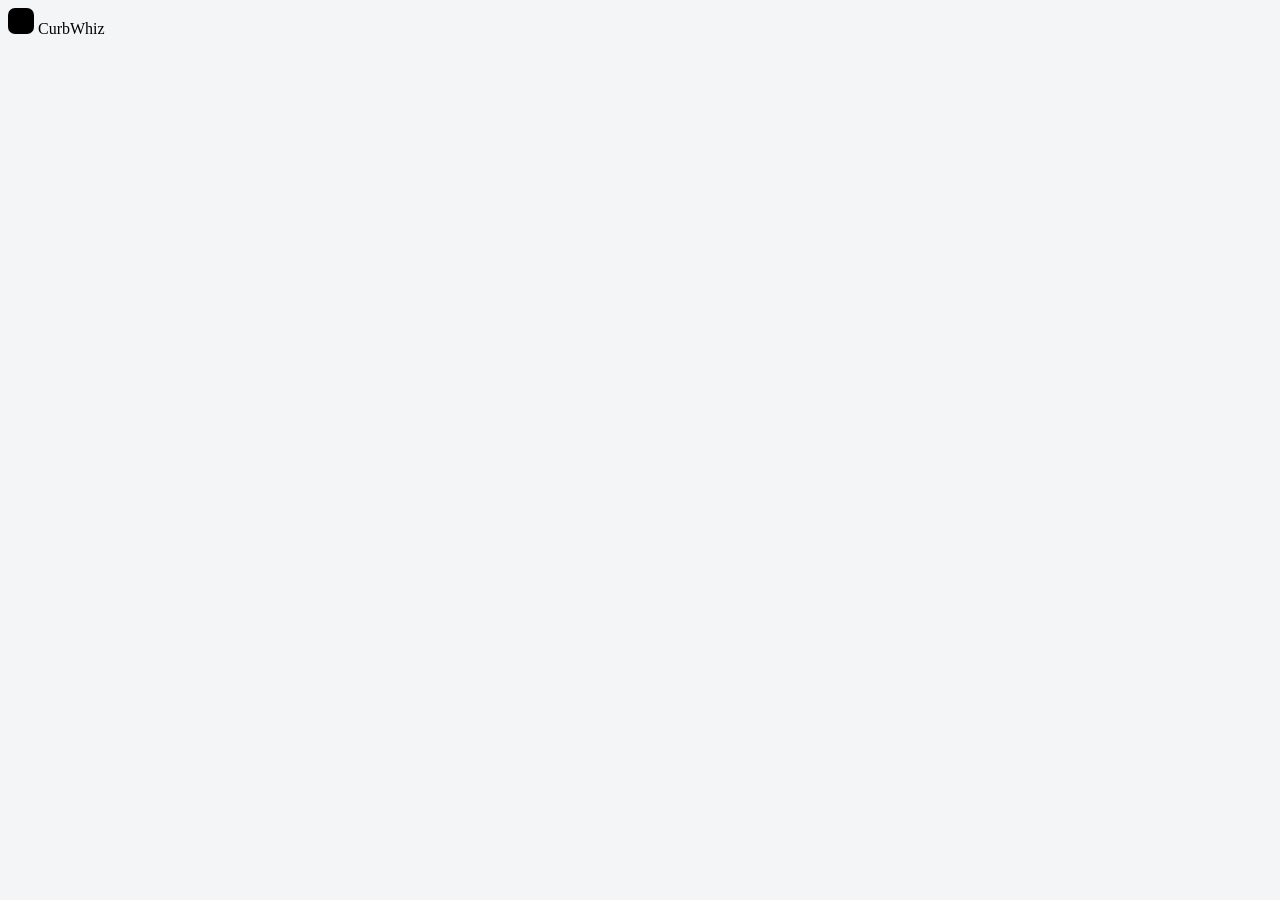
==== index.html @ 71aeb30a "Deploy 36b0de4-dirty" ====
<!doctype html>
<html lang="en">
  <head>
    <meta charset="UTF-8" />
    <meta http-equiv="Content-Security-Policy" content="default-src 'self'; script-src 'self' 'sha256-kk06TYIBTNhWki2IjV5YZO31HpYNnUn8NC1IGqOJ+f0='; style-src 'self' 'unsafe-inline'; img-src 'self' data: blob:; font-src 'self' data:; connect-src 'self' https://vpic.nhtsa.dot.gov https://api.nhtsa.gov https://www.fueleconomy.gov; frame-src 'self' blob:; worker-src 'self'; manifest-src 'self'; object-src 'none'; base-uri 'self'; form-action 'none'" />
    <meta name="robots" content="noindex, nofollow" />
    <meta name="referrer" content="no-referrer" />
    <meta name="viewport" content="width=device-width, initial-scale=1.0, viewport-fit=cover" />
    <meta name="color-scheme" content="light dark" />
    <meta name="theme-color" content="#f4f5f7" media="(prefers-color-scheme: light)" />
    <meta name="theme-color" content="#05070a" media="(prefers-color-scheme: dark)" />
    <meta
      name="description"
      content="Check the deal before you buy — wherever you found the car. Deterministic deal math, evidence tracking, and shareable reports. Saved on this device."
    />
    <link
      rel="icon"
      type="image/svg+xml"
      href="data:image/svg+xml,%3Csvg%20xmlns='http://www.w3.org/2000/svg'%20viewBox='0%200%2032%2032'%3E%3Crect%20width='32'%20height='32'%20rx='8'%20fill='%230D0E10'/%3E%3Cpath%20d='M8%2023.08A9.23%209.23%200%201%201%2024%2023.08'%20fill='none'%20stroke='%23F1EFEA'%20stroke-opacity='.45'%20stroke-width='2'%20stroke-linecap='round'/%3E%3Cpath%20d='M8%2023.08A9.23%209.23%200%200%201%2021.93%2011.39'%20fill='none'%20stroke='%235CE1F2'%20stroke-width='2.4'%20stroke-linecap='round'/%3E%3Cpath%20d='M16%2018.46L20.43%2013.18'%20stroke='%23F1EFEA'%20stroke-width='2.4'%20stroke-linecap='round'/%3E%3Ccircle%20cx='16'%20cy='18.46'%20r='2.1'%20fill='%23F1EFEA'/%3E%3C/svg%3E"
    />
    <link rel="icon" type="image/png" sizes="32x32" href="/curbwhiz-web/icons/favicon-32.png" />
    <link rel="apple-touch-icon" sizes="180x180" href="/curbwhiz-web/icons/apple-touch-icon.png" />
    <link rel="manifest" href="/curbwhiz-web/manifest.webmanifest" />
    <meta name="application-name" content="CurbWhiz" />
    <meta name="apple-mobile-web-app-title" content="CurbWhiz" />
    <title>CurbWhiz — Check the deal before you buy</title>
    <script>
      // Apply the stored theme before first paint (no flash). Mirrors src/ui/app/theme.ts.
      (function () {
        try {
          var t = localStorage.getItem('dealpilot:theme');
          // Mirrors DEFAULT_THEME in src/ui/app/theme.ts: the iOS app opens dark until a choice is stored.
          var cap = window.Capacitor;
          if (t !== 'light' && t !== 'dark' && t !== 'system' && cap && typeof cap.isNativePlatform === 'function' && cap.isNativePlatform()) t = 'dark';
          if (t === 'light' || t === 'dark') document.documentElement.setAttribute('data-theme', t);
        } catch (e) {}
        // The stylesheet uses cascade layers (2022+ browsers). Where they are missing it
        // would be ignored, so say so instead of showing an unstyled app.
        if (!('CSSLayerBlockRule' in window)) {
          document.documentElement.setAttribute('data-legacy-browser', '');
          document.addEventListener('DOMContentLoaded', function () {
            var note = document.getElementById('legacy-browser');
            if (note) note.hidden = false;
          });
        }
      })();
    </script>
    <style>
      /* Pre-CSS paint: avoid a white flash in dark mode before the stylesheet loads.
         The lowest cascade layer (src/ui/styles/cssLayers.ts), so the real stylesheet always wins. */
      @layer prepaint {
        html {
          background: #f4f5f7;
          color-scheme: light;
        }
        @media (prefers-color-scheme: dark) {
          html:not([data-theme='light']) {
            background: #05070a;
            color-scheme: dark;
          }
        }
        html[data-theme='dark'] {
          background: #05070a;
          color-scheme: dark;
        }
      }
      /* Outside the layers on purpose: browsers without cascade layers still read it. */
      html[data-legacy-browser] #root {
        display: none;
      }
    </style>
    <script type="module" crossorigin src="/curbwhiz-web/assets/index-CuJTZzEQ.js"></script>
    <link rel="modulepreload" crossorigin href="/curbwhiz-web/assets/react-Coahmxxj.js">
    <link rel="modulepreload" crossorigin href="/curbwhiz-web/assets/zod-CoM9arUc.js">
    <link rel="modulepreload" crossorigin href="/curbwhiz-web/assets/decimal-CaUHonIL.js">
    <link rel="modulepreload" crossorigin href="/curbwhiz-web/assets/records-ucxO56sY.js">
    <link rel="stylesheet" crossorigin href="/curbwhiz-web/assets/index-DnRngrBh.css">
      <meta property="og:type" content="website" />
    <meta property="og:site_name" content="CurbWhiz" />
    <meta property="og:title" content="CurbWhiz — Check the deal before you buy" />
    <meta property="og:description" content="Work out the all-in cost and the most you can pay for a used car, with every assumption shown. Free prototype · saved on your device · no account." />
    <meta property="og:url" content="https://universalai123.github.io/curbwhiz-web/" />
    <meta property="og:image" content="https://universalai123.github.io/curbwhiz-web/og-image.png" />
    <meta property="og:image:type" content="image/png" />
    <meta property="og:image:width" content="1200" />
    <meta property="og:image:height" content="630" />
    <meta property="og:image:alt" content="CurbWhiz gauge mark with the promise “Check the deal before you buy” and the three rules it counts by." />
    <meta name="twitter:card" content="summary_large_image" />
    <meta name="twitter:image:alt" content="CurbWhiz gauge mark with the promise “Check the deal before you buy” and the three rules it counts by." />
  </head>
  <body>
    <noscript>CurbWhiz needs JavaScript to run. Your deals are saved in this browser only.</noscript>
    <p id="legacy-browser" hidden>
      CurbWhiz needs a newer browser: Safari 15.4, Chrome 99, Firefox 97 or later. Your deals stay saved in this browser; update it and open CurbWhiz again.
    </p>
    <div id="root">
      <!-- Boot shell (DP-55): the app header's gauge face and wordmark, painted from
           HTML + the stylesheet while the JavaScript downloads. React replaces it on
           its first render with the real header, whose needle and arc then draw in.
           Kept in step with AppShell/LogoMark by src/ui/styles/bootShell.test.ts. -->
      <div class="shell" aria-hidden="true">
        <header class="shell-header">
          <div class="shell-header__inner">
            <span class="brand">
              <svg xmlns="http://www.w3.org/2000/svg" viewBox="0 0 26 26" width="26" height="26" class="logo-mark" focusable="false">
                <rect x="0" y="0" width="26" height="26" rx="7" class="logo-mark__tile" />
                <path d="M7.14 20.65A8.29 8.29 0 1 1 18.86 20.65" class="logo-mark__scale" />
                <circle cx="13" cy="14.79" r="2.2" class="logo-mark__hub" />
              </svg>
              <span class="brand__name">CurbWhiz</span>
            </span>
          </div>
        </header>
      </div>
    </div>
  </body>
</html>
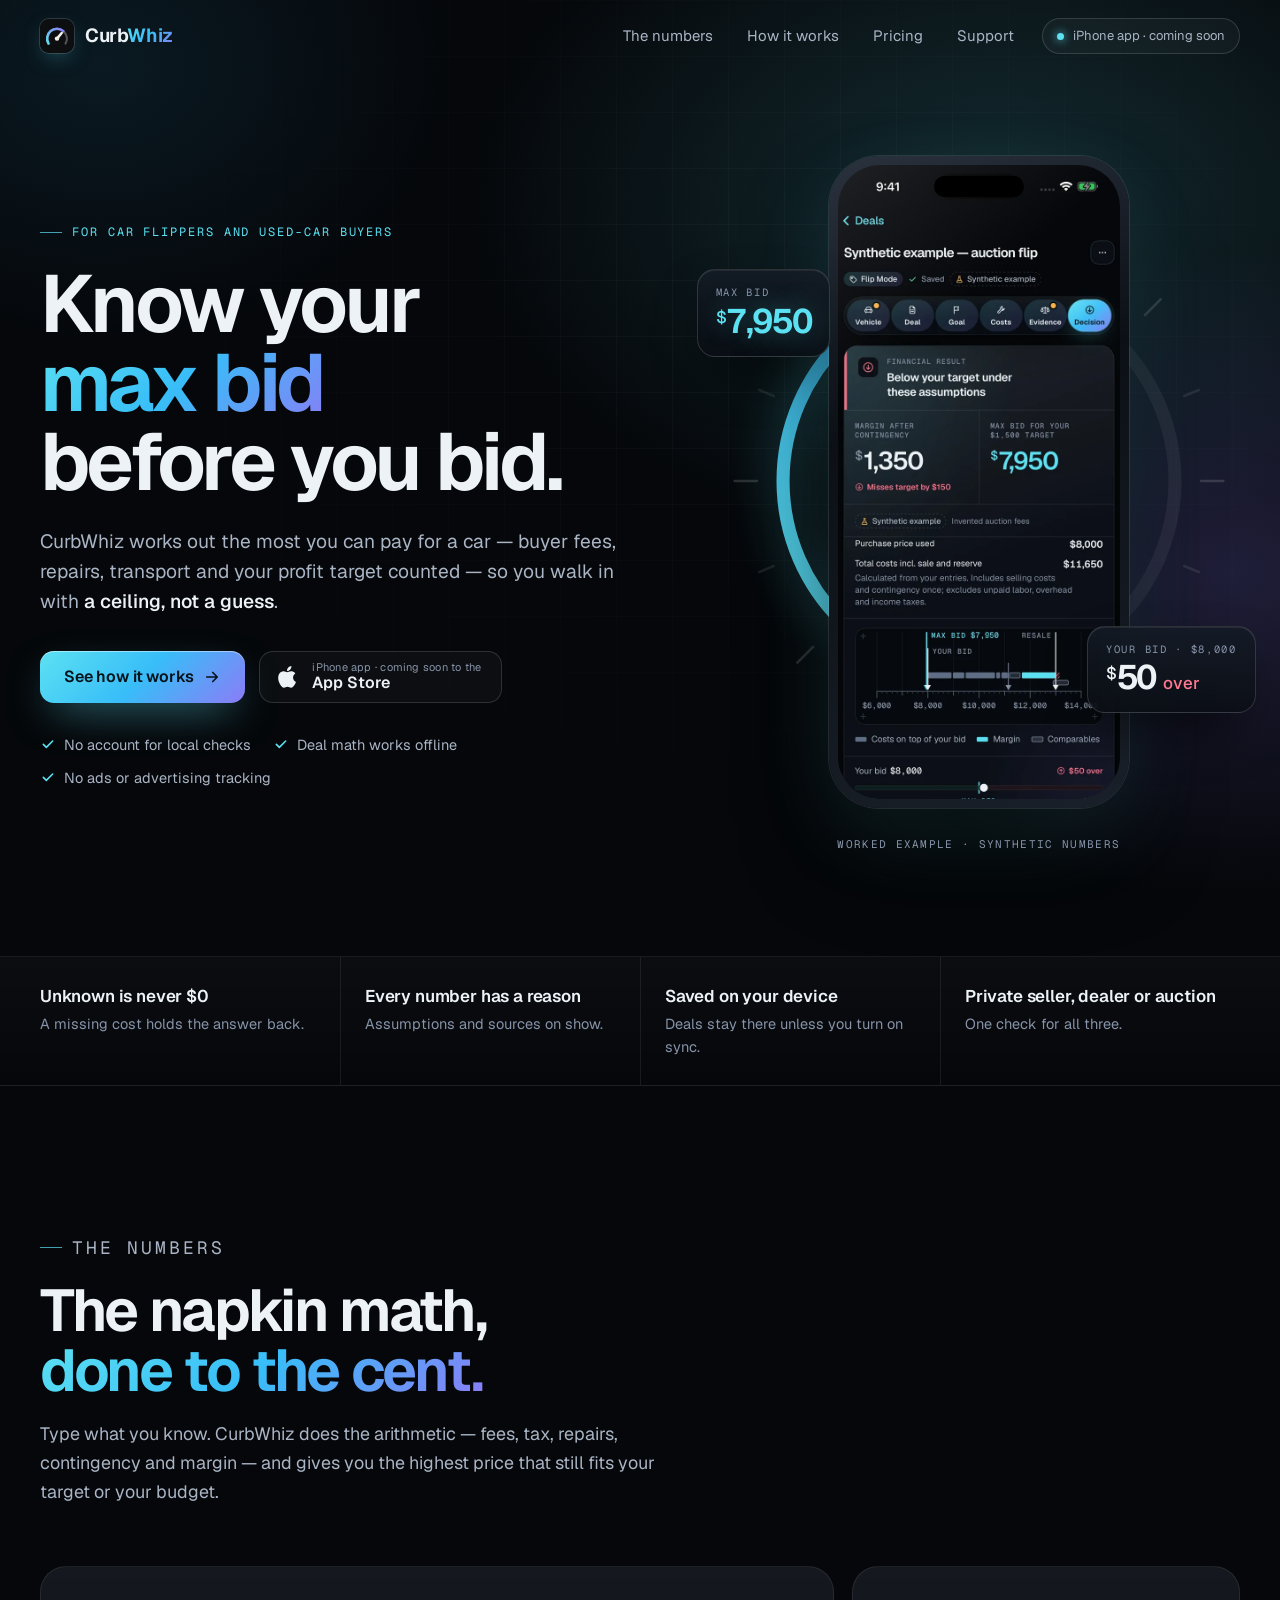
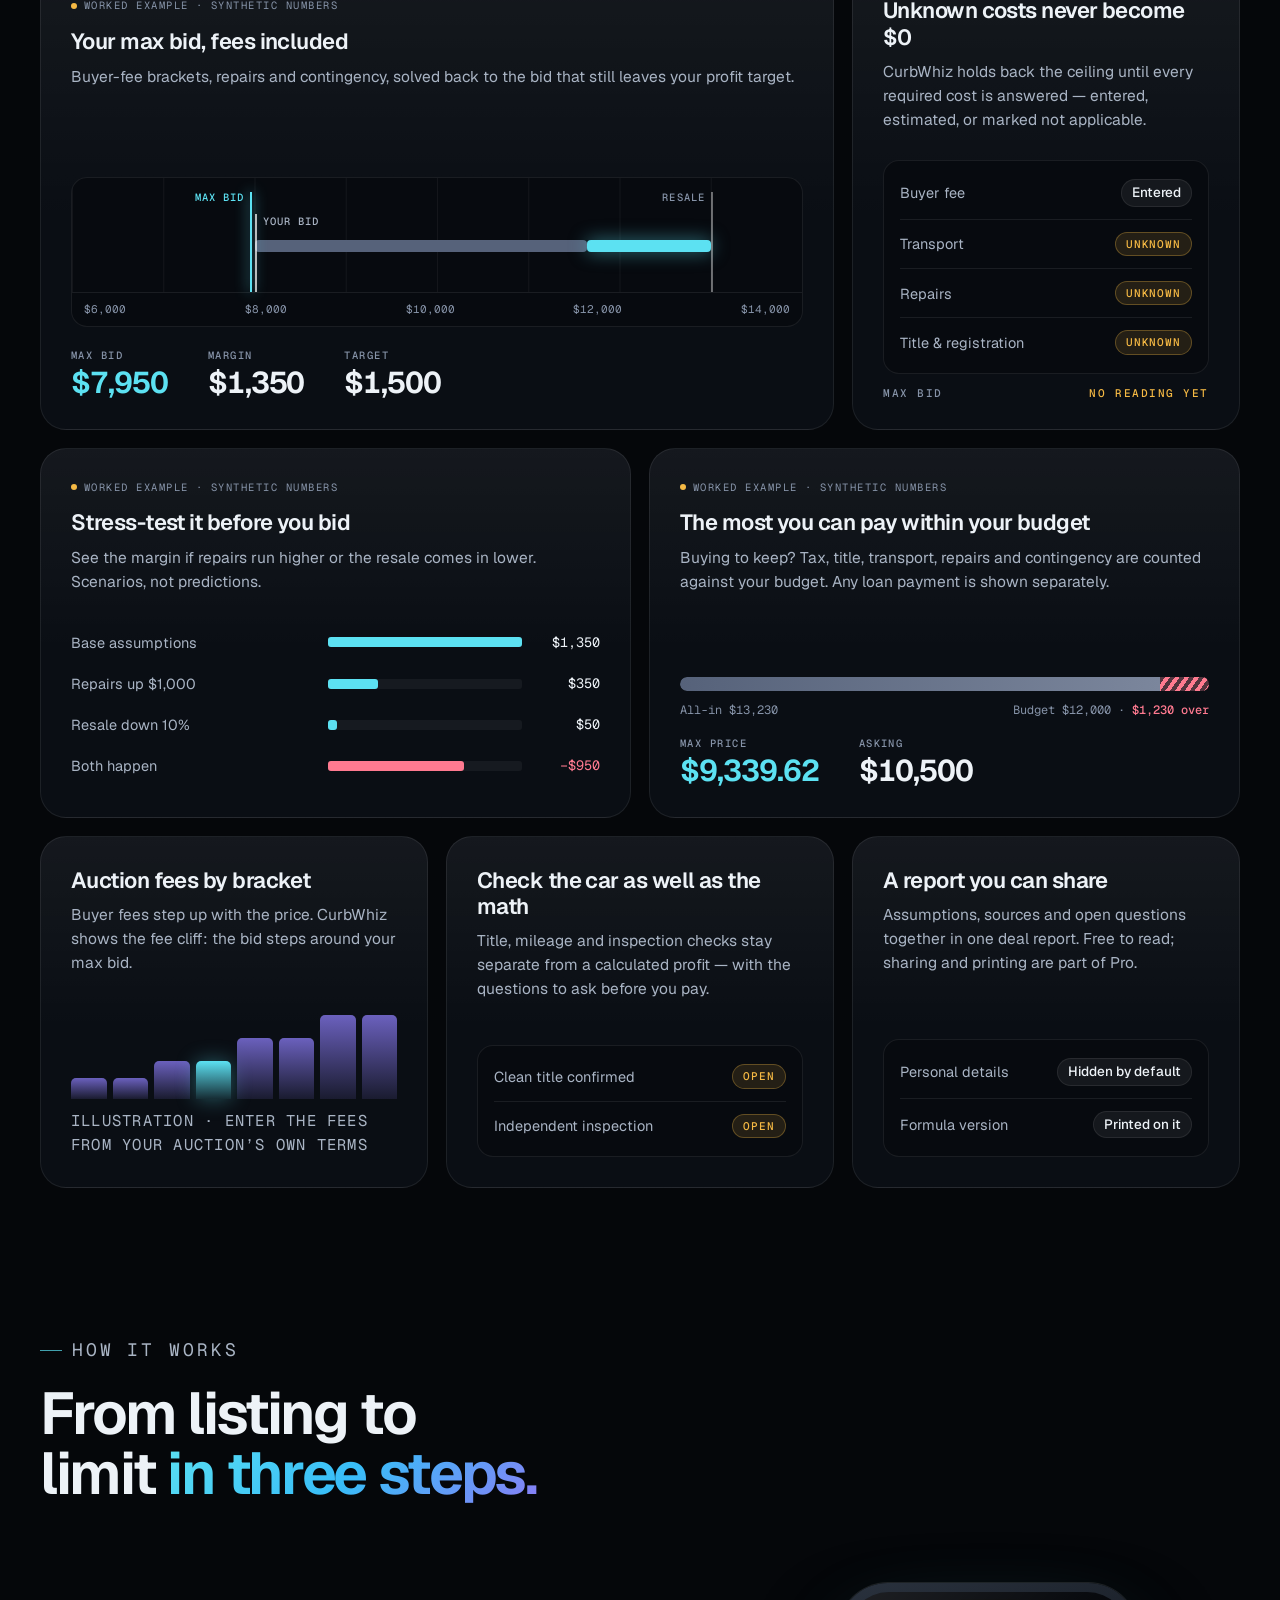
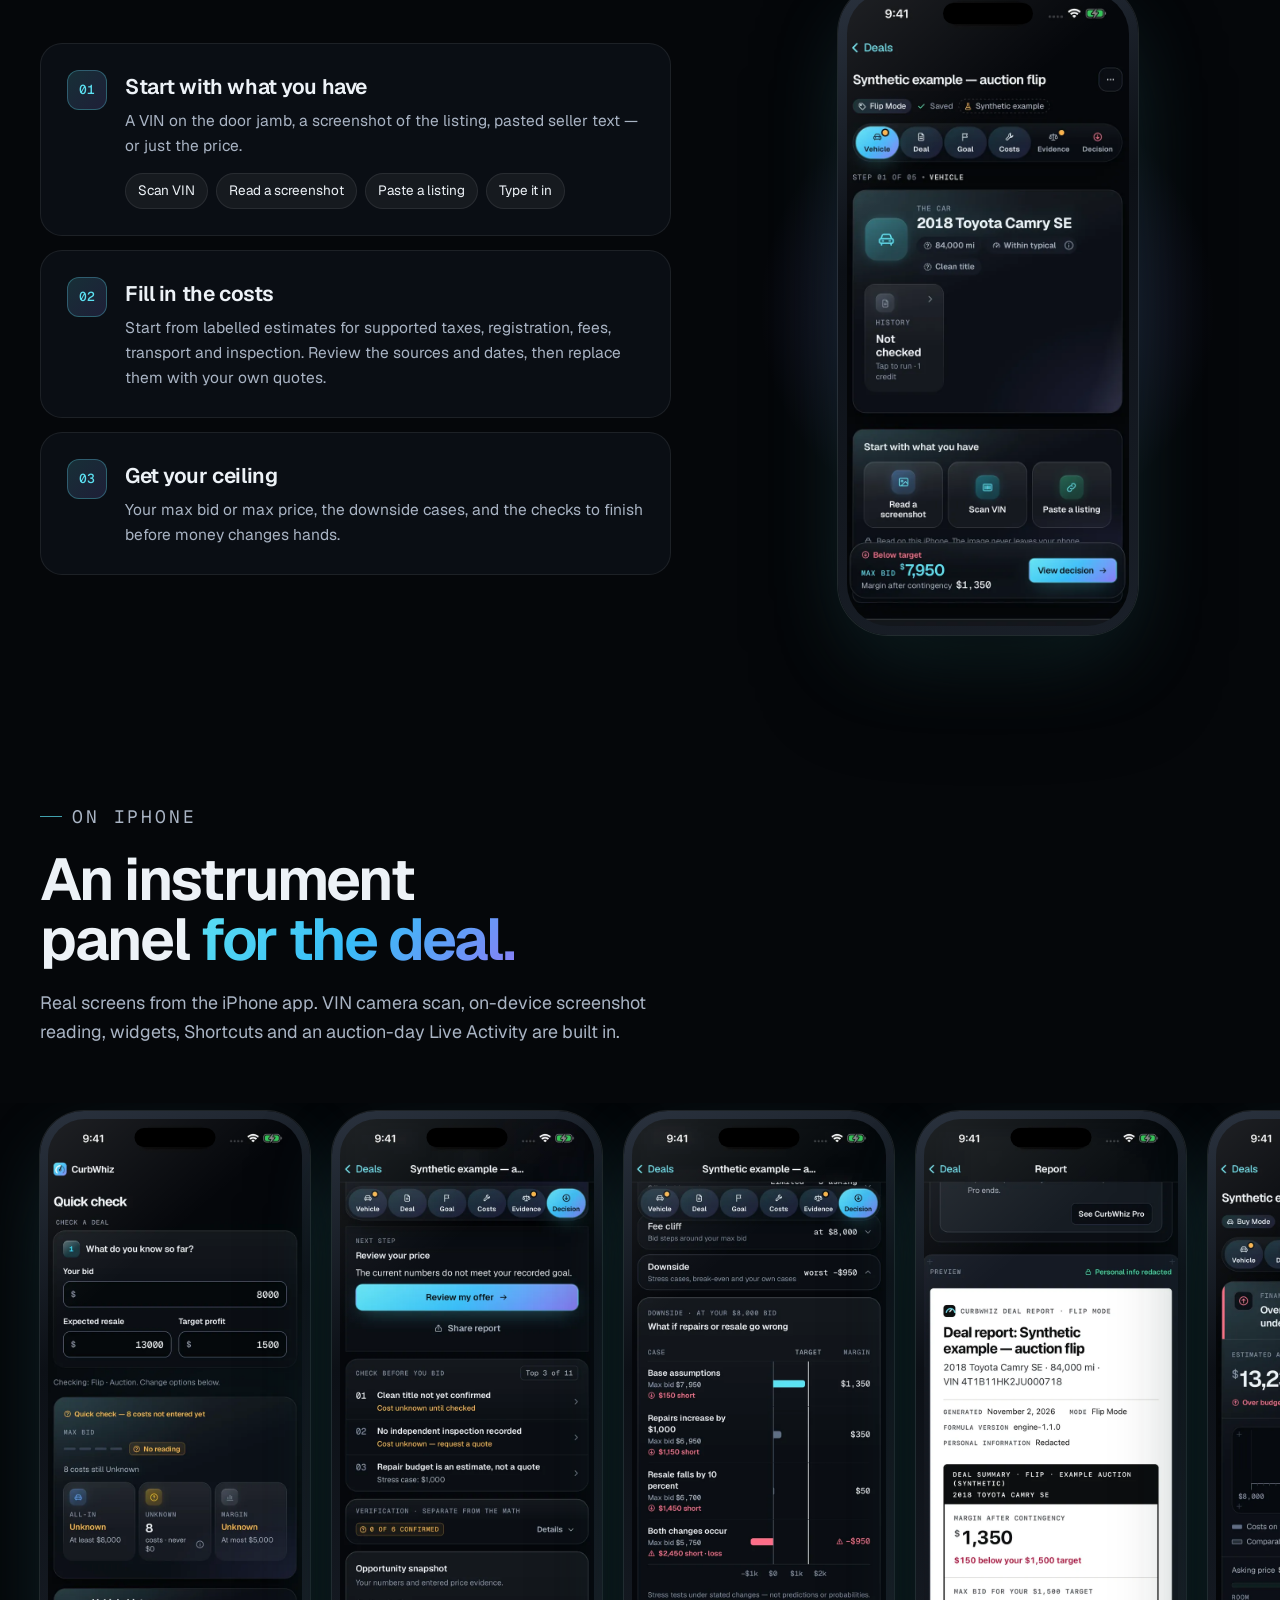
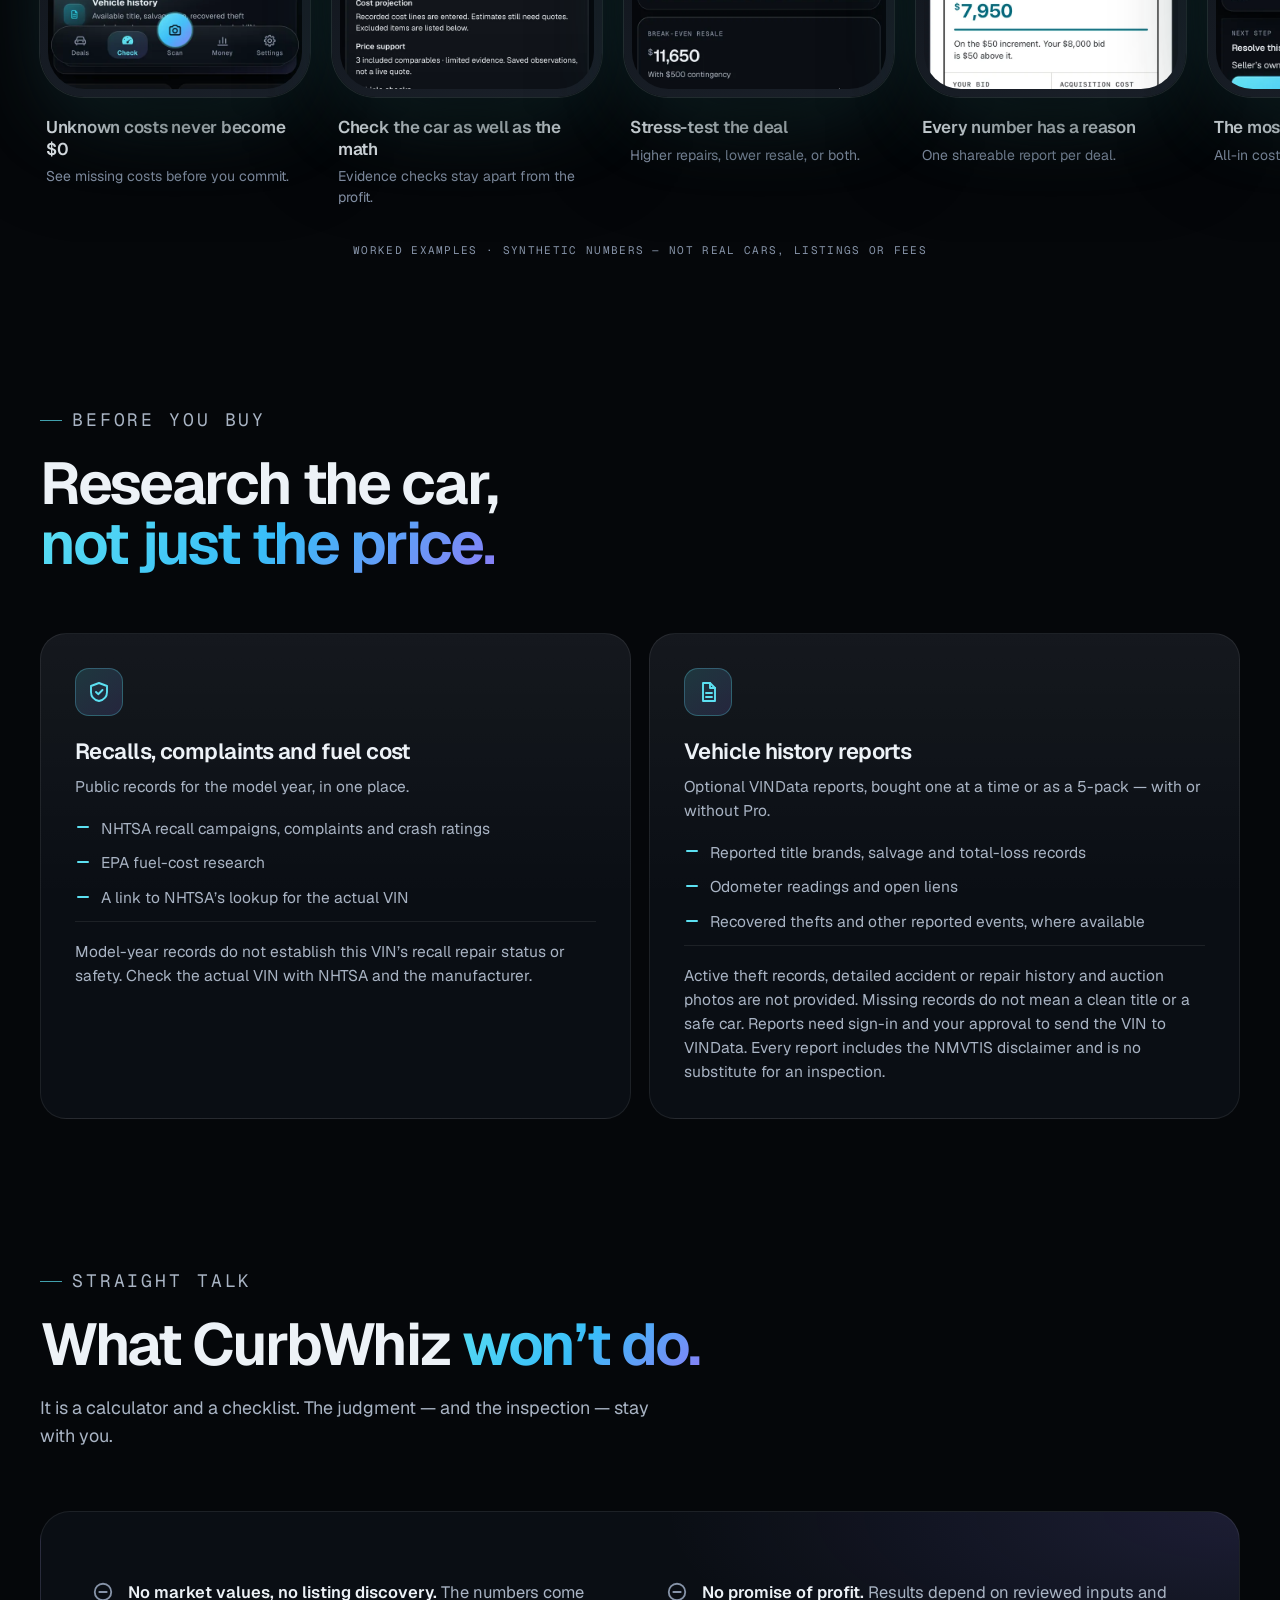
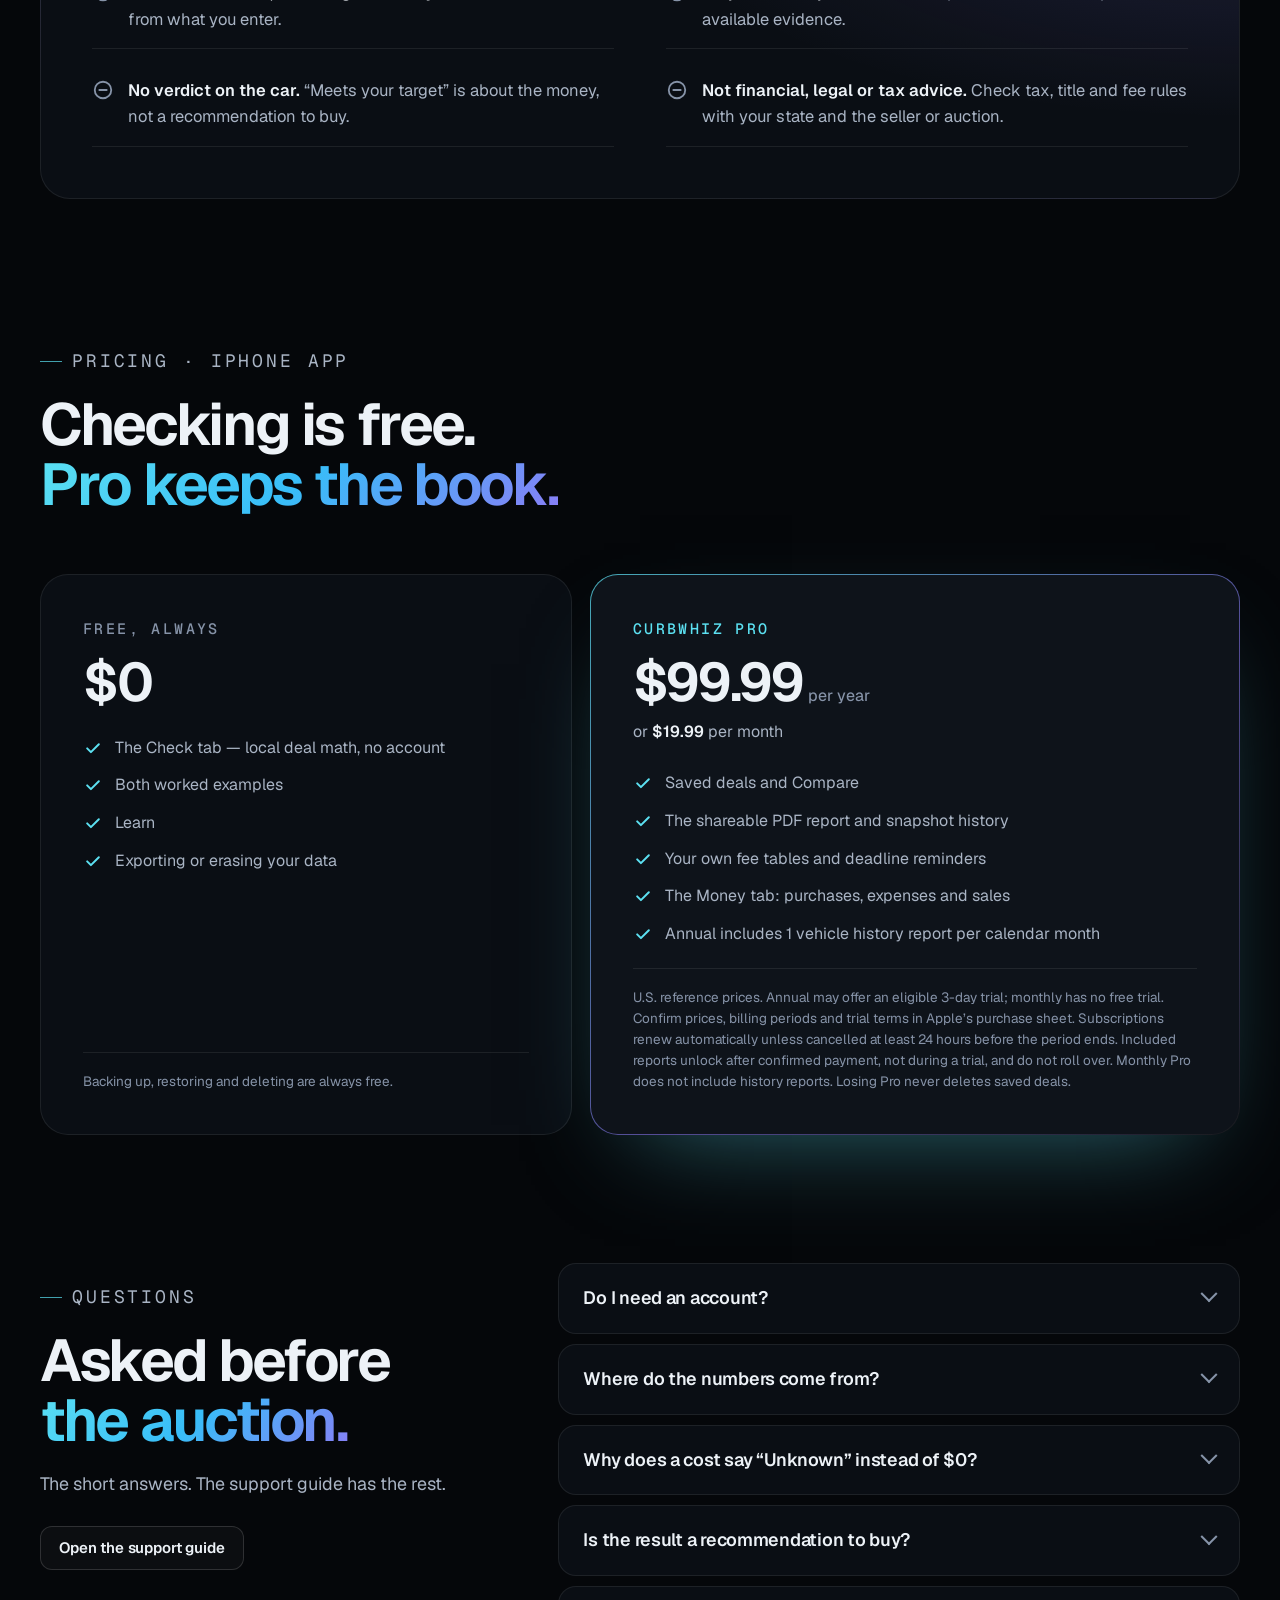
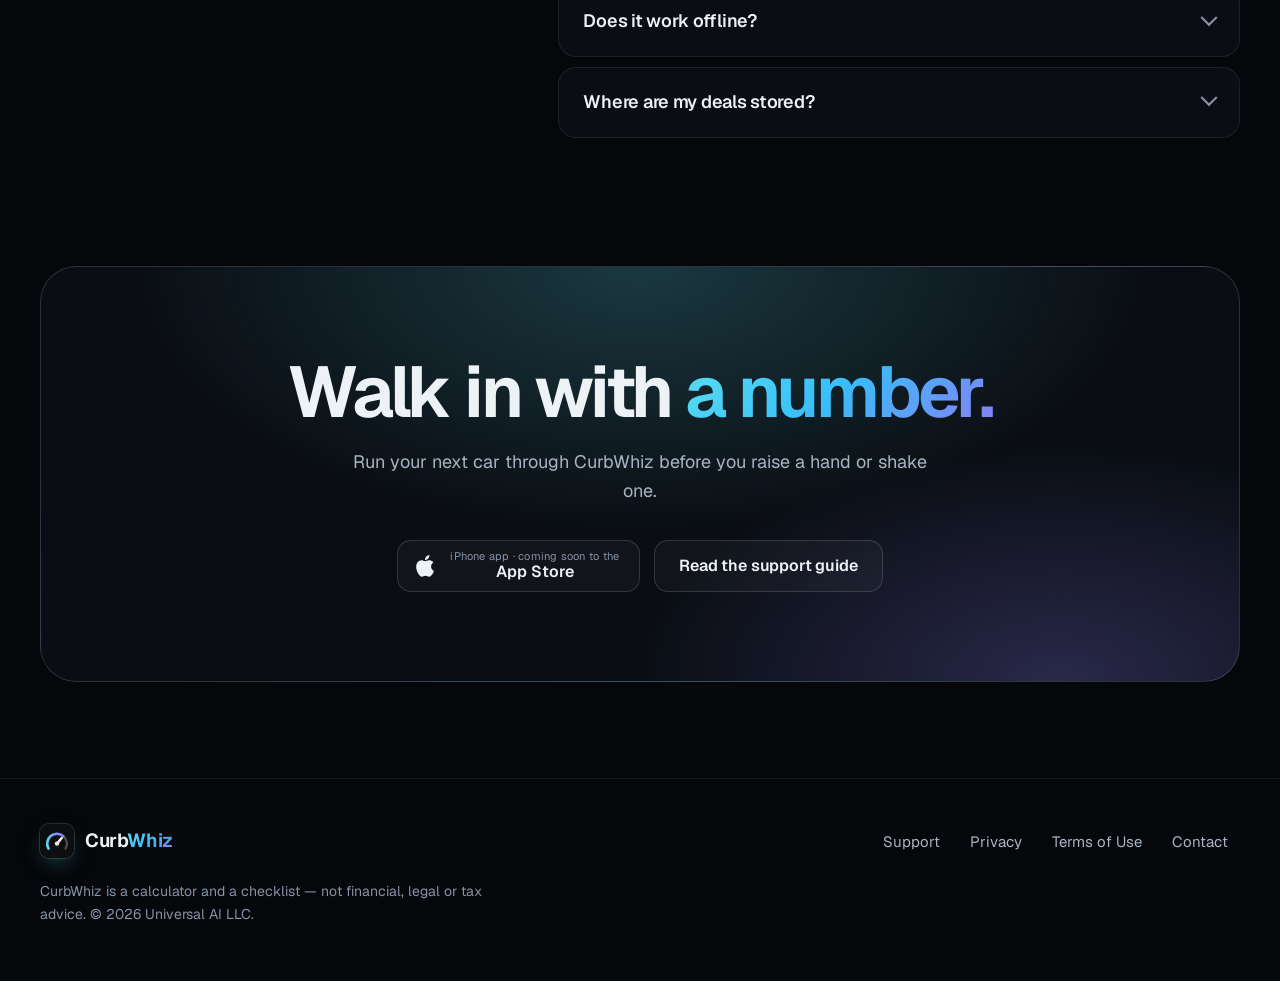
==== commit c1eed5d7: "Retire the web app: CurbWhiz is an iPhone app only The site root is now the home page (moved from we" ====
--- a/index.html
+++ b/index.html
@@ -2,116 +2,815 @@
 <html lang="en">
   <head>
     <meta charset="UTF-8" />
-    <meta http-equiv="Content-Security-Policy" content="default-src 'self'; script-src 'self' 'sha256-kk06TYIBTNhWki2IjV5YZO31HpYNnUn8NC1IGqOJ+f0='; style-src 'self' 'unsafe-inline'; img-src 'self' data: blob:; font-src 'self' data:; connect-src 'self' https://vpic.nhtsa.dot.gov https://api.nhtsa.gov https://www.fueleconomy.gov; frame-src 'self' blob:; worker-src 'self'; manifest-src 'self'; object-src 'none'; base-uri 'self'; form-action 'none'" />
+    <!--
+      CurbWhiz home page (the site root). CurbWhiz is an iPhone app; the web app that used to be
+      served here was retired on November 11, 2026. Self-contained: its own <style>, one small inline
+      script (hash-pinned in the policy below), fonts and images from this folder. No third-party requests.
+      Every figure on this page comes from the app's two worked examples (synthetic numbers) and is
+      labelled as such. Prices and free-tier wording mirror support.html and the App Store listing:
+      edit them together.
+    -->
+    <meta http-equiv="Content-Security-Policy" content="default-src 'none'; style-src 'unsafe-inline'; script-src 'sha256-GGlhl+CBUuMHrTE2oq5E/I7PR1daJO44IWOu/AMe91k='; img-src 'self' data:; font-src 'self'; base-uri 'none'; form-action 'none'" />
+    <meta name="viewport" content="width=device-width, initial-scale=1.0, viewport-fit=cover" />
+    <meta name="color-scheme" content="dark" />
+    <meta name="theme-color" content="#05070a" />
+    <meta name="referrer" content="no-referrer" />
     <meta name="robots" content="noindex, nofollow" />
-    <meta name="referrer" content="no-referrer" />
-    <meta name="viewport" content="width=device-width, initial-scale=1.0, viewport-fit=cover" />
-    <meta name="color-scheme" content="light dark" />
-    <meta name="theme-color" content="#f4f5f7" media="(prefers-color-scheme: light)" />
-    <meta name="theme-color" content="#05070a" media="(prefers-color-scheme: dark)" />
-    <meta
-      name="description"
-      content="Check the deal before you buy — wherever you found the car. Deterministic deal math, evidence tracking, and shareable reports. Saved on this device."
-    />
-    <link
-      rel="icon"
-      type="image/svg+xml"
-      href="data:image/svg+xml,%3Csvg%20xmlns='http://www.w3.org/2000/svg'%20viewBox='0%200%2032%2032'%3E%3Crect%20width='32'%20height='32'%20rx='8'%20fill='%230D0E10'/%3E%3Cpath%20d='M8%2023.08A9.23%209.23%200%201%201%2024%2023.08'%20fill='none'%20stroke='%23F1EFEA'%20stroke-opacity='.45'%20stroke-width='2'%20stroke-linecap='round'/%3E%3Cpath%20d='M8%2023.08A9.23%209.23%200%200%201%2021.93%2011.39'%20fill='none'%20stroke='%235CE1F2'%20stroke-width='2.4'%20stroke-linecap='round'/%3E%3Cpath%20d='M16%2018.46L20.43%2013.18'%20stroke='%23F1EFEA'%20stroke-width='2.4'%20stroke-linecap='round'/%3E%3Ccircle%20cx='16'%20cy='18.46'%20r='2.1'%20fill='%23F1EFEA'/%3E%3C/svg%3E"
-    />
-    <link rel="icon" type="image/png" sizes="32x32" href="/curbwhiz-web/icons/favicon-32.png" />
-    <link rel="apple-touch-icon" sizes="180x180" href="/curbwhiz-web/icons/apple-touch-icon.png" />
-    <link rel="manifest" href="/curbwhiz-web/manifest.webmanifest" />
-    <meta name="application-name" content="CurbWhiz" />
-    <meta name="apple-mobile-web-app-title" content="CurbWhiz" />
-    <title>CurbWhiz — Check the deal before you buy</title>
-    <script>
-      // Apply the stored theme before first paint (no flash). Mirrors src/ui/app/theme.ts.
-      (function () {
-        try {
-          var t = localStorage.getItem('dealpilot:theme');
-          // Mirrors DEFAULT_THEME in src/ui/app/theme.ts: the iOS app opens dark until a choice is stored.
-          var cap = window.Capacitor;
-          if (t !== 'light' && t !== 'dark' && t !== 'system' && cap && typeof cap.isNativePlatform === 'function' && cap.isNativePlatform()) t = 'dark';
-          if (t === 'light' || t === 'dark') document.documentElement.setAttribute('data-theme', t);
-        } catch (e) {}
-        // The stylesheet uses cascade layers (2022+ browsers). Where they are missing it
-        // would be ignored, so say so instead of showing an unstyled app.
-        if (!('CSSLayerBlockRule' in window)) {
-          document.documentElement.setAttribute('data-legacy-browser', '');
-          document.addEventListener('DOMContentLoaded', function () {
-            var note = document.getElementById('legacy-browser');
-            if (note) note.hidden = false;
-          });
-        }
-      })();
-    </script>
+    <title>CurbWhiz — Know your max bid before you bid</title>
+    <meta name="description" content="CurbWhiz works out the most you can pay for a used car — buyer fees, repairs, transport and your profit target counted — and never treats a missing cost as $0. For car flippers and used-car buyers." />
+    <link rel="canonical" href="https://universalai123.github.io/curbwhiz-web/" />
+    <meta property="og:type" content="website" />
+    <meta property="og:site_name" content="CurbWhiz" />
+    <meta property="og:title" content="CurbWhiz — Know your max bid before you bid" />
+    <meta property="og:description" content="The most you can pay for a used car, with fees, repairs and your profit target counted. Unknown costs never become $0." />
+    <meta property="og:url" content="https://universalai123.github.io/curbwhiz-web/" />
+    <meta property="og:image" content="https://universalai123.github.io/curbwhiz-web/og-image.png" />
+    <meta property="og:image:width" content="1200" />
+    <meta property="og:image:height" content="630" />
+    <meta name="twitter:card" content="summary_large_image" />
+    <link rel="icon" type="image/svg+xml" href="data:image/svg+xml,%3Csvg%20xmlns='http://www.w3.org/2000/svg'%20viewBox='0%200%2032%2032'%3E%3Crect%20width='32'%20height='32'%20rx='8'%20fill='%230D0E10'/%3E%3Cpath%20d='M8%2023.08A9.23%209.23%200%201%201%2024%2023.08'%20fill='none'%20stroke='%23F1EFEA'%20stroke-opacity='.45'%20stroke-width='2'%20stroke-linecap='round'/%3E%3Cpath%20d='M8%2023.08A9.23%209.23%200%200%201%2021.93%2011.39'%20fill='none'%20stroke='%235CE1F2'%20stroke-width='2.4'%20stroke-linecap='round'/%3E%3Cpath%20d='M16%2018.46L20.43%2013.18'%20stroke='%23F1EFEA'%20stroke-width='2.4'%20stroke-linecap='round'/%3E%3Ccircle%20cx='16'%20cy='18.46'%20r='2.1'%20fill='%23F1EFEA'/%3E%3C/svg%3E" />
+    <link rel="icon" type="image/png" sizes="32x32" href="icons/favicon-32.png" />
+    <link rel="apple-touch-icon" sizes="180x180" href="icons/apple-touch-icon.png" />
+    <link rel="preload" href="fonts/geist-latin.woff2" as="font" type="font/woff2" crossorigin />
     <style>
-      /* Pre-CSS paint: avoid a white flash in dark mode before the stylesheet loads.
-         The lowest cascade layer (src/ui/styles/cssLayers.ts), so the real stylesheet always wins. */
-      @layer prepaint {
-        html {
-          background: #f4f5f7;
-          color-scheme: light;
-        }
-        @media (prefers-color-scheme: dark) {
-          html:not([data-theme='light']) {
-            background: #05070a;
-            color-scheme: dark;
-          }
-        }
-        html[data-theme='dark'] {
-          background: #05070a;
-          color-scheme: dark;
-        }
+      @font-face { font-family: 'Geist'; font-style: normal; font-weight: 100 900; font-display: swap; src: url(fonts/geist-latin.woff2) format('woff2'); }
+      @font-face { font-family: 'Geist Mono'; font-style: normal; font-weight: 100 900; font-display: swap; src: url(fonts/geist-mono-latin.woff2) format('woff2'); }
+
+      /* "Aurora" night tokens, copied from the app (src/ui/styles/tokens.css, dark block). */
+      :root {
+        color-scheme: dark;
+        --bg: #05070a;
+        --surface: #0a0e14;
+        --surface-2: #0e131a;
+        --line: rgba(255, 255, 255, 0.08);
+        --line-strong: rgba(255, 255, 255, 0.14);
+        --text: #edf2f7;
+        --muted: #a9b4c4;
+        --subtle: #8693a8;
+        --ice: #5ce1f2;
+        --sky: #38bdf8;
+        --violet: #8b7cf6;
+        --grad: linear-gradient(135deg, #5ce1f2 0%, #38bdf8 50%, #8b7cf6 100%);
+        --grad-soft: linear-gradient(135deg, rgba(92, 225, 242, 0.16), rgba(139, 124, 246, 0.16));
+        --amber: #f5b944;
+        --rose: #ff7a90;
+        --green: #5fe3a1;
+        --sans: 'Geist', ui-sans-serif, system-ui, -apple-system, 'Segoe UI', Roboto, 'Helvetica Neue', Arial, sans-serif;
+        --mono: 'Geist Mono', ui-monospace, 'SF Mono', SFMono-Regular, Menlo, Consolas, monospace;
+        --wrap: 1200px;
+        --pad: clamp(20px, 4vw, 40px);
+        --ease: cubic-bezier(0.22, 1, 0.36, 1);
       }
-      /* Outside the layers on purpose: browsers without cascade layers still read it. */
-      html[data-legacy-browser] #root {
-        display: none;
+
+      *, *::before, *::after { box-sizing: border-box; }
+      html { background: var(--bg); scroll-behavior: smooth; -webkit-text-size-adjust: 100%; scroll-padding-top: 88px; }
+      body { margin: 0; font-family: var(--sans); font-size: 17px; line-height: 1.6; color: var(--text); background: var(--bg); -webkit-font-smoothing: antialiased; text-rendering: optimizeLegibility; overflow-x: hidden; }
+      img, svg { display: block; max-width: 100%; }
+      a { color: inherit; text-decoration: none; }
+      h1, h2, h3, p, ul, ol, figure { margin: 0; }
+      ul, ol { padding: 0; list-style: none; }
+      :focus-visible { outline: 2px solid var(--ice); outline-offset: 3px; border-radius: 6px; }
+      ::selection { background: rgba(92, 225, 242, 0.3); }
+
+      .wrap { width: 100%; max-width: calc(var(--wrap) + 2 * var(--pad)); margin: 0 auto; padding: 0 var(--pad); }
+      .skip { position: absolute; left: 16px; top: -60px; z-index: 100; background: var(--text); color: var(--bg); padding: 10px 16px; border-radius: 10px; font-weight: 600; }
+      .skip:focus { top: 12px; }
+      .grad-text { background: var(--grad); -webkit-background-clip: text; background-clip: text; color: transparent; }
+      .mono { font-family: var(--mono); }
+      .eyebrow { display: inline-flex; align-items: center; gap: 10px; font-family: var(--mono); font-size: 12px; letter-spacing: 0.16em; text-transform: uppercase; color: var(--ice); }
+      .eyebrow::before { content: ''; width: 22px; height: 1px; background: var(--ice); opacity: 0.7; }
+
+      /* ---------- ground ---------- */
+      .ground { position: absolute; inset: 0 0 auto 0; height: 1100px; pointer-events: none; z-index: 0; overflow: hidden; }
+      .ground::before { content: ''; position: absolute; inset: 0; background:
+          radial-gradient(60% 46% at 78% 18%, rgba(92, 225, 242, 0.17), transparent 70%),
+          radial-gradient(48% 42% at 96% 52%, rgba(139, 124, 246, 0.2), transparent 70%),
+          radial-gradient(40% 36% at 8% 6%, rgba(56, 189, 248, 0.1), transparent 70%); }
+      .ground::after { content: ''; position: absolute; inset: 0; background-image: linear-gradient(rgba(255, 255, 255, 0.035) 1px, transparent 1px), linear-gradient(90deg, rgba(255, 255, 255, 0.035) 1px, transparent 1px); background-size: 56px 56px; -webkit-mask-image: radial-gradient(70% 60% at 60% 30%, #000 0%, transparent 78%); mask-image: radial-gradient(70% 60% at 60% 30%, #000 0%, transparent 78%); }
+
+      /* ---------- nav ---------- */
+      .nav { position: sticky; top: 0; z-index: 50; transition: background 0.3s, border-color 0.3s, backdrop-filter 0.3s; border-bottom: 1px solid transparent; }
+      .nav.is-stuck { background: rgba(5, 7, 10, 0.72); -webkit-backdrop-filter: saturate(160%) blur(18px); backdrop-filter: saturate(160%) blur(18px); border-bottom-color: var(--line); }
+      .nav .wrap { display: flex; align-items: center; justify-content: space-between; height: 72px; gap: 20px; }
+      .brand { display: inline-flex; align-items: center; gap: 11px; font-weight: 650; font-size: 19px; letter-spacing: -0.02em; min-height: 44px; }
+      .brand svg { width: 34px; height: 34px; border-radius: 9px; box-shadow: 0 0 0 1px var(--line-strong), 0 8px 22px -8px rgba(92, 225, 242, 0.5); }
+      .brand b { font-weight: 650; }
+      .nav-links { display: flex; align-items: center; gap: 6px; }
+      .nav-links a { padding: 10px 14px; border-radius: 10px; font-size: 15px; color: var(--muted); transition: color 0.2s, background 0.2s; }
+      .nav-links a:hover { color: var(--text); background: rgba(255, 255, 255, 0.05); }
+
+      /* ---------- buttons ---------- */
+      .btn { display: inline-flex; align-items: center; justify-content: center; gap: 10px; min-height: 52px; padding: 0 24px; border-radius: 14px; font-weight: 600; font-size: 16px; letter-spacing: -0.01em; transition: transform 0.25s var(--ease), box-shadow 0.25s, background 0.25s, border-color 0.25s; white-space: nowrap; }
+      .btn svg { width: 18px; height: 18px; transition: transform 0.25s var(--ease); }
+      .btn:hover svg.arrow { transform: translateX(3px); }
+      .btn-primary { background: var(--grad); color: #04121a; box-shadow: 0 16px 44px -14px rgba(92, 225, 242, 0.6), inset 0 1px 0 rgba(255, 255, 255, 0.45); }
+      .btn-primary:hover { transform: translateY(-2px); box-shadow: 0 22px 56px -14px rgba(92, 225, 242, 0.75), inset 0 1px 0 rgba(255, 255, 255, 0.45); }
+      .btn-ghost { border: 1px solid var(--line-strong); background: rgba(255, 255, 255, 0.03); color: var(--text); }
+      .btn-ghost:hover { background: rgba(255, 255, 255, 0.07); border-color: rgba(255, 255, 255, 0.24); transform: translateY(-2px); }
+      .nav-chip { display: inline-flex; align-items: center; gap: 9px; min-height: 36px; margin-left: 8px; padding: 0 14px; border-radius: 999px; border: 1px solid var(--line-strong); background: rgba(255, 255, 255, 0.03); font-size: 13px; color: var(--muted); white-space: nowrap; }
+      .nav-chip i { width: 7px; height: 7px; border-radius: 50%; background: var(--ice); box-shadow: 0 0 10px var(--ice); }
+      .btn-sm { min-height: 44px; padding: 0 18px; font-size: 15px; border-radius: 12px; }
+      .store { display: inline-flex; align-items: center; gap: 12px; min-height: 52px; padding: 0 20px 0 16px; border-radius: 14px; border: 1px solid var(--line-strong); background: rgba(255, 255, 255, 0.03); }
+      .store svg { width: 24px; height: 24px; }
+      .store span { display: block; line-height: 1.15; }
+      .store small { display: block; font-size: 11px; color: var(--subtle); letter-spacing: 0.02em; }
+      .store b { font-weight: 600; font-size: 16px; }
+
+      /* ---------- hero ---------- */
+      .hero { position: relative; z-index: 1; padding: clamp(36px, 6vw, 84px) 0 clamp(56px, 8vw, 110px); }
+      .hero .wrap { display: grid; grid-template-columns: minmax(0, 1.08fr) minmax(0, 0.92fr); gap: clamp(24px, 5vw, 72px); align-items: center; }
+      .hero h1 { margin-top: 22px; font-size: clamp(44px, 6.3vw, 86px); line-height: 0.98; letter-spacing: -0.045em; font-weight: 650; text-wrap: balance; }
+      .hero .lede { margin-top: 26px; max-width: 34em; font-size: clamp(17px, 1.5vw, 20px); line-height: 1.55; color: var(--muted); }
+      .hero .lede strong { color: var(--text); font-weight: 550; }
+      .cta-row { margin-top: 34px; display: flex; flex-wrap: wrap; gap: 14px; align-items: center; }
+      .ticks { margin-top: 30px; display: flex; flex-wrap: wrap; gap: 10px 22px; font-size: 14.5px; color: var(--muted); }
+      .ticks li { display: inline-flex; align-items: center; gap: 8px; }
+      .ticks svg { width: 16px; height: 16px; color: var(--ice); flex: none; }
+
+      .stage { position: relative; display: grid; place-items: center; padding: 6px 0 46px; }
+      .dial { position: absolute; width: min(600px, 118%); aspect-ratio: 1; left: 50%; top: 47%; transform: translate(-50%, -50%); opacity: 0.9; }
+      .dial .track { stroke: rgba(255, 255, 255, 0.07); }
+      .dial .sweep { stroke-dasharray: 707; stroke-dashoffset: 707; animation: sweep 1.8s var(--ease) 0.25s forwards; filter: drop-shadow(0 0 18px rgba(92, 225, 242, 0.45)); }
+      .dial .tick { stroke: rgba(255, 255, 255, 0.16); }
+      @keyframes sweep { to { stroke-dashoffset: 262; } }
+
+      .phone { position: relative; width: min(300px, 74vw); aspect-ratio: 1320 / 2868; padding: 9px; border-radius: 50px; background: linear-gradient(160deg, #2a323e, #0c1016 38%, #1a2029); box-shadow: 0 0 0 1px rgba(255, 255, 255, 0.1), 0 50px 110px -30px rgba(0, 0, 0, 0.9), 0 30px 90px -30px rgba(92, 225, 242, 0.35); }
+      .phone img { width: 100%; height: 100%; object-fit: cover; border-radius: 42px; background: #05070a; }
+      .phone::before { content: ''; position: absolute; top: 20px; left: 50%; width: 30%; height: 3.3%; transform: translateX(-50%); background: #000; border-radius: 99px; z-index: 2; }
+      .phone::after { content: ''; position: absolute; inset: 9px; border-radius: 42px; background: linear-gradient(140deg, rgba(255, 255, 255, 0.1), transparent 28%); pointer-events: none; }
+      .stage .phone { animation: float 7s ease-in-out infinite; }
+      @keyframes float { 0%, 100% { transform: translateY(0) rotate(-1.2deg); } 50% { transform: translateY(-12px) rotate(-0.4deg); } }
+
+      .readout { position: absolute; z-index: 3; padding: 14px 18px 15px; border-radius: 18px; background: linear-gradient(180deg, rgba(20, 27, 37, 0.86), rgba(10, 14, 20, 0.86)); -webkit-backdrop-filter: blur(16px); backdrop-filter: blur(16px); border: 1px solid var(--line-strong); box-shadow: 0 24px 60px -22px rgba(0, 0, 0, 0.9), inset 0 1px 0 rgba(255, 255, 255, 0.07); }
+      .readout .k { font-family: var(--mono); font-size: 10.5px; letter-spacing: 0.16em; text-transform: uppercase; color: var(--subtle); }
+      .readout .v { margin-top: 2px; font-size: 34px; font-weight: 650; letter-spacing: -0.04em; line-height: 1.1; font-variant-numeric: tabular-nums; }
+      .readout .v sup { font-size: 0.5em; vertical-align: 0.62em; margin-right: 1px; font-weight: 500; }
+      .readout .n { margin-top: 3px; font-size: 12.5px; color: var(--rose); display: flex; align-items: center; gap: 6px; }
+      .readout.r1 { left: -4%; top: 17%; animation: bob 6s ease-in-out 0.4s infinite; }
+      .readout.r1 .v { color: var(--ice); text-shadow: 0 0 28px rgba(92, 225, 242, 0.35); }
+      .readout.r2 { right: -3%; bottom: 20%; animation: bob 6.5s ease-in-out 1.2s infinite; }
+      @keyframes bob { 0%, 100% { transform: translateY(0); } 50% { transform: translateY(-9px); } }
+      .stage-note { position: absolute; bottom: 0; left: 0; right: 0; text-align: center; font-family: var(--mono); font-size: 11px; letter-spacing: 0.12em; text-transform: uppercase; color: var(--subtle); }
+
+      /* ---------- principle strip ---------- */
+      .strip { position: relative; z-index: 1; border-top: 1px solid var(--line); border-bottom: 1px solid var(--line); background: linear-gradient(180deg, rgba(255, 255, 255, 0.025), rgba(255, 255, 255, 0)); }
+      .strip ul { display: grid; grid-template-columns: repeat(4, 1fr); }
+      .strip li { padding: 26px 24px; border-left: 1px solid var(--line); }
+      .strip li:first-child { border-left: 0; padding-left: 0; }
+      .strip b { display: block; font-size: 17px; font-weight: 600; letter-spacing: -0.01em; }
+      .strip span { display: block; margin-top: 2px; font-size: 14.5px; color: var(--subtle); }
+
+      /* ---------- sections ---------- */
+      section { position: relative; z-index: 1; }
+      .sec { padding: clamp(72px, 10vw, 136px) 0 0; }
+      .sec-head { max-width: 780px; }
+      .sec-head h2 { margin-top: 18px; font-size: clamp(34px, 4.6vw, 60px); line-height: 1.02; letter-spacing: -0.04em; font-weight: 650; text-wrap: balance; }
+      .sec-head p { margin-top: 20px; font-size: clamp(17px, 1.4vw, 19px); color: var(--muted); max-width: 36em; }
+
+      .card { position: relative; border-radius: 26px; border: 1px solid var(--line); background: linear-gradient(180deg, rgba(255, 255, 255, 0.045), rgba(255, 255, 255, 0) 55%), var(--surface); overflow: hidden; transition: transform 0.4s var(--ease), border-color 0.3s, box-shadow 0.4s; }
+      .card:hover { transform: translateY(-4px); border-color: rgba(92, 225, 242, 0.28); box-shadow: 0 30px 70px -34px rgba(92, 225, 242, 0.35); }
+      .card h3 { font-size: 22px; line-height: 1.2; letter-spacing: -0.025em; font-weight: 620; }
+      .card p { margin-top: 10px; font-size: 15.5px; line-height: 1.55; color: var(--muted); }
+      .tag { display: inline-flex; align-items: center; gap: 7px; font-family: var(--mono); font-size: 10.5px; letter-spacing: 0.14em; text-transform: uppercase; color: var(--subtle); }
+      .tag::before { content: ''; width: 6px; height: 6px; border-radius: 50%; background: var(--amber); }
+
+      /* bento */
+      .bento { margin-top: clamp(36px, 5vw, 60px); display: grid; grid-template-columns: repeat(6, minmax(0, 1fr)); gap: 18px; }
+      .bento .card { padding: 30px; display: flex; flex-direction: column; }
+      .b-wide { grid-column: span 4; }
+      .b-tall { grid-column: span 2; }
+      .b-half { grid-column: span 3; }
+      .b-third { grid-column: span 2; }
+      .viz { margin-top: auto; padding-top: 28px; }
+
+      /* ladder (max bid) */
+      .ladder { position: relative; height: 150px; border-radius: 16px; background: #070a0f; border: 1px solid var(--line); overflow: hidden; }
+      .ladder .grid { position: absolute; inset: 0 0 34px 0; background-image: linear-gradient(90deg, rgba(255, 255, 255, 0.05) 1px, transparent 1px); background-size: 12.5% 100%; }
+      .ladder .bar { position: absolute; top: 62px; height: 12px; border-radius: 4px; }
+      .ladder .costs { left: 25%; width: 45.6%; background: #56627a; }
+      .ladder .margin { left: 70.6%; width: 16.9%; background: var(--ice); box-shadow: 0 0 18px rgba(92, 225, 242, 0.5); }
+      .ladder .pin { position: absolute; top: 14px; bottom: 34px; width: 2px; }
+      .ladder .pin i { position: absolute; top: 0; left: 8px; font: 500 10.5px/1 var(--mono); letter-spacing: 0.1em; text-transform: uppercase; white-space: nowrap; font-style: normal; }
+      .ladder .p-max { left: 24.4%; background: var(--ice); box-shadow: 0 0 14px var(--ice); }
+      .ladder .p-max i { color: var(--ice); left: auto; right: 8px; }
+      .ladder .p-bid { left: 25%; top: 36px; background: rgba(255, 255, 255, 0.7); }
+      .ladder .p-bid i { color: var(--muted); top: 2px; }
+      .ladder .p-res { left: 87.5%; background: rgba(255, 255, 255, 0.4); }
+      .ladder .p-res i { color: var(--subtle); left: auto; right: 8px; }
+      .ladder .axis { position: absolute; left: 0; right: 0; bottom: 0; height: 34px; border-top: 1px solid var(--line); display: flex; justify-content: space-between; align-items: center; padding: 0 12px; font: 400 11px/1 var(--mono); color: var(--subtle); }
+      .figs { display: grid; grid-template-columns: repeat(3, auto); justify-content: start; gap: 8px 40px; margin-top: 22px; }
+      .fig .k { font: 500 10.5px/1.2 var(--mono); letter-spacing: 0.14em; text-transform: uppercase; color: var(--subtle); }
+      .fig .v { margin-top: 4px; font-size: 30px; font-weight: 650; letter-spacing: -0.035em; font-variant-numeric: tabular-nums; line-height: 1.1; }
+      .fig .v.ice { color: var(--ice); }
+
+      /* unknown rows */
+      .rows { border-radius: 16px; background: #070a0f; border: 1px solid var(--line); padding: 6px 16px; }
+      .rows li { display: flex; align-items: center; justify-content: space-between; gap: 12px; padding: 12px 0; border-bottom: 1px solid var(--line); font-size: 14.5px; color: var(--muted); }
+      .rows li:last-child { border-bottom: 0; }
+      .pill { display: inline-flex; align-items: center; gap: 6px; padding: 4px 10px; border-radius: 99px; font: 500 11px/1.3 var(--mono); letter-spacing: 0.08em; text-transform: uppercase; }
+      .pill.unk { color: var(--amber); background: rgba(245, 185, 68, 0.12); border: 1px solid rgba(245, 185, 68, 0.3); }
+      .pill.ok { color: var(--text); background: rgba(255, 255, 255, 0.06); border: 1px solid var(--line); text-transform: none; letter-spacing: 0; font-family: var(--sans); font-size: 13.5px; font-variant-numeric: tabular-nums; }
+      .noread { margin-top: 14px; display: flex; align-items: center; justify-content: space-between; font: 500 11px/1 var(--mono); letter-spacing: 0.14em; text-transform: uppercase; color: var(--subtle); }
+      .noread b { color: var(--amber); font-weight: 500; }
+
+      /* downside */
+      .cases li { display: grid; grid-template-columns: minmax(0, 1.25fr) minmax(0, 1fr) 64px; align-items: center; gap: 14px; padding: 9px 0; font-size: 14.5px; color: var(--muted); }
+      .cases .track { height: 10px; border-radius: 3px; background: rgba(255, 255, 255, 0.05); position: relative; }
+      .cases .track i { position: absolute; left: 0; top: 0; bottom: 0; border-radius: 3px; background: var(--ice); transform-origin: left; }
+      .cases .loss .track i { background: var(--rose); }
+      .cases .amt { text-align: right; font-family: var(--mono); font-size: 13.5px; color: var(--text); font-variant-numeric: tabular-nums; }
+      .cases .loss .amt { color: var(--rose); }
+
+      /* steps (fee brackets) */
+      .steps-viz { display: flex; align-items: flex-end; gap: 6px; height: 96px; }
+      .steps-viz i { flex: 1; border-radius: 5px 5px 0 0; background: linear-gradient(180deg, rgba(139, 124, 246, 0.75), rgba(139, 124, 246, 0.12)); }
+      .steps-viz i.on { background: linear-gradient(180deg, var(--ice), rgba(92, 225, 242, 0.14)); box-shadow: 0 0 20px rgba(92, 225, 242, 0.35); }
+      .cap { margin-top: 12px; font: 400 11px/1.4 var(--mono); letter-spacing: 0.08em; text-transform: uppercase; color: var(--subtle); }
+
+      /* budget meter */
+      .meter { height: 14px; border-radius: 99px; background: rgba(255, 255, 255, 0.06); position: relative; overflow: hidden; }
+      .meter i { position: absolute; inset: 0 auto 0 0; width: 90.7%; background: linear-gradient(90deg, #56627a, #7b869c); border-radius: 99px 0 0 99px; }
+      .meter em { position: absolute; inset: 0 0 0 90.7%; background: repeating-linear-gradient(-55deg, var(--rose) 0 4px, rgba(255, 122, 144, 0.25) 4px 8px); }
+      .meter-legend { margin-top: 12px; display: flex; justify-content: space-between; font: 400 12px/1.3 var(--mono); color: var(--subtle); }
+      .meter-legend b { color: var(--rose); font-weight: 500; }
+
+      /* ---------- how ---------- */
+      .how { margin-top: clamp(36px, 5vw, 60px); display: grid; grid-template-columns: minmax(0, 1fr) minmax(0, 0.8fr); gap: clamp(28px, 5vw, 80px); align-items: center; }
+      .how ol { counter-reset: s; display: grid; gap: 14px; }
+      .how li { counter-increment: s; position: relative; padding: 26px 26px 26px 84px; border-radius: 22px; border: 1px solid var(--line); background: var(--surface); transition: border-color 0.3s, background 0.3s; }
+      .how li:hover { border-color: rgba(92, 225, 242, 0.28); background: var(--surface-2); }
+      .how li::before { content: '0' counter(s); position: absolute; left: 26px; top: 26px; width: 40px; height: 40px; display: grid; place-items: center; border-radius: 12px; background: var(--grad-soft); border: 1px solid rgba(92, 225, 242, 0.3); font: 500 13px/1 var(--mono); color: var(--ice); }
+      .how h3 { font-size: 21px; letter-spacing: -0.02em; font-weight: 620; }
+      .how li p { margin-top: 6px; font-size: 15.5px; color: var(--muted); }
+      .chips { margin-top: 14px; display: flex; flex-wrap: wrap; gap: 8px; }
+      .chips span { padding: 6px 12px; border-radius: 99px; font-size: 13.5px; color: var(--text); background: rgba(255, 255, 255, 0.05); border: 1px solid var(--line); }
+      .how-stage { position: relative; display: grid; place-items: center; padding: 20px 0; }
+      .how-stage::before { content: ''; position: absolute; width: 90%; aspect-ratio: 1; border-radius: 50%; background: radial-gradient(closest-side, rgba(139, 124, 246, 0.3), transparent); }
+      .how-stage .phone { width: min(300px, 70vw); }
+
+      /* ---------- gallery ---------- */
+      .gallery { margin-top: clamp(36px, 5vw, 56px); display: flex; gap: 22px; overflow-x: auto; scroll-snap-type: x mandatory; padding: 8px var(--pad) 34px; scrollbar-width: thin; scrollbar-color: rgba(255, 255, 255, 0.18) transparent; -webkit-overflow-scrolling: touch; }
+      .gallery::-webkit-scrollbar { height: 6px; }
+      .gallery::-webkit-scrollbar-thumb { background: rgba(255, 255, 255, 0.16); border-radius: 99px; }
+      .shot { flex: none; width: 270px; scroll-snap-align: center; }
+      .shot .phone { width: 100%; border-radius: 44px; padding: 8px; transition: transform 0.45s var(--ease); }
+      .shot .phone img { border-radius: 37px; }
+      .shot .phone::after { inset: 8px; border-radius: 37px; }
+      .shot .phone::before { top: 17px; }
+      .shot:hover .phone { transform: translateY(-8px); }
+      .shot figcaption { margin-top: 20px; padding: 0 6px; }
+      .shot figcaption b { display: block; font-size: 17px; line-height: 1.25; letter-spacing: -0.015em; font-weight: 600; }
+      .shot figcaption span { display: block; margin-top: 6px; font-size: 14px; line-height: 1.5; color: var(--subtle); }
+      .gallery-note { text-align: center; font: 400 11px/1.5 var(--mono); letter-spacing: 0.12em; text-transform: uppercase; color: var(--subtle); padding: 0 var(--pad); }
+
+      /* ---------- research ---------- */
+      .duo { margin-top: clamp(36px, 5vw, 60px); display: grid; grid-template-columns: repeat(2, minmax(0, 1fr)); gap: 18px; }
+      .duo .card { padding: 34px; }
+      .duo .ico { width: 48px; height: 48px; border-radius: 14px; display: grid; place-items: center; background: var(--grad-soft); border: 1px solid rgba(92, 225, 242, 0.28); color: var(--ice); margin-bottom: 22px; }
+      .duo .ico svg { width: 24px; height: 24px; }
+      .duo ul { margin-top: 18px; display: grid; gap: 10px; }
+      .duo li { position: relative; padding-left: 26px; font-size: 15.5px; color: var(--muted); }
+      .duo li::before { content: ''; position: absolute; left: 2px; top: 0.62em; width: 12px; height: 2px; border-radius: 2px; background: var(--ice); }
+      .fine { margin-top: 20px; padding-top: 18px; border-top: 1px solid var(--line); font-size: 13.5px; line-height: 1.55; color: var(--subtle); }
+
+      /* ---------- limits ---------- */
+      .limits { margin-top: clamp(36px, 5vw, 60px); border-radius: 30px; border: 1px solid var(--line); background: radial-gradient(80% 120% at 100% 0%, rgba(139, 124, 246, 0.14), transparent 60%), var(--surface); padding: clamp(28px, 4vw, 52px); display: grid; grid-template-columns: repeat(2, minmax(0, 1fr)); gap: 12px clamp(24px, 4vw, 56px); }
+      .limits li { display: flex; gap: 14px; padding: 16px 0; border-bottom: 1px solid var(--line); font-size: 16.5px; color: var(--muted); }
+      .limits li b { color: var(--text); font-weight: 600; }
+      .limits svg { flex: none; width: 22px; height: 22px; margin-top: 2px; color: var(--subtle); }
+
+      /* ---------- pricing ---------- */
+      .plans { margin-top: clamp(36px, 5vw, 60px); display: grid; grid-template-columns: minmax(0, 0.9fr) minmax(0, 1.1fr); gap: 18px; align-items: stretch; }
+      .plan { padding: clamp(28px, 3.4vw, 42px); border-radius: 28px; border: 1px solid var(--line); background: var(--surface); display: flex; flex-direction: column; }
+      .plan.pro { position: relative; border: 1px solid transparent; background: linear-gradient(var(--surface-2), var(--surface-2)) padding-box, linear-gradient(140deg, rgba(92, 225, 242, 0.75), rgba(139, 124, 246, 0.6) 55%, rgba(255, 255, 255, 0.08)) border-box; box-shadow: 0 40px 100px -50px rgba(92, 225, 242, 0.5); }
+      .plan h3 { font-size: 15px; font-family: var(--mono); font-weight: 500; letter-spacing: 0.16em; text-transform: uppercase; color: var(--subtle); }
+      .plan.pro h3 { color: var(--ice); }
+      .plan .big { margin-top: 14px; font-size: clamp(38px, 4.4vw, 54px); font-weight: 650; letter-spacing: -0.045em; line-height: 1; }
+      .plan .big small { font-size: 16px; font-weight: 450; letter-spacing: 0; color: var(--subtle); margin-left: 6px; }
+      .plan .or { margin-top: 10px; font-size: 16px; color: var(--muted); }
+      .plan .or b { color: var(--text); font-weight: 600; }
+      .plan ul { margin-top: 26px; display: grid; gap: 12px; }
+      .plan li { display: flex; gap: 12px; font-size: 16px; color: var(--muted); }
+      .plan li svg { flex: none; width: 20px; height: 20px; margin-top: 3px; color: var(--ice); }
+      .plan .fine { margin-top: auto; padding-top: 22px; border-top: 0; }
+      .plan .fine::before { content: ''; display: block; height: 1px; background: var(--line); margin-bottom: 18px; }
+
+      /* ---------- faq ---------- */
+      .faq-grid { display: grid; grid-template-columns: minmax(0, 0.8fr) minmax(0, 1.2fr); gap: clamp(28px, 5vw, 80px); align-items: start; }
+      .faq-grid .sec-head { position: sticky; top: 110px; }
+      .faq-grid .sec-head .btn { margin-top: 28px; }
+      .faq { display: grid; gap: 10px; }
+      .faq details { border-radius: 18px; border: 1px solid var(--line); background: var(--surface); transition: border-color 0.3s, background 0.3s; }
+      .faq details[open] { border-color: rgba(92, 225, 242, 0.28); background: var(--surface-2); }
+      .faq summary { cursor: pointer; list-style: none; display: flex; align-items: center; justify-content: space-between; gap: 18px; padding: 20px 24px; font-size: 18px; font-weight: 580; letter-spacing: -0.015em; min-height: 44px; }
+      .faq summary::-webkit-details-marker { display: none; }
+      .faq summary::after { content: ''; flex: none; width: 12px; height: 12px; border-right: 2px solid var(--subtle); border-bottom: 2px solid var(--subtle); transform: rotate(45deg) translate(-3px, -3px); transition: transform 0.3s var(--ease); }
+      .faq details[open] summary::after { transform: rotate(225deg) translate(-3px, -3px); border-color: var(--ice); }
+      .faq p { padding: 0 24px 22px; font-size: 16px; color: var(--muted); max-width: 46em; }
+
+      /* ---------- closing ---------- */
+      .closing { margin: clamp(72px, 10vw, 136px) 0 0; }
+      .closing .box { position: relative; overflow: hidden; border-radius: 36px; border: 1px solid var(--line-strong); padding: clamp(44px, 7vw, 96px) clamp(24px, 5vw, 72px); text-align: center; background: radial-gradient(60% 90% at 50% 0%, rgba(92, 225, 242, 0.2), transparent 70%), radial-gradient(50% 80% at 85% 100%, rgba(139, 124, 246, 0.24), transparent 70%), var(--surface); }
+      .closing h2 { font-size: clamp(38px, 5.6vw, 76px); line-height: 1; letter-spacing: -0.045em; font-weight: 650; text-wrap: balance; }
+      .closing p { margin: 20px auto 0; max-width: 32em; font-size: 18px; color: var(--muted); }
+      .closing .cta-row { justify-content: center; }
+
+      footer { position: relative; z-index: 1; margin-top: clamp(56px, 8vw, 96px); border-top: 1px solid var(--line); padding: 40px 0 56px; }
+      .foot { display: flex; flex-wrap: wrap; align-items: flex-start; justify-content: space-between; gap: 28px; }
+      .foot p { margin-top: 14px; max-width: 34em; font-size: 14px; color: var(--subtle); }
+      .foot nav { display: flex; flex-wrap: wrap; gap: 4px 6px; }
+      .foot nav a { padding: 11px 12px; border-radius: 10px; font-size: 15px; color: var(--muted); min-height: 44px; display: inline-flex; align-items: center; }
+      .foot nav a:hover { color: var(--text); background: rgba(255, 255, 255, 0.05); }
+
+      /* ---------- reveal ---------- */
+      .js .reveal { opacity: 0; transform: translateY(26px); transition: opacity 0.8s var(--ease), transform 0.8s var(--ease); transition-delay: var(--d, 0s); }
+      .js .reveal.in { opacity: 1; transform: none; }
+      .js .cases .track i { transform: scaleX(0); transition: transform 1s var(--ease) 0.25s; }
+      .js .in .cases .track i, .js .cases.in .track i { transform: scaleX(1); }
+
+      /* ---------- responsive ---------- */
+      @media (max-width: 1020px) {
+        .hero .wrap { grid-template-columns: 1fr; }
+        .hero { padding-bottom: 40px; }
+        .stage { margin-top: 24px; }
+        .readout.r1 { left: 0; }
+        .readout.r2 { right: 0; }
+        .b-wide, .b-tall, .b-half, .b-third { grid-column: span 6; }
+        .how { grid-template-columns: 1fr; }
+        .how-stage { order: -1; }
+        .plans, .duo, .faq-grid { grid-template-columns: 1fr; }
+        .faq-grid .sec-head { position: static; }
+        .strip ul { grid-template-columns: repeat(2, 1fr); }
+        .strip li { padding: 20px 18px; }
+        .strip li:nth-child(odd) { border-left: 0; padding-left: 0; }
+        .strip li:nth-child(n + 3) { border-top: 1px solid var(--line); }
+      }
+      @media (max-width: 760px) {
+        body { font-size: 16.5px; }
+        .nav-links a:not(.btn) { display: none; }
+        .nav .wrap { height: 64px; }
+        .limits { grid-template-columns: 1fr; }
+        .cta-row .btn, .cta-row .store { flex: 1 1 100%; }
+        .stage { min-height: 0; padding: 64px 0 44px; }
+        .dial { width: 128%; }
+        .readout { padding: 11px 14px 12px; border-radius: 15px; }
+        .readout .v { font-size: 26px; }
+        .readout.r1 { left: 0; top: 0; }
+        .readout.r2 { right: -6px; bottom: 18%; }
+        .bento .card, .duo .card { padding: 24px; }
+        .figs { gap: 8px 26px; }
+        .fig .v { font-size: 25px; }
+        .how li { padding: 22px 20px 22px 72px; }
+        .how li::before { left: 18px; top: 22px; }
+        .shot { width: 236px; }
+        .faq summary { font-size: 16.5px; padding: 18px 20px; }
+        .faq p { padding: 0 20px 20px; }
+        .cases li { grid-template-columns: minmax(0, 1.3fr) minmax(0, 0.8fr) 58px; gap: 10px; font-size: 13.5px; }
+      }
+      @media (prefers-reduced-motion: reduce) {
+        html { scroll-behavior: auto; }
+        *, *::before, *::after { animation: none !important; transition: none !important; }
+        .dial .sweep { stroke-dashoffset: 262; }
+        .js .reveal { opacity: 1; transform: none; }
+        .js .cases .track i { transform: none; }
       }
     </style>
-    <script type="module" crossorigin src="/curbwhiz-web/assets/index-CuJTZzEQ.js"></script>
-    <link rel="modulepreload" crossorigin href="/curbwhiz-web/assets/react-Coahmxxj.js">
-    <link rel="modulepreload" crossorigin href="/curbwhiz-web/assets/zod-CoM9arUc.js">
-    <link rel="modulepreload" crossorigin href="/curbwhiz-web/assets/decimal-CaUHonIL.js">
-    <link rel="modulepreload" crossorigin href="/curbwhiz-web/assets/records-ucxO56sY.js">
-    <link rel="stylesheet" crossorigin href="/curbwhiz-web/assets/index-DnRngrBh.css">
-      <meta property="og:type" content="website" />
-    <meta property="og:site_name" content="CurbWhiz" />
-    <meta property="og:title" content="CurbWhiz — Check the deal before you buy" />
-    <meta property="og:description" content="Work out the all-in cost and the most you can pay for a used car, with every assumption shown. Free prototype · saved on your device · no account." />
-    <meta property="og:url" content="https://universalai123.github.io/curbwhiz-web/" />
-    <meta property="og:image" content="https://universalai123.github.io/curbwhiz-web/og-image.png" />
-    <meta property="og:image:type" content="image/png" />
-    <meta property="og:image:width" content="1200" />
-    <meta property="og:image:height" content="630" />
-    <meta property="og:image:alt" content="CurbWhiz gauge mark with the promise “Check the deal before you buy” and the three rules it counts by." />
-    <meta name="twitter:card" content="summary_large_image" />
-    <meta name="twitter:image:alt" content="CurbWhiz gauge mark with the promise “Check the deal before you buy” and the three rules it counts by." />
   </head>
   <body>
-    <noscript>CurbWhiz needs JavaScript to run. Your deals are saved in this browser only.</noscript>
-    <p id="legacy-browser" hidden>
-      CurbWhiz needs a newer browser: Safari 15.4, Chrome 99, Firefox 97 or later. Your deals stay saved in this browser; update it and open CurbWhiz again.
-    </p>
-    <div id="root">
-      <!-- Boot shell (DP-55): the app header's gauge face and wordmark, painted from
-           HTML + the stylesheet while the JavaScript downloads. React replaces it on
-           its first render with the real header, whose needle and arc then draw in.
-           Kept in step with AppShell/LogoMark by src/ui/styles/bootShell.test.ts. -->
-      <div class="shell" aria-hidden="true">
-        <header class="shell-header">
-          <div class="shell-header__inner">
-            <span class="brand">
-              <svg xmlns="http://www.w3.org/2000/svg" viewBox="0 0 26 26" width="26" height="26" class="logo-mark" focusable="false">
-                <rect x="0" y="0" width="26" height="26" rx="7" class="logo-mark__tile" />
-                <path d="M7.14 20.65A8.29 8.29 0 1 1 18.86 20.65" class="logo-mark__scale" />
-                <circle cx="13" cy="14.79" r="2.2" class="logo-mark__hub" />
-              </svg>
-              <span class="brand__name">CurbWhiz</span>
-            </span>
-          </div>
-        </header>
+    <a class="skip" href="#main">Skip to content</a>
+    <div class="ground" aria-hidden="true"></div>
+
+    <header class="nav" id="nav">
+      <div class="wrap">
+        <a class="brand" href="./" aria-label="CurbWhiz home">
+          <svg viewBox="0 0 32 32" aria-hidden="true">
+            <defs><linearGradient id="lg" x1="0" y1="1" x2="1" y2="0"><stop offset="0" stop-color="#5ce1f2" /><stop offset="1" stop-color="#8b7cf6" /></linearGradient></defs>
+            <rect width="32" height="32" rx="8" fill="#0d0e10" />
+            <path d="M8 23.08A9.23 9.23 0 1 1 24 23.08" fill="none" stroke="#f1efea" stroke-opacity=".3" stroke-width="2" stroke-linecap="round" />
+            <path d="M8 23.08A9.23 9.23 0 0 1 21.93 11.39" fill="none" stroke="url(#lg)" stroke-width="2.4" stroke-linecap="round" />
+            <path d="M16 18.46L20.43 13.18" stroke="#f1efea" stroke-width="2.4" stroke-linecap="round" />
+            <circle cx="16" cy="18.46" r="2.1" fill="#f1efea" />
+          </svg>
+          <span>Curb<b class="grad-text">Whiz</b></span>
+        </a>
+        <nav class="nav-links" aria-label="Sections">
+          <a href="#numbers">The numbers</a>
+          <a href="#how">How it works</a>
+          <a href="#pricing">Pricing</a>
+          <a href="support.html">Support</a>
+          <span class="nav-chip"><i aria-hidden="true"></i>iPhone app · coming soon</span>
+        </nav>
       </div>
-    </div>
+    </header>
+
+    <main id="main">
+      <!-- ============ HERO ============ -->
+      <section class="hero">
+        <div class="wrap">
+          <div>
+            <p class="eyebrow reveal">For car flippers and used-car buyers</p>
+            <h1 class="reveal" style="--d: 0.06s">Know your <span class="grad-text">max bid</span> before you bid.</h1>
+            <p class="lede reveal" style="--d: 0.12s">
+              CurbWhiz works out the most you can pay for a car — buyer fees, repairs, transport and your profit target counted — so you walk in with <strong>a ceiling, not a guess</strong>.
+            </p>
+            <div class="cta-row reveal" style="--d: 0.18s">
+              <a class="btn btn-primary" href="#how">
+                See how it works
+                <svg class="arrow" viewBox="0 0 24 24" fill="none" stroke="currentColor" stroke-width="2.2" stroke-linecap="round" stroke-linejoin="round" aria-hidden="true"><path d="M5 12h14M13 6l6 6-6 6" /></svg>
+              </a>
+              <span class="store" role="img" aria-label="iPhone app coming soon to the App Store">
+                <svg viewBox="0 0 24 24" fill="currentColor" aria-hidden="true"><path d="M17.05 12.54c-.03-2.76 2.25-4.09 2.36-4.15-1.29-1.88-3.29-2.14-4-2.17-1.7-.17-3.32 1-4.18 1-.86 0-2.19-.98-3.6-.95-1.85.03-3.56 1.08-4.51 2.73-1.92 3.33-.49 8.26 1.38 10.97.92 1.32 2.01 2.81 3.44 2.76 1.38-.06 1.9-.89 3.57-.89 1.67 0 2.14.89 3.6.86 1.49-.03 2.43-1.35 3.34-2.68 1.05-1.54 1.48-3.03 1.51-3.11-.03-.01-2.89-1.11-2.91-4.37zM14.3 4.43c.76-.92 1.27-2.2 1.13-3.47-1.09.04-2.42.73-3.2 1.65-.7.81-1.32 2.11-1.15 3.36 1.22.09 2.46-.62 3.22-1.54z" /></svg>
+                <span><small>iPhone app · coming soon to the</small><b>App Store</b></span>
+              </span>
+            </div>
+            <ul class="ticks reveal" style="--d: 0.24s">
+              <li><svg viewBox="0 0 24 24" fill="none" stroke="currentColor" stroke-width="2.4" stroke-linecap="round" stroke-linejoin="round" aria-hidden="true"><path d="M5 12.5l4.5 4.5L19 7.5" /></svg>No account for local checks</li>
+              <li><svg viewBox="0 0 24 24" fill="none" stroke="currentColor" stroke-width="2.4" stroke-linecap="round" stroke-linejoin="round" aria-hidden="true"><path d="M5 12.5l4.5 4.5L19 7.5" /></svg>Deal math works offline</li>
+              <li><svg viewBox="0 0 24 24" fill="none" stroke="currentColor" stroke-width="2.4" stroke-linecap="round" stroke-linejoin="round" aria-hidden="true"><path d="M5 12.5l4.5 4.5L19 7.5" /></svg>No ads or advertising tracking</li>
+            </ul>
+          </div>
+
+          <div class="stage reveal" style="--d: 0.15s">
+            <svg class="dial" viewBox="0 0 400 400" fill="none" aria-hidden="true">
+              <defs><linearGradient id="dg" x1="0" y1="1" x2="1" y2="0"><stop offset="0" stop-color="#5ce1f2" /><stop offset="0.55" stop-color="#38bdf8" /><stop offset="1" stop-color="#8b7cf6" /></linearGradient></defs>
+              <g class="tick" stroke-width="2" stroke-linecap="round">
+                <path d="M73 327l-12 12M30 200H13M73 73L61 61M200 30V13M327 73l12-12M370 200h17M327 327l12 12" />
+                <path d="M42.900 265.070l-11.090 4.590M42.900 134.930l-11.090-4.590M134.930 42.900l-4.590-11.090M265.070 42.900l4.590-11.090M357.100 134.930l11.090-4.590M357.100 265.070l11.090 4.590" stroke-opacity=".6" />
+              </g>
+              <path class="track" d="M93.93 306.07A150 150 0 1 1 306.07 306.07" stroke-width="10" stroke-linecap="round" />
+              <path class="sweep" d="M93.93 306.07A150 150 0 1 1 306.07 306.07" stroke="url(#dg)" stroke-width="10" stroke-linecap="round" />
+            </svg>
+
+            <div class="phone">
+              <img src="img/max-bid.webp" width="660" height="1434" alt="CurbWhiz on iPhone: the auction-flip worked example showing margin after contingency $1,350 and max bid $7,950, with the note “Below your target under these assumptions”." fetchpriority="high" />
+            </div>
+
+            <div class="readout r1">
+              <div class="k">Max bid</div>
+              <div class="v"><sup>$</sup><span data-count="7950">7,950</span></div>
+            </div>
+            <div class="readout r2">
+              <div class="k">Your bid · $8,000</div>
+              <div class="v"><sup>$</sup>50 <span style="font-size: 0.5em; font-weight: 500; letter-spacing: 0; color: var(--rose)">over</span></div>
+            </div>
+            <p class="stage-note">Worked example · synthetic numbers</p>
+          </div>
+        </div>
+      </section>
+
+      <!-- ============ PRINCIPLES ============ -->
+      <section class="strip" aria-label="What to expect">
+        <div class="wrap">
+          <ul>
+            <li class="reveal"><b>Unknown is never $0</b><span>A missing cost holds the answer back.</span></li>
+            <li class="reveal" style="--d: 0.06s"><b>Every number has a reason</b><span>Assumptions and sources on show.</span></li>
+            <li class="reveal" style="--d: 0.12s"><b>Saved on your device</b><span>Deals stay there unless you turn on sync.</span></li>
+            <li class="reveal" style="--d: 0.18s"><b>Private seller, dealer or auction</b><span>One check for all three.</span></li>
+          </ul>
+        </div>
+      </section>
+
+      <!-- ============ NUMBERS / BENTO ============ -->
+      <section class="sec" id="numbers">
+        <div class="wrap">
+          <div class="sec-head">
+            <p class="eyebrow reveal">The numbers</p>
+            <h2 class="reveal" style="--d: 0.06s">The napkin math, <span class="grad-text">done to the cent.</span></h2>
+            <p class="reveal" style="--d: 0.12s">Type what you know. CurbWhiz does the arithmetic — fees, tax, repairs, contingency and margin — and gives you the highest price that still fits your target or your budget.</p>
+          </div>
+
+          <div class="bento">
+            <article class="card b-wide reveal">
+              <span class="tag">Worked example · synthetic numbers</span>
+              <h3 style="margin-top: 14px">Your max bid, fees included</h3>
+              <p>Buyer-fee brackets, repairs and contingency, solved back to the bid that still leaves your profit target.</p>
+              <div class="viz">
+                <div class="ladder" role="img" aria-label="Price ladder for the worked example: max bid $7,950, your bid $8,000, costs on top of the bid up to $11,650, and margin up to the $13,000 resale.">
+                  <div class="grid"></div>
+                  <div class="bar costs"></div>
+                  <div class="bar margin"></div>
+                  <div class="pin p-max"><i>Max bid</i></div>
+                  <div class="pin p-bid"><i>Your bid</i></div>
+                  <div class="pin p-res"><i>Resale</i></div>
+                  <div class="axis"><span>$6,000</span><span>$8,000</span><span>$10,000</span><span>$12,000</span><span>$14,000</span></div>
+                </div>
+                <div class="figs">
+                  <div class="fig"><div class="k">Max bid</div><div class="v ice">$7,950</div></div>
+                  <div class="fig"><div class="k">Margin</div><div class="v">$1,350</div></div>
+                  <div class="fig"><div class="k">Target</div><div class="v">$1,500</div></div>
+                </div>
+              </div>
+            </article>
+
+            <article class="card b-tall reveal" style="--d: 0.08s">
+              <h3>Unknown costs never become $0</h3>
+              <p>CurbWhiz holds back the ceiling until every required cost is answered — entered, estimated, or marked not applicable.</p>
+              <div class="viz">
+                <ul class="rows" aria-label="Example cost lines">
+                  <li>Buyer fee <span class="pill ok">Entered</span></li>
+                  <li>Transport <span class="pill unk">Unknown</span></li>
+                  <li>Repairs <span class="pill unk">Unknown</span></li>
+                  <li>Title &amp; registration <span class="pill unk">Unknown</span></li>
+                </ul>
+                <div class="noread"><span>Max bid</span><b>No reading yet</b></div>
+              </div>
+            </article>
+
+            <article class="card b-half reveal">
+              <span class="tag">Worked example · synthetic numbers</span>
+              <h3 style="margin-top: 14px">Stress-test it before you bid</h3>
+              <p>See the margin if repairs run higher or the resale comes in lower. Scenarios, not predictions.</p>
+              <div class="viz">
+                <ul class="cases reveal" aria-label="Downside cases from the worked example">
+                  <li>Base assumptions <span class="track"><i style="width: 100%"></i></span><span class="amt">$1,350</span></li>
+                  <li>Repairs up $1,000 <span class="track"><i style="width: 26%"></i></span><span class="amt">$350</span></li>
+                  <li>Resale down 10% <span class="track"><i style="width: 5%"></i></span><span class="amt">$50</span></li>
+                  <li class="loss">Both happen <span class="track"><i style="width: 70%"></i></span><span class="amt">−$950</span></li>
+                </ul>
+              </div>
+            </article>
+
+            <article class="card b-half reveal" style="--d: 0.08s">
+              <span class="tag">Worked example · synthetic numbers</span>
+              <h3 style="margin-top: 14px">The most you can pay within your budget</h3>
+              <p>Buying to keep? Tax, title, transport, repairs and contingency are counted against your budget. Any loan payment is shown separately.</p>
+              <div class="viz">
+                <div class="meter" role="img" aria-label="All-in cost $13,230 against a $12,000 budget: over by $1,230."><i></i><em></em></div>
+                <div class="meter-legend"><span>All-in $13,230</span><span>Budget $12,000 · <b>$1,230 over</b></span></div>
+                <div class="figs" style="margin-top: 18px">
+                  <div class="fig"><div class="k">Max price</div><div class="v ice">$9,339.62</div></div>
+                  <div class="fig"><div class="k">Asking</div><div class="v">$10,500</div></div>
+                </div>
+              </div>
+            </article>
+
+            <article class="card b-third reveal">
+              <h3>Auction fees by bracket</h3>
+              <p>Buyer fees step up with the price. CurbWhiz shows the fee cliff: the bid steps around your max bid.</p>
+              <div class="viz">
+                <div class="steps-viz" aria-hidden="true"><i style="height: 22%"></i><i style="height: 22%"></i><i style="height: 40%"></i><i class="on" style="height: 40%"></i><i style="height: 64%"></i><i style="height: 64%"></i><i style="height: 88%"></i><i style="height: 88%"></i></div>
+                <p class="cap">Illustration · enter the fees from your auction’s own terms</p>
+              </div>
+            </article>
+
+            <article class="card b-third reveal" style="--d: 0.08s">
+              <h3>Check the car as well as the math</h3>
+              <p>Title, mileage and inspection checks stay separate from a calculated profit — with the questions to ask before you pay.</p>
+              <div class="viz">
+                <ul class="rows" aria-label="Example checks">
+                  <li>Clean title confirmed <span class="pill unk">Open</span></li>
+                  <li>Independent inspection <span class="pill unk">Open</span></li>
+                </ul>
+              </div>
+            </article>
+
+            <article class="card b-third reveal" style="--d: 0.16s">
+              <h3>A report you can share</h3>
+              <p>Assumptions, sources and open questions together in one deal report. Free to read; sharing and printing are part of Pro.</p>
+              <div class="viz">
+                <ul class="rows" aria-label="Report contents">
+                  <li>Personal details <span class="pill ok">Hidden by default</span></li>
+                  <li>Formula version <span class="pill ok">Printed on it</span></li>
+                </ul>
+              </div>
+            </article>
+          </div>
+        </div>
+      </section>
+
+      <!-- ============ HOW ============ -->
+      <section class="sec" id="how">
+        <div class="wrap">
+          <div class="sec-head">
+            <p class="eyebrow reveal">How it works</p>
+            <h2 class="reveal" style="--d: 0.06s">From listing to limit <span class="grad-text">in three steps.</span></h2>
+          </div>
+          <div class="how">
+            <ol>
+              <li class="reveal">
+                <h3>Start with what you have</h3>
+                <p>A VIN on the door jamb, a screenshot of the listing, pasted seller text — or just the price.</p>
+                <div class="chips"><span>Scan VIN</span><span>Read a screenshot</span><span>Paste a listing</span><span>Type it in</span></div>
+              </li>
+              <li class="reveal" style="--d: 0.08s">
+                <h3>Fill in the costs</h3>
+                <p>Start from labelled estimates for supported taxes, registration, fees, transport and inspection. Review the sources and dates, then replace them with your own quotes.</p>
+              </li>
+              <li class="reveal" style="--d: 0.16s">
+                <h3>Get your ceiling</h3>
+                <p>Your max bid or max price, the downside cases, and the checks to finish before money changes hands.</p>
+              </li>
+            </ol>
+            <div class="how-stage reveal" style="--d: 0.1s">
+              <div class="phone">
+                <img src="img/listing.webp" width="660" height="1434" loading="lazy" alt="CurbWhiz on iPhone: a 2018 Toyota Camry SE worked example with the options Read a screenshot, Scan VIN and Paste a listing." />
+              </div>
+            </div>
+          </div>
+        </div>
+      </section>
+
+      <!-- ============ GALLERY ============ -->
+      <section class="sec" id="screens" aria-labelledby="screens-h">
+        <div class="wrap">
+          <div class="sec-head">
+            <p class="eyebrow reveal">On iPhone</p>
+            <h2 class="reveal" id="screens-h" style="--d: 0.06s">An instrument panel <span class="grad-text">for the deal.</span></h2>
+            <p class="reveal" style="--d: 0.12s">Real screens from the iPhone app. VIN camera scan, on-device screenshot reading, widgets, Shortcuts and an auction-day Live Activity are built in.</p>
+          </div>
+        </div>
+        <div class="gallery reveal" tabindex="0" role="region" aria-label="App screens, scroll sideways">
+          <figure class="shot">
+            <div class="phone"><img src="img/unknown.webp" width="660" height="1434" loading="lazy" alt="Quick check with a bid, expected resale and target profit typed in; 8 costs still Unknown and no reading shown." /></div>
+            <figcaption><b>Unknown costs never become $0</b><span>See missing costs before you commit.</span></figcaption>
+          </figure>
+          <figure class="shot">
+            <div class="phone"><img src="img/checks.webp" width="660" height="1434" loading="lazy" alt="Decision step listing checks before you bid: clean title not yet confirmed, no independent inspection recorded." /></div>
+            <figcaption><b>Check the car as well as the math</b><span>Evidence checks stay apart from the profit.</span></figcaption>
+          </figure>
+          <figure class="shot">
+            <div class="phone"><img src="img/downside.webp" width="660" height="1434" loading="lazy" alt="Downside section: margin under base assumptions, higher repairs, lower resale, and both together." /></div>
+            <figcaption><b>Stress-test the deal</b><span>Higher repairs, lower resale, or both.</span></figcaption>
+          </figure>
+          <figure class="shot">
+            <div class="phone"><img src="img/report.webp" width="660" height="1434" loading="lazy" alt="Deal report preview with personal info redacted, the margin after contingency and the max bid." /></div>
+            <figcaption><b>Every number has a reason</b><span>One shareable report per deal.</span></figcaption>
+          </figure>
+          <figure class="shot">
+            <div class="phone"><img src="img/budget.webp" width="660" height="1434" loading="lazy" alt="Private purchase worked example: estimated all-in cost $13,230 against a $12,000 budget, max price $9,339.62." /></div>
+            <figcaption><b>The most you can pay</b><span>All-in cost against your budget.</span></figcaption>
+          </figure>
+        </div>
+        <p class="gallery-note">Worked examples · synthetic numbers — not real cars, listings or fees</p>
+      </section>
+
+      <!-- ============ RESEARCH ============ -->
+      <section class="sec" id="research">
+        <div class="wrap">
+          <div class="sec-head">
+            <p class="eyebrow reveal">Before you buy</p>
+            <h2 class="reveal" style="--d: 0.06s">Research the car, <span class="grad-text">not just the price.</span></h2>
+          </div>
+          <div class="duo">
+            <article class="card reveal">
+              <div class="ico"><svg viewBox="0 0 24 24" fill="none" stroke="currentColor" stroke-width="1.9" stroke-linecap="round" stroke-linejoin="round" aria-hidden="true"><path d="M12 3l8 3v6c0 4.5-3.2 7.9-8 9-4.800-1.100-8-4.500-8-9V6l8-3z" /><path d="M9 12l2.200 2.200L15.500 10" /></svg></div>
+              <h3>Recalls, complaints and fuel cost</h3>
+              <p>Public records for the model year, in one place.</p>
+              <ul>
+                <li>NHTSA recall campaigns, complaints and crash ratings</li>
+                <li>EPA fuel-cost research</li>
+                <li>A link to NHTSA’s lookup for the actual VIN</li>
+              </ul>
+              <p class="fine">Model-year records do not establish this VIN’s recall repair status or safety. Check the actual VIN with NHTSA and the manufacturer.</p>
+            </article>
+            <article class="card reveal" style="--d: 0.08s">
+              <div class="ico"><svg viewBox="0 0 24 24" fill="none" stroke="currentColor" stroke-width="1.9" stroke-linecap="round" stroke-linejoin="round" aria-hidden="true"><path d="M7 3h7l5 5v13H7z" /><path d="M14 3v5h5M10 13h6M10 17h6" /></svg></div>
+              <h3>Vehicle history reports</h3>
+              <p>Optional VINData reports, bought one at a time or as a 5-pack — with or without Pro.</p>
+              <ul>
+                <li>Reported title brands, salvage and total-loss records</li>
+                <li>Odometer readings and open liens</li>
+                <li>Recovered thefts and other reported events, where available</li>
+              </ul>
+              <p class="fine">Active theft records, detailed accident or repair history and auction photos are not provided. Missing records do not mean a clean title or a safe car. Reports need sign-in and your approval to send the VIN to VINData. Every report includes the NMVTIS disclaimer and is no substitute for an inspection.</p>
+            </article>
+          </div>
+        </div>
+      </section>
+
+      <!-- ============ LIMITS ============ -->
+      <section class="sec" id="limits">
+        <div class="wrap">
+          <div class="sec-head">
+            <p class="eyebrow reveal">Straight talk</p>
+            <h2 class="reveal" style="--d: 0.06s">What CurbWhiz <span class="grad-text">won’t do.</span></h2>
+            <p class="reveal" style="--d: 0.12s">It is a calculator and a checklist. The judgment — and the inspection — stay with you.</p>
+          </div>
+          <ul class="limits reveal">
+            <li><svg viewBox="0 0 24 24" fill="none" stroke="currentColor" stroke-width="2" stroke-linecap="round" aria-hidden="true"><circle cx="12" cy="12" r="9" /><path d="M8 12h8" /></svg><span><b>No market values, no listing discovery.</b> The numbers come from what you enter.</span></li>
+            <li><svg viewBox="0 0 24 24" fill="none" stroke="currentColor" stroke-width="2" stroke-linecap="round" aria-hidden="true"><circle cx="12" cy="12" r="9" /><path d="M8 12h8" /></svg><span><b>No promise of profit.</b> Results depend on reviewed inputs and available evidence.</span></li>
+            <li><svg viewBox="0 0 24 24" fill="none" stroke="currentColor" stroke-width="2" stroke-linecap="round" aria-hidden="true"><circle cx="12" cy="12" r="9" /><path d="M8 12h8" /></svg><span><b>No verdict on the car.</b> “Meets your target” is about the money, not a recommendation to buy.</span></li>
+            <li><svg viewBox="0 0 24 24" fill="none" stroke="currentColor" stroke-width="2" stroke-linecap="round" aria-hidden="true"><circle cx="12" cy="12" r="9" /><path d="M8 12h8" /></svg><span><b>Not financial, legal or tax advice.</b> Check tax, title and fee rules with your state and the seller or auction.</span></li>
+          </ul>
+        </div>
+      </section>
+
+      <!-- ============ PRICING ============ -->
+      <section class="sec" id="pricing">
+        <div class="wrap">
+          <div class="sec-head">
+            <p class="eyebrow reveal">Pricing · iPhone app</p>
+            <h2 class="reveal" style="--d: 0.06s">Checking is free. <span class="grad-text">Pro keeps the book.</span></h2>
+          </div>
+          <div class="plans">
+            <article class="plan reveal">
+              <h3>Free, always</h3>
+              <div class="big">$0</div>
+              <ul>
+                <li><svg viewBox="0 0 24 24" fill="none" stroke="currentColor" stroke-width="2.4" stroke-linecap="round" stroke-linejoin="round" aria-hidden="true"><path d="M5 12.5l4.5 4.5L19 7.5" /></svg>The Check tab — local deal math, no account</li>
+                <li><svg viewBox="0 0 24 24" fill="none" stroke="currentColor" stroke-width="2.4" stroke-linecap="round" stroke-linejoin="round" aria-hidden="true"><path d="M5 12.5l4.5 4.5L19 7.5" /></svg>Both worked examples</li>
+                <li><svg viewBox="0 0 24 24" fill="none" stroke="currentColor" stroke-width="2.4" stroke-linecap="round" stroke-linejoin="round" aria-hidden="true"><path d="M5 12.5l4.5 4.5L19 7.5" /></svg>Learn</li>
+                <li><svg viewBox="0 0 24 24" fill="none" stroke="currentColor" stroke-width="2.4" stroke-linecap="round" stroke-linejoin="round" aria-hidden="true"><path d="M5 12.5l4.5 4.5L19 7.5" /></svg>Exporting or erasing your data</li>
+              </ul>
+              <p class="fine">Backing up, restoring and deleting are always free.</p>
+            </article>
+            <article class="plan pro reveal" style="--d: 0.08s">
+              <h3>CurbWhiz Pro</h3>
+              <div class="big">$99.99<small>per year</small></div>
+              <p class="or">or <b>$19.99</b> per month</p>
+              <ul>
+                <li><svg viewBox="0 0 24 24" fill="none" stroke="currentColor" stroke-width="2.4" stroke-linecap="round" stroke-linejoin="round" aria-hidden="true"><path d="M5 12.5l4.5 4.5L19 7.5" /></svg>Saved deals and Compare</li>
+                <li><svg viewBox="0 0 24 24" fill="none" stroke="currentColor" stroke-width="2.4" stroke-linecap="round" stroke-linejoin="round" aria-hidden="true"><path d="M5 12.5l4.5 4.5L19 7.5" /></svg>The shareable PDF report and snapshot history</li>
+                <li><svg viewBox="0 0 24 24" fill="none" stroke="currentColor" stroke-width="2.4" stroke-linecap="round" stroke-linejoin="round" aria-hidden="true"><path d="M5 12.5l4.5 4.5L19 7.5" /></svg>Your own fee tables and deadline reminders</li>
+                <li><svg viewBox="0 0 24 24" fill="none" stroke="currentColor" stroke-width="2.4" stroke-linecap="round" stroke-linejoin="round" aria-hidden="true"><path d="M5 12.5l4.5 4.5L19 7.5" /></svg>The Money tab: purchases, expenses and sales</li>
+                <li><svg viewBox="0 0 24 24" fill="none" stroke="currentColor" stroke-width="2.4" stroke-linecap="round" stroke-linejoin="round" aria-hidden="true"><path d="M5 12.5l4.5 4.5L19 7.5" /></svg>Annual includes 1 vehicle history report per calendar month</li>
+              </ul>
+              <p class="fine">U.S. reference prices. Annual may offer an eligible 3-day trial; monthly has no free trial. Confirm prices, billing periods and trial terms in Apple’s purchase sheet. Subscriptions renew automatically unless cancelled at least 24 hours before the period ends. Included reports unlock after confirmed payment, not during a trial, and do not roll over. Monthly Pro does not include history reports. Losing Pro never deletes saved deals.</p>
+            </article>
+          </div>
+        </div>
+      </section>
+
+      <!-- ============ FAQ ============ -->
+      <section class="sec" id="faq">
+        <div class="wrap faq-grid">
+          <div class="sec-head">
+            <p class="eyebrow reveal">Questions</p>
+            <h2 class="reveal" style="--d: 0.06s">Asked before <span class="grad-text">the auction.</span></h2>
+            <p class="reveal" style="--d: 0.12s">The short answers. The support guide has the rest.</p>
+            <a class="btn btn-ghost btn-sm reveal" style="--d: 0.16s" href="support.html">Open the support guide</a>
+          </div>
+          <div class="faq reveal">
+            <details>
+              <summary>Do I need an account?</summary>
+              <p>No account is needed for local checks or worked examples. Sign-in is needed for vehicle history reports and account features. Signing in alone does not upload or synchronize deals.</p>
+            </details>
+            <details>
+              <summary>Where do the numbers come from?</summary>
+              <p>From what you enter. CurbWhiz does the arithmetic: fees, tax, repairs, contingency, margin and the highest price that fits. It doesn’t look up market values or find listings. For a real auction, enter the buyer fees from its own terms.</p>
+            </details>
+            <details>
+              <summary>Why does a cost say “Unknown” instead of $0?</summary>
+              <p>Because you haven’t entered it yet, and CurbWhiz never treats a missing cost as free. Fill in the line it names, or mark it “Not applicable” if it really doesn’t apply.</p>
+            </details>
+            <details>
+              <summary>Is the result a recommendation to buy?</summary>
+              <p>No. “Meets your target under these assumptions” is about the money, given the numbers you entered. It isn’t a judgment about the car. The checks section lists what to confirm — title, VIN, inspection, mileage and prices — before you buy.</p>
+            </details>
+            <details>
+              <summary>Does it work offline?</summary>
+              <p>Local deal calculations and saved content on your device work offline. Sign-in, subscription changes, fresh VIN decoding, new history reports, cloud AI and device sync need a connection.</p>
+            </details>
+            <details>
+              <summary>Where are my deals stored?</summary>
+              <p>On your device. If you explicitly enable device sync, selected deals can also be stored in your private CurbWhiz account. Signing in alone does not upload them.</p>
+            </details>
+          </div>
+        </div>
+      </section>
+
+      <!-- ============ CLOSING ============ -->
+      <section class="closing">
+        <div class="wrap">
+          <div class="box reveal">
+            <h2>Walk in with <span class="grad-text">a number.</span></h2>
+            <p>Run your next car through CurbWhiz before you raise a hand or shake one.</p>
+            <div class="cta-row">
+              <span class="store" role="img" aria-label="iPhone app coming soon to the App Store">
+                <svg viewBox="0 0 24 24" fill="currentColor" aria-hidden="true"><path d="M17.05 12.54c-.03-2.76 2.25-4.09 2.36-4.15-1.29-1.88-3.29-2.14-4-2.17-1.7-.17-3.32 1-4.18 1-.86 0-2.19-.98-3.6-.95-1.85.03-3.56 1.08-4.51 2.73-1.92 3.33-.49 8.26 1.38 10.97.92 1.32 2.01 2.81 3.44 2.76 1.38-.06 1.9-.89 3.57-.89 1.67 0 2.14.89 3.6.86 1.49-.03 2.43-1.35 3.34-2.68 1.05-1.54 1.48-3.03 1.51-3.11-.03-.01-2.89-1.11-2.91-4.37zM14.3 4.43c.76-.92 1.27-2.2 1.13-3.47-1.09.04-2.42.73-3.2 1.65-.7.81-1.32 2.11-1.15 3.36 1.22.09 2.46-.62 3.22-1.54z" /></svg>
+                <span><small>iPhone app · coming soon to the</small><b>App Store</b></span>
+              </span>
+              <a class="btn btn-ghost" href="support.html">Read the support guide</a>
+            </div>
+          </div>
+        </div>
+      </section>
+    </main>
+
+    <footer>
+      <div class="wrap foot">
+        <div>
+          <a class="brand" href="./" aria-label="CurbWhiz home">
+            <svg viewBox="0 0 32 32" aria-hidden="true">
+              <rect width="32" height="32" rx="8" fill="#0d0e10" />
+              <path d="M8 23.08A9.23 9.23 0 1 1 24 23.08" fill="none" stroke="#f1efea" stroke-opacity=".3" stroke-width="2" stroke-linecap="round" />
+              <path d="M8 23.08A9.23 9.23 0 0 1 21.93 11.39" fill="none" stroke="url(#lg)" stroke-width="2.4" stroke-linecap="round" />
+              <path d="M16 18.46L20.43 13.18" stroke="#f1efea" stroke-width="2.4" stroke-linecap="round" />
+              <circle cx="16" cy="18.46" r="2.1" fill="#f1efea" />
+            </svg>
+            <span>Curb<b class="grad-text">Whiz</b></span>
+          </a>
+          <p>CurbWhiz is a calculator and a checklist — not financial, legal or tax advice. © 2026 Universal AI LLC.</p>
+        </div>
+        <nav aria-label="Footer">
+          <a href="support.html">Support</a>
+          <a href="privacy.html">Privacy</a>
+          <a href="https://www.apple.com/legal/internet-services/itunes/dev/stdeula/" rel="noopener">Terms of Use</a>
+          <a href="mailto:contact+support@universalaillc.com?subject=CurbWhiz%20support">Contact</a>
+        </nav>
+      </div>
+    </footer>
+
+    <script>(function(){var d=document,h=d.documentElement;h.classList.add('js');var n=d.getElementById('nav');function s(){n.classList.toggle('is-stuck',window.scrollY>12)}s();window.addEventListener('scroll',s,{passive:true});var r=d.querySelectorAll('.reveal');if(!('IntersectionObserver'in window)){r.forEach(function(e){e.classList.add('in')});return}var io=new IntersectionObserver(function(es){es.forEach(function(e){if(e.isIntersecting){e.target.classList.add('in');io.unobserve(e.target)}})},{rootMargin:'0px 0px -8% 0px',threshold:0.08});r.forEach(function(e){io.observe(e)});var c=d.querySelector('[data-count]');if(c&&!window.matchMedia('(prefers-reduced-motion: reduce)').matches){var t=+c.getAttribute('data-count'),t0=null;c.textContent='0';requestAnimationFrame(function f(ts){if(!t0)t0=ts+350;var p=Math.min(1,Math.max(0,(ts-t0)/1300));p=1-Math.pow(1-p,4);c.textContent=Math.round(t*p).toLocaleString('en-US');if(p<1)requestAnimationFrame(f)})}})();</script>
   </body>
 </html>
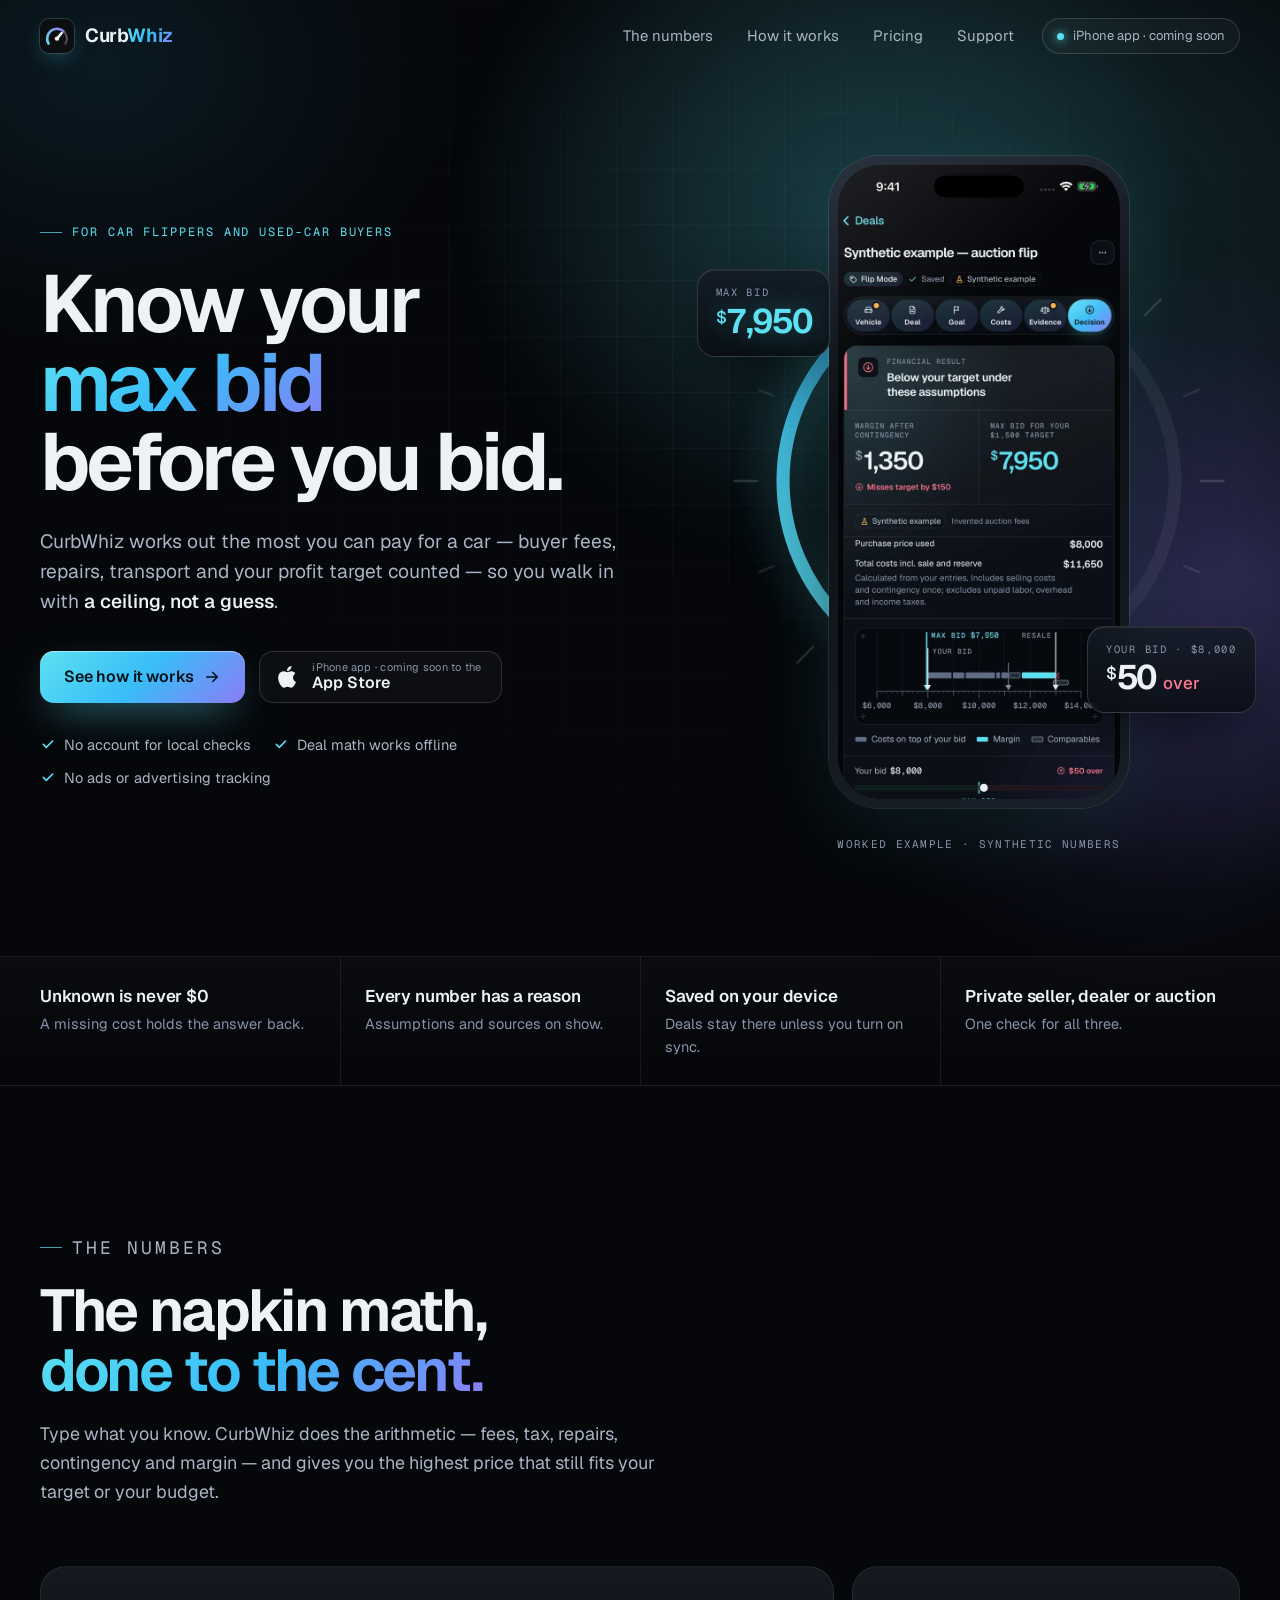
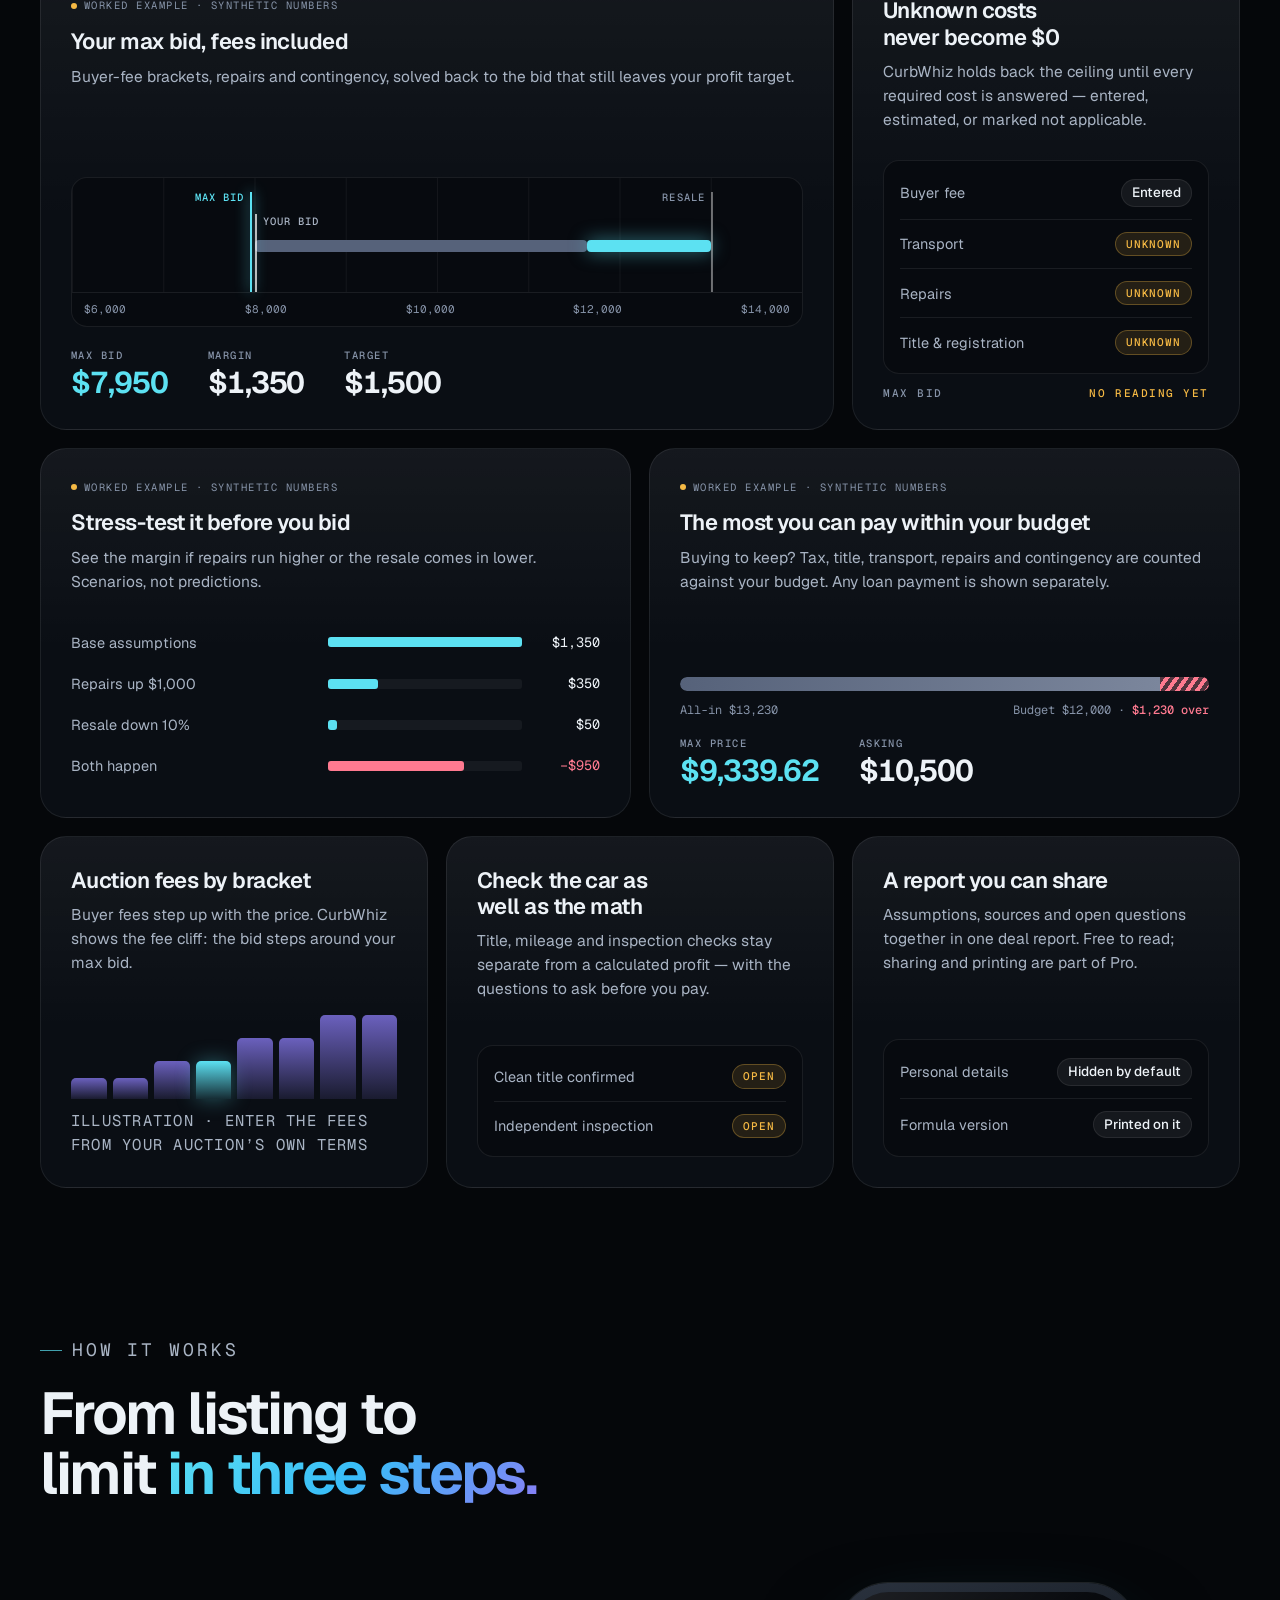
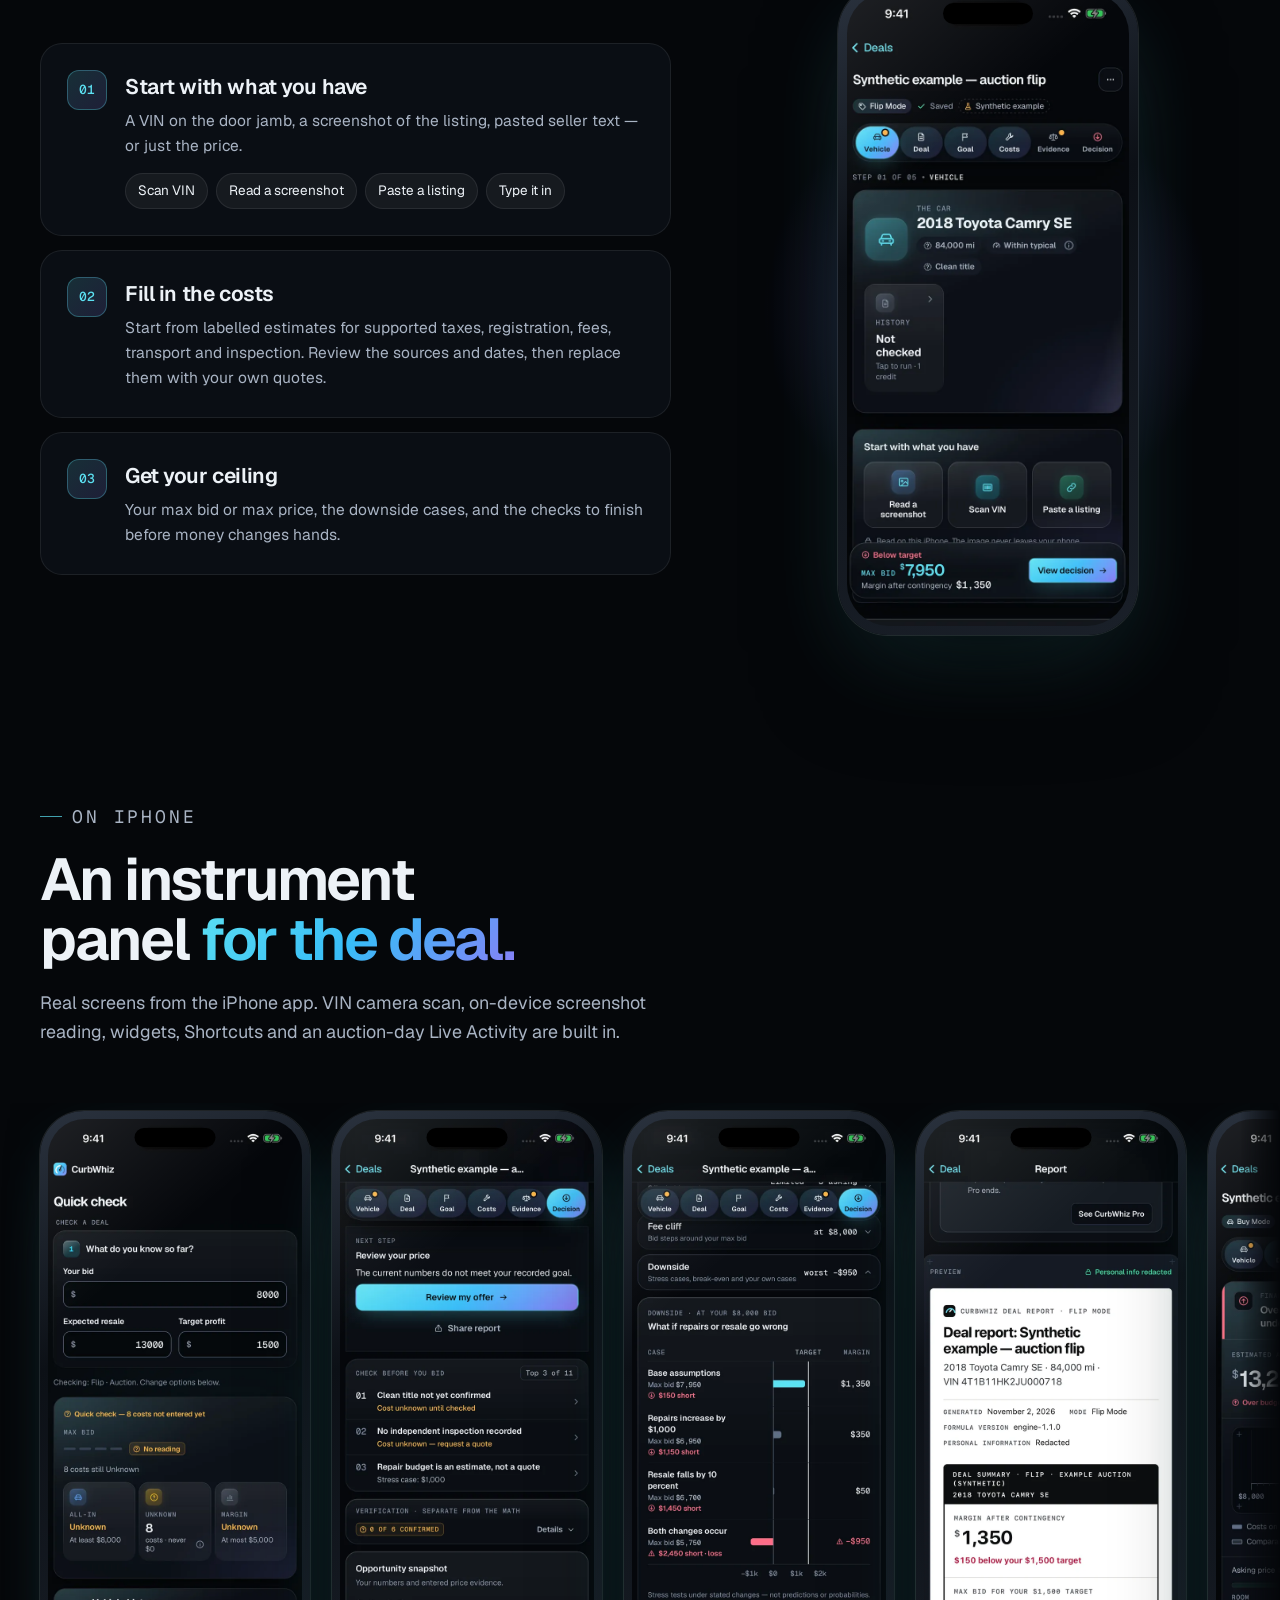
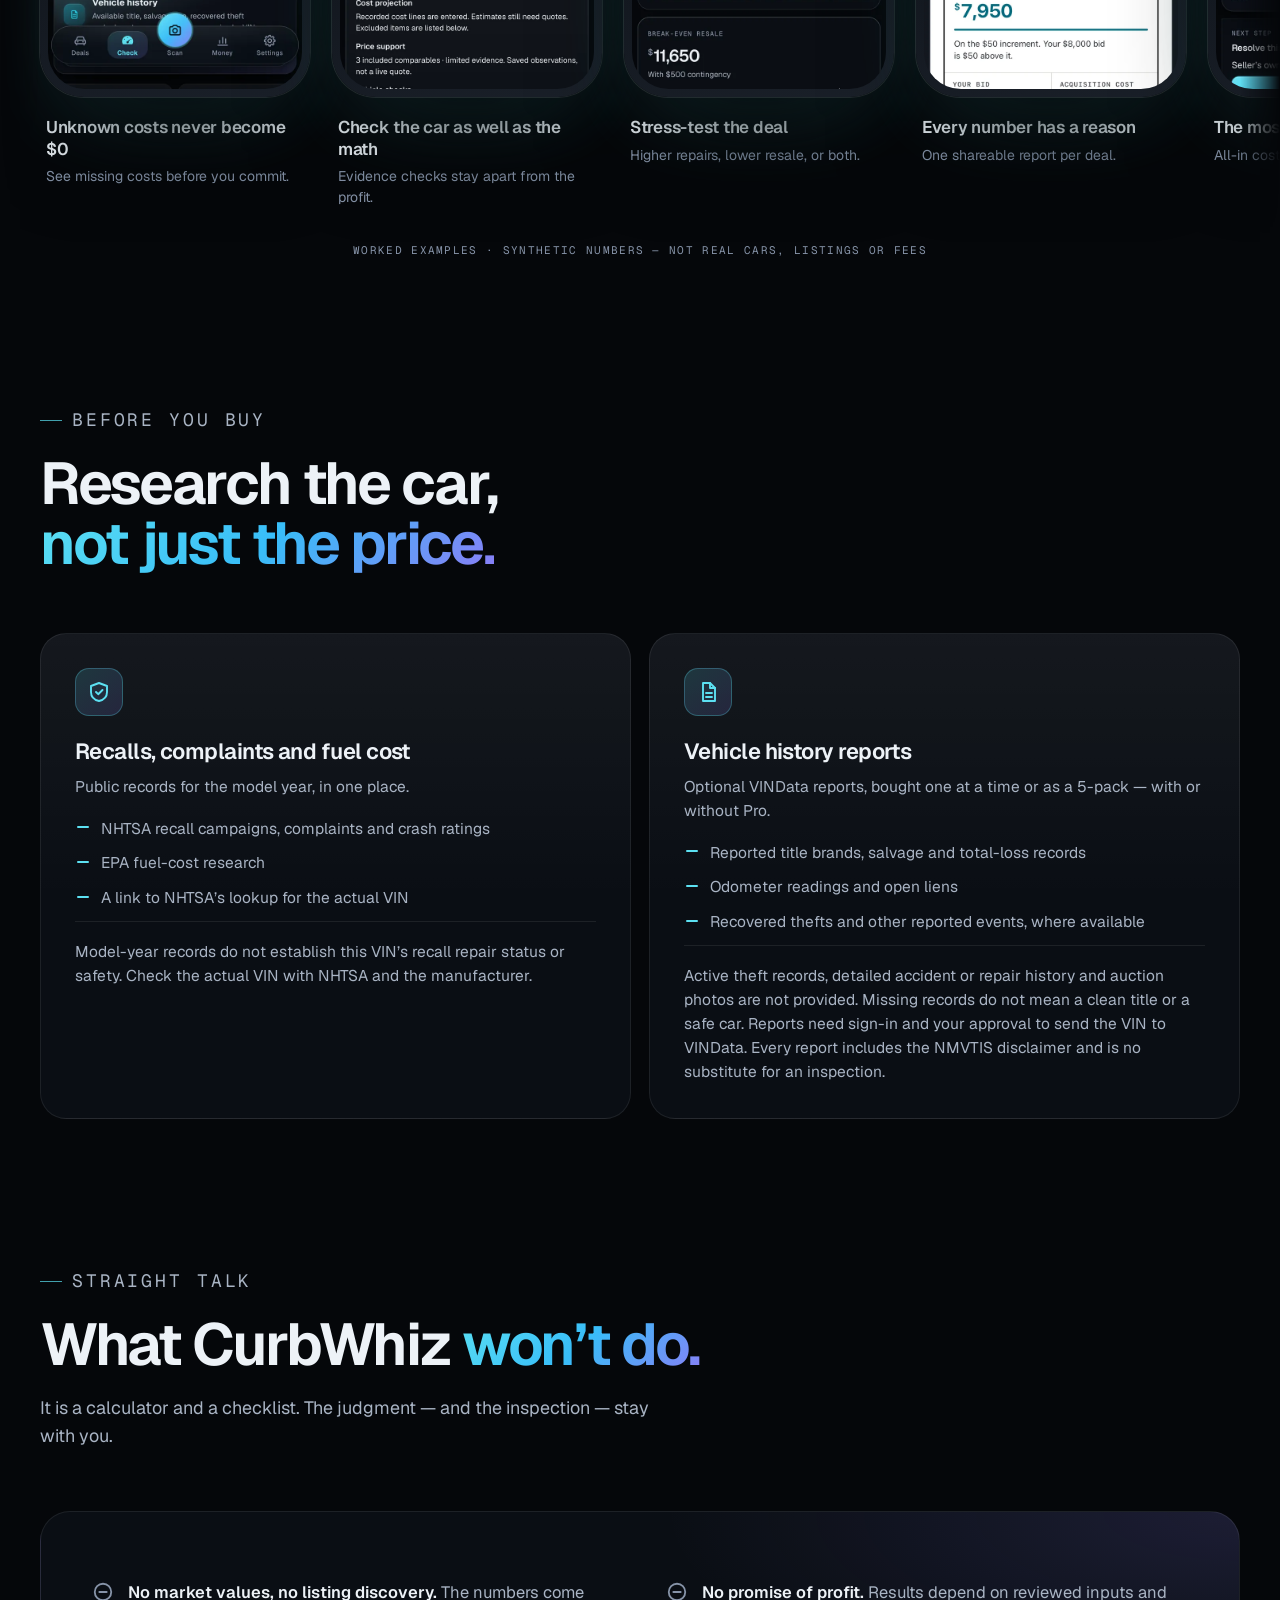
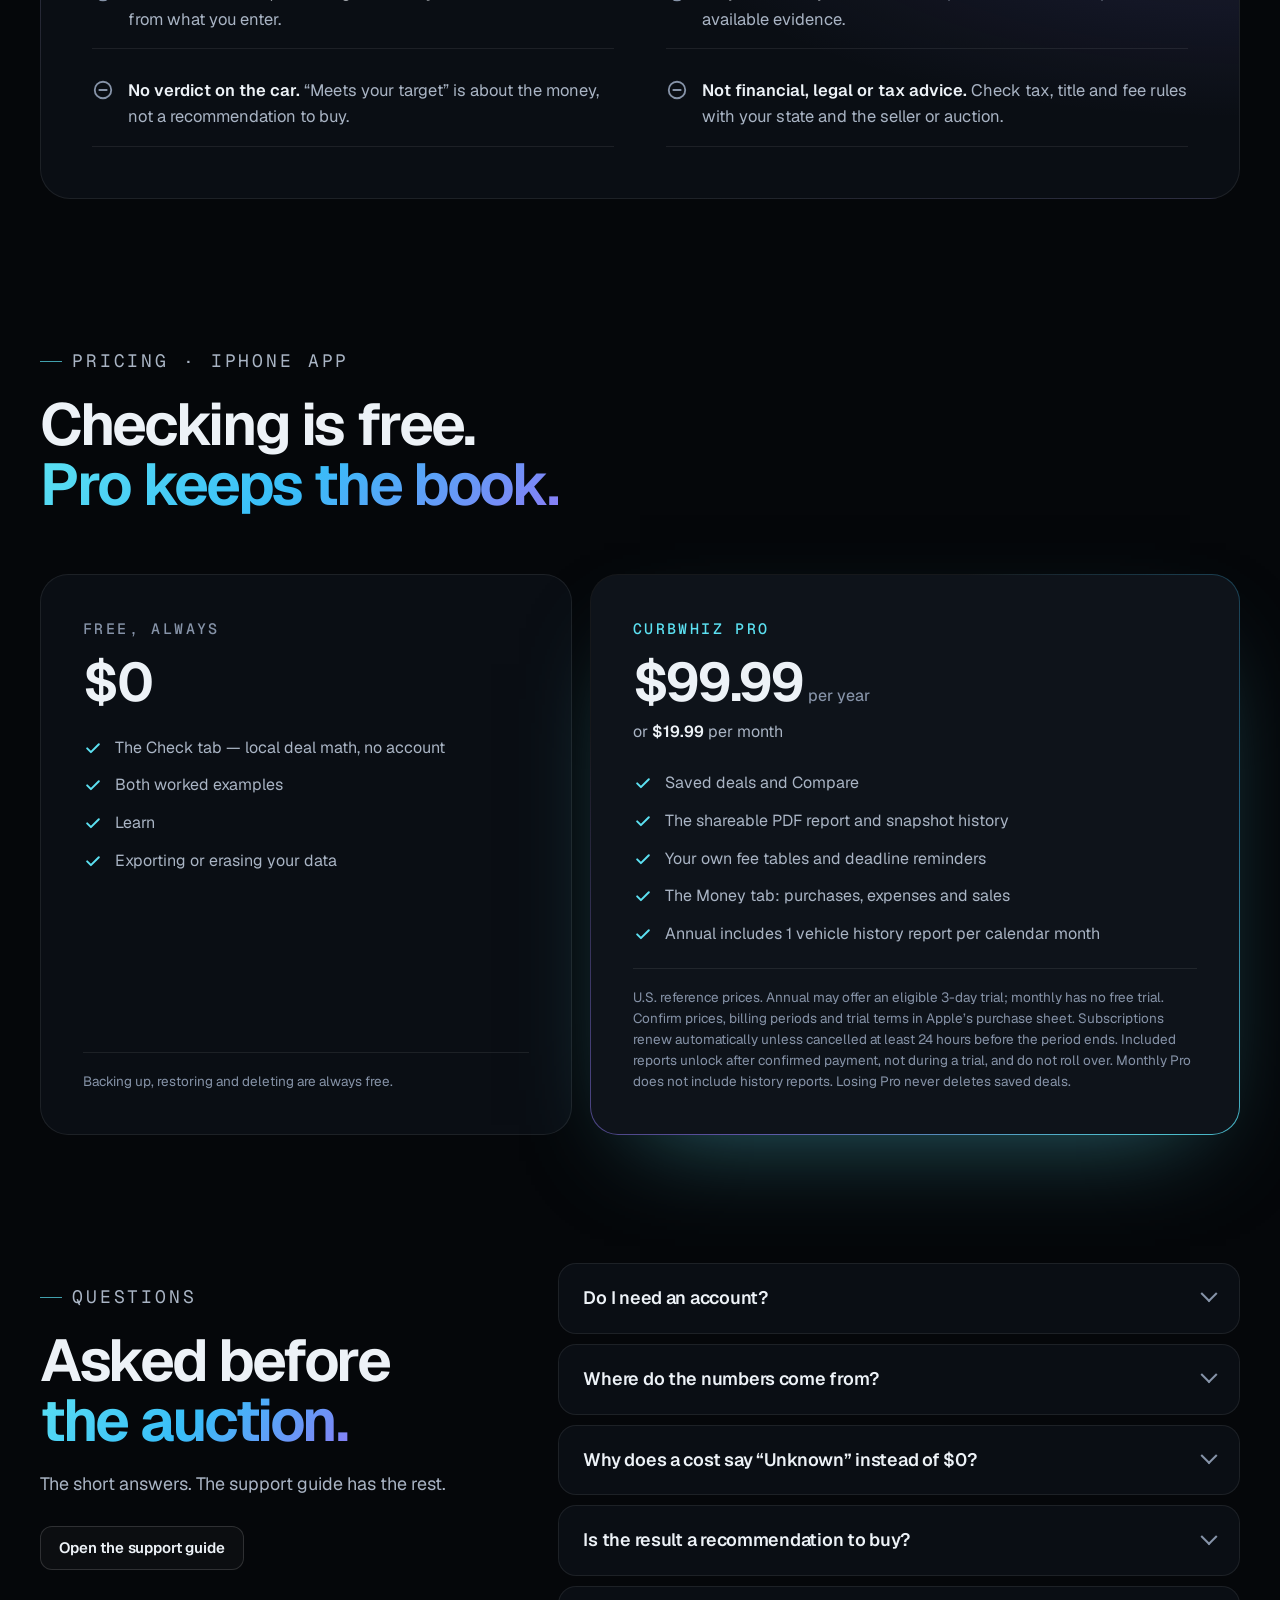
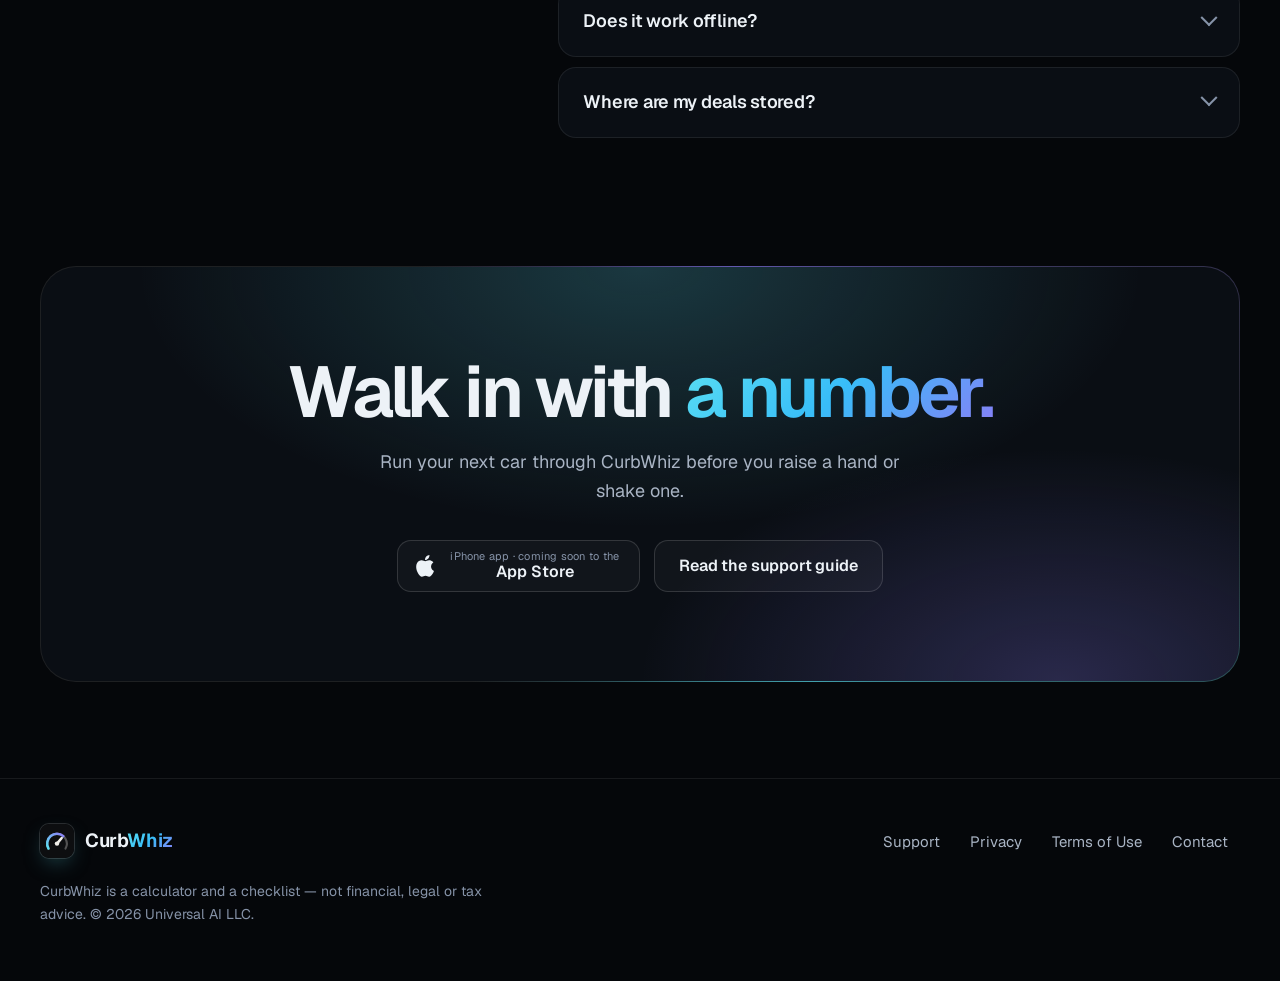
==== commit cf61e8b4: "Motion and finish pass on the home page and 404 Staggered load, drifting aurora, travelling border l" ====
--- a/index.html
+++ b/index.html
@@ -10,7 +10,7 @@
       labelled as such. Prices and free-tier wording mirror support.html and the App Store listing:
       edit them together.
     -->
-    <meta http-equiv="Content-Security-Policy" content="default-src 'none'; style-src 'unsafe-inline'; script-src 'sha256-GGlhl+CBUuMHrTE2oq5E/I7PR1daJO44IWOu/AMe91k='; img-src 'self' data:; font-src 'self'; base-uri 'none'; form-action 'none'" />
+    <meta http-equiv="Content-Security-Policy" content="default-src 'none'; style-src 'unsafe-inline'; script-src 'sha256-75PxO8bw8Y6YQCdMh71GYytgRU4RwUMzKzEqSWx8H1E='; img-src 'self' data:; font-src 'self'; base-uri 'none'; form-action 'none'" />
     <meta name="viewport" content="width=device-width, initial-scale=1.0, viewport-fit=cover" />
     <meta name="color-scheme" content="dark" />
     <meta name="theme-color" content="#05070a" />
@@ -374,11 +374,167 @@
         .js .reveal { opacity: 1; transform: none; }
         .js .cases .track i { transform: none; }
       }
+
+      /* ================= motion and finish (November 2026) =================
+         Additive polish. Only transform, opacity, filter and custom properties move
+         (the FAQ's height is the one exception, and only where the browser can
+         interpolate it). Everything below is static under prefers-reduced-motion and
+         with JavaScript off: hidden start states are gated by html.js. */
+      @property --ang { syntax: '<angle>'; inherits: false; initial-value: 140deg; }
+
+      html { scrollbar-width: thin; scrollbar-color: rgba(255, 255, 255, 0.2) var(--bg); }
+      ::selection { color: #fff; }
+      h3 { text-wrap: balance; }
+      .hero .lede, .sec-head p, .card p, .faq p, .closing p { text-wrap: pretty; }
+      summary:focus-visible { border-radius: 18px; }
+
+      /* ---- load: the nav drops in, the hero rises and sharpens ---- */
+      .nav .brand, .nav-links > * { animation: drop 0.6s var(--ease) both; }
+      .nav-links > :nth-child(1) { animation-delay: 0.05s; }
+      .nav-links > :nth-child(2) { animation-delay: 0.09s; }
+      .nav-links > :nth-child(3) { animation-delay: 0.13s; }
+      .nav-links > :nth-child(4) { animation-delay: 0.17s; }
+      .nav-links > :nth-child(5) { animation-delay: 0.21s; }
+      @keyframes drop { from { opacity: 0; transform: translateY(-10px); } }
+      .js .hero .reveal:not(.stage) { filter: blur(8px); transition: opacity 0.7s var(--ease), transform 0.7s var(--ease), filter 0.7s var(--ease); transition-delay: var(--d, 0s); }
+      .js .hero .reveal.in:not(.stage) { filter: none; }
+      .js .hero .stage.reveal { transition-duration: 0.85s; }
+      .eyebrow::before { transform-origin: left; }
+      .js .reveal.eyebrow::before { transform: scaleX(0); transition: transform 0.7s var(--ease) calc(var(--d, 0s) + 0.25s); }
+      .js .reveal.eyebrow.in::before { transform: none; }
+
+      /* ---- ambient: two slow aurora glows behind the hero ---- */
+      .aur { position: absolute; border-radius: 50%; will-change: transform; }
+      .aur.a1 { width: 760px; height: 760px; right: 6%; top: -180px; background: radial-gradient(closest-side, rgba(92, 225, 242, 0.13), transparent); animation: drift-a 32s ease-in-out infinite alternate; }
+      .aur.a2 { width: 680px; height: 680px; right: -200px; top: 320px; background: radial-gradient(closest-side, rgba(139, 124, 246, 0.17), transparent); animation: drift-b 40s ease-in-out infinite alternate; }
+      @keyframes drift-a { from { transform: translate3d(0, 0, 0) scale(1); opacity: 0.7; } to { transform: translate3d(-150px, 70px, 0) scale(1.14); opacity: 1; } }
+      @keyframes drift-b { from { transform: translate3d(0, 0, 0) scale(1.06); opacity: 1; } to { transform: translate3d(-190px, -100px, 0) scale(0.9); opacity: 0.7; } }
+
+      /* ---- the status dot in the nav breathes ---- */
+      .nav-chip i { position: relative; }
+      .nav-chip i::after { content: ''; position: absolute; inset: -4px; border-radius: 50%; border: 1px solid var(--ice); opacity: 0; animation: ping 3.4s ease-out 1.2s infinite; }
+      @keyframes ping { 0% { transform: scale(0.5); opacity: 0.7; } 70%, 100% { transform: scale(1.7); opacity: 0; } }
+
+      /* ---- scroll: progress line under the nav, depth on the hero stage ---- */
+      .progress { display: none; position: absolute; left: 0; right: 0; bottom: -1px; height: 2px; background: var(--grad); transform: scaleX(0); transform-origin: 0 50%; pointer-events: none; }
+      @keyframes grow { to { transform: scaleX(1); } }
+      @keyframes par-phone { to { translate: 0 -44px; } }
+      @keyframes par-r1 { to { translate: 0 -92px; } }
+      @keyframes par-r2 { to { translate: 0 -16px; } }
+      @keyframes par-dial { to { translate: 0 28px; } }
+      @supports (animation-timeline: scroll()) {
+        .progress { display: block; animation: grow linear both; animation-timeline: scroll(root block); }
+        @media (min-width: 1021px) {
+          .stage .phone { animation: float 7s ease-in-out infinite, par-phone linear both; animation-timeline: auto, scroll(root block); animation-range: normal, 0px 900px; }
+          .readout.r1 { animation: bob 6s ease-in-out 0.4s infinite, par-r1 linear both; animation-timeline: auto, scroll(root block); animation-range: normal, 0px 900px; }
+          .readout.r2 { animation: bob 6.5s ease-in-out 1.2s infinite, par-r2 linear both; animation-timeline: auto, scroll(root block); animation-range: normal, 0px 900px; }
+          .dial { animation: par-dial linear both; animation-timeline: scroll(root block); animation-range: 0px 900px; }
+        }
+      }
+
+      /* ---- reveals: children of a revealed group arrive one after another ---- */
+      .js .limits.reveal li, .js .faq.reveal details, .js .gallery.reveal .shot { opacity: 0; }
+      .js .limits.reveal.in li, .js .faq.reveal.in details, .js .gallery.reveal.in .shot { animation: rise 0.7s var(--ease) both; }
+      .js :is(.limits, .faq, .gallery).reveal.in > :nth-child(2) { animation-delay: 0.07s; }
+      .js :is(.limits, .faq, .gallery).reveal.in > :nth-child(3) { animation-delay: 0.14s; }
+      .js :is(.limits, .faq, .gallery).reveal.in > :nth-child(4) { animation-delay: 0.21s; }
+      .js :is(.limits, .faq, .gallery).reveal.in > :nth-child(5) { animation-delay: 0.28s; }
+      .js :is(.limits, .faq, .gallery).reveal.in > :nth-child(6) { animation-delay: 0.35s; }
+      @keyframes rise { from { opacity: 0; transform: translateY(18px); } to { opacity: 1; transform: none; } }
+
+      /* ---- the little charts draw themselves when their card arrives ---- */
+      .ladder .bar, .meter i { transform-origin: left; }
+      .steps-viz i { transform-origin: bottom; }
+      .js .card.reveal .ladder .bar, .js .card.reveal .meter i { transform: scaleX(0); transition: transform 1s var(--ease) 0.35s; }
+      .js .card.reveal .ladder .margin { transition-delay: 0.6s; }
+      .js .card.reveal .ladder .pin, .js .card.reveal .meter em { opacity: 0; transition: opacity 0.6s var(--ease) 0.9s; }
+      .js .card.reveal .ladder .p-bid { transition-delay: 1.05s; }
+      .js .card.reveal .ladder .p-res { transition-delay: 1.2s; }
+      .js .card.reveal .steps-viz i { transform: scaleY(0); transition: transform 0.8s var(--ease); transition-delay: calc(0.25s + var(--n, 0) * 0.05s); }
+      .steps-viz i:nth-child(2) { --n: 1; } .steps-viz i:nth-child(3) { --n: 2; } .steps-viz i:nth-child(4) { --n: 3; }
+      .steps-viz i:nth-child(5) { --n: 4; } .steps-viz i:nth-child(6) { --n: 5; } .steps-viz i:nth-child(7) { --n: 6; } .steps-viz i:nth-child(8) { --n: 7; }
+      .js .card.reveal.in .ladder .bar, .js .card.reveal.in .meter i, .js .card.reveal.in .steps-viz i { transform: none; }
+      .js .card.reveal.in .ladder .pin, .js .card.reveal.in .meter em { opacity: 1; }
+
+      /* ---- buttons: sheen on hover, a small press ---- */
+      .btn { position: relative; overflow: hidden; }
+      .btn::after { content: ''; position: absolute; inset: 0; background: linear-gradient(105deg, transparent 36%, rgba(255, 255, 255, 0.4) 50%, transparent 64%); transform: translateX(-130%); pointer-events: none; }
+      .btn-ghost::after { opacity: 0.3; }
+      .btn:active { transform: translateY(0) scale(0.98); transition-duration: 0.1s; }
+      .brand svg { transition: transform 0.45s var(--ease); }
+
+      /* ---- once an element has arrived ("rest"), it answers the pointer at its own pace ---- */
+      .js .card.rest { transition: transform 0.4s var(--ease), border-color 0.3s, box-shadow 0.4s; }
+      .js .plan.rest { transition: transform 0.4s var(--ease), box-shadow 0.4s; }
+      .js .how li.rest { transition: border-color 0.3s, background 0.3s, transform 0.4s var(--ease); }
+      .js .btn.rest { transition: transform 0.25s var(--ease), box-shadow 0.25s, background 0.25s, border-color 0.25s; }
+      .js .btn.rest:active { transform: scale(0.98); }
+      .plan { position: relative; }
+
+      @media (hover: hover) {
+        .btn:hover::after { transform: translateX(130%); transition: transform 0.9s var(--ease); }
+        .brand:hover svg { transform: rotate(-8deg) scale(1.05); }
+        .nav-links a { position: relative; }
+        .nav-links a::after { content: ''; position: absolute; left: 14px; right: 14px; bottom: 5px; height: 1.5px; border-radius: 2px; background: var(--grad); transform: scaleX(0); transform-origin: left; transition: transform 0.35s var(--ease); }
+        .nav-links a:hover { background: transparent; }
+        .nav-links a:hover::after, .nav-links a:focus-visible::after { transform: scaleX(1); }
+        .js .card.rest:hover { transform: translateY(-4px); }
+        .js .plan.rest:hover { transform: translateY(-3px); }
+        .js .how li.rest:hover { transform: translateX(4px); }
+        .js .btn-ghost.rest:hover { transform: translateY(-2px); }
+        .how li::before { transition: box-shadow 0.3s, border-color 0.3s; }
+        .how li:hover::before { border-color: rgba(92, 225, 242, 0.6); box-shadow: 0 0 22px -4px rgba(92, 225, 242, 0.55); }
+      }
+
+      /* ---- fine pointers only: a spotlight that follows the cursor, and a tilting hero phone ---- */
+      @media (hover: hover) and (pointer: fine) {
+        .card::before, .plan::before { content: ''; position: absolute; inset: 0; z-index: 0; border-radius: inherit; pointer-events: none; opacity: 0; transition: opacity 0.4s; background: radial-gradient(440px circle at var(--mx, 50%) var(--my, 0%), rgba(92, 225, 242, 0.1), transparent 62%); }
+        .card:hover::before, .plan:hover::before { opacity: 1; }
+        .card > *, .plan > * { position: relative; z-index: 1; }
+      }
+      @media (hover: hover) and (pointer: fine) and (min-width: 1021px) {
+        .stage { perspective: 1400px; }
+        .stage .phone { transition: rotate 0.6s var(--ease); }
+      }
+
+      /* ---- a slow light travels round the Pro card and the closing box ---- */
+      .ang .plan.pro { background: linear-gradient(var(--surface-2), var(--surface-2)) padding-box, conic-gradient(from var(--ang), rgba(92, 225, 242, 0.85), rgba(139, 124, 246, 0.65) 20%, rgba(255, 255, 255, 0.07) 42%, rgba(255, 255, 255, 0.07) 64%, rgba(56, 189, 248, 0.5) 84%, rgba(92, 225, 242, 0.85)) border-box; animation: orbit 14s linear infinite; }
+      .ang .closing .box { border-color: transparent; background: radial-gradient(60% 90% at 50% 0%, rgba(92, 225, 242, 0.2), transparent 70%) padding-box, radial-gradient(50% 80% at 85% 100%, rgba(139, 124, 246, 0.24), transparent 70%) padding-box, linear-gradient(var(--surface), var(--surface)) padding-box, conic-gradient(from var(--ang), rgba(92, 225, 242, 0.7), rgba(255, 255, 255, 0.1) 22%, rgba(255, 255, 255, 0.1) 48%, rgba(139, 124, 246, 0.7) 68%, rgba(255, 255, 255, 0.1) 86%, rgba(92, 225, 242, 0.7)) border-box; animation: orbit 20s linear infinite; }
+      @keyframes orbit { to { --ang: 500deg; } }
+
+      /* ---- questions open and close smoothly where the browser can animate to "auto" ---- */
+      @supports (interpolate-size: allow-keywords) {
+        :root { interpolate-size: allow-keywords; }
+        .faq details::details-content { block-size: 0; opacity: 0; overflow: clip; transition: block-size 0.45s var(--ease), opacity 0.35s ease, content-visibility 0.45s allow-discrete; }
+        .faq details[open]::details-content { block-size: auto; opacity: 1; }
+      }
+
+      /* ---- the screen gallery fades out at its edges ---- */
+      .gallery { -webkit-mask-image: linear-gradient(90deg, transparent, #000 var(--pad), #000 calc(100% - var(--pad)), transparent); mask-image: linear-gradient(90deg, transparent, #000 var(--pad), #000 calc(100% - var(--pad)), transparent); }
+
+      @media (max-width: 760px) {
+        .nav.is-stuck { -webkit-backdrop-filter: saturate(140%) blur(12px); backdrop-filter: saturate(140%) blur(12px); }
+        .readout { -webkit-backdrop-filter: blur(10px); backdrop-filter: blur(10px); }
+        .js .hero .reveal:not(.stage) { filter: none; }
+        .aur.a1 { width: 520px; height: 520px; right: -140px; top: -120px; }
+        .aur.a2 { display: none; }
+      }
+      @media (prefers-reduced-motion: reduce) {
+        .js .hero .reveal:not(.stage) { filter: none; }
+        .js .reveal.eyebrow::before { transform: none; }
+        .js .limits.reveal li, .js .faq.reveal details, .js .gallery.reveal .shot { opacity: 1; }
+        .js .card.reveal .ladder .bar, .js .card.reveal .meter i, .js .card.reveal .steps-viz i { transform: none; }
+        .js .card.reveal .ladder .pin, .js .card.reveal .meter em { opacity: 1; }
+        .progress { display: none; }
+        .nav-chip i::after { display: none; }
+        .faq details::details-content { transition: none; }
+        .stage .phone { rotate: none !important; }
+      }
     </style>
   </head>
   <body>
     <a class="skip" href="#main">Skip to content</a>
-    <div class="ground" aria-hidden="true"></div>
+    <div class="ground" aria-hidden="true"><i class="aur a1"></i><i class="aur a2"></i></div>
 
     <header class="nav" id="nav">
       <div class="wrap">
@@ -401,6 +557,7 @@
           <span class="nav-chip"><i aria-hidden="true"></i>iPhone app · coming soon</span>
         </nav>
       </div>
+      <span class="progress" aria-hidden="true"></span>
     </header>
 
     <main id="main">
@@ -811,6 +968,6 @@
       </div>
     </footer>
 
-    <script>(function(){var d=document,h=d.documentElement;h.classList.add('js');var n=d.getElementById('nav');function s(){n.classList.toggle('is-stuck',window.scrollY>12)}s();window.addEventListener('scroll',s,{passive:true});var r=d.querySelectorAll('.reveal');if(!('IntersectionObserver'in window)){r.forEach(function(e){e.classList.add('in')});return}var io=new IntersectionObserver(function(es){es.forEach(function(e){if(e.isIntersecting){e.target.classList.add('in');io.unobserve(e.target)}})},{rootMargin:'0px 0px -8% 0px',threshold:0.08});r.forEach(function(e){io.observe(e)});var c=d.querySelector('[data-count]');if(c&&!window.matchMedia('(prefers-reduced-motion: reduce)').matches){var t=+c.getAttribute('data-count'),t0=null;c.textContent='0';requestAnimationFrame(function f(ts){if(!t0)t0=ts+350;var p=Math.min(1,Math.max(0,(ts-t0)/1300));p=1-Math.pow(1-p,4);c.textContent=Math.round(t*p).toLocaleString('en-US');if(p<1)requestAnimationFrame(f)})}})();</script>
+    <script>(function(){var d=document,h=d.documentElement,w=window;h.classList.add('js');if(w.CSS&&CSS.registerProperty)h.classList.add('ang');var n=d.getElementById('nav');function s(){n.classList.toggle('is-stuck',w.scrollY>12)}s();w.addEventListener('scroll',s,{passive:true});var rm=w.matchMedia('(prefers-reduced-motion: reduce)').matches;if(w.matchMedia('(hover: hover) and (pointer: fine)').matches){d.addEventListener('pointermove',function(e){var c=e.target&&e.target.closest&&e.target.closest('.card,.plan');if(!c)return;var b=c.getBoundingClientRect();c.style.setProperty('--mx',(e.clientX-b.left).toFixed(0)+'px');c.style.setProperty('--my',(e.clientY-b.top).toFixed(0)+'px')},{passive:true});var st=d.querySelector('.stage'),ph=st&&st.querySelector('.phone');if(ph&&!rm&&w.matchMedia('(min-width: 1021px)').matches){var q=0;st.addEventListener('pointermove',function(e){if(q)return;q=requestAnimationFrame(function(){q=0;var b=st.getBoundingClientRect(),x=(e.clientX-b.left)/b.width*2-1,y=(e.clientY-b.top)/b.height*2-1,rx=-y*4,ry=x*5;ph.style.rotate=rx.toFixed(2)+' '+ry.toFixed(2)+' 0 '+Math.sqrt(rx*rx+ry*ry).toFixed(2)+'deg'})},{passive:true});st.addEventListener('pointerleave',function(){if(q){cancelAnimationFrame(q);q=0}ph.style.rotate=''})}}var r=d.querySelectorAll('.reveal');function show(e){e.classList.add('in');setTimeout(function(){e.classList.add('rest')},1500)}if(!('IntersectionObserver'in w)){r.forEach(show);return}var io=new IntersectionObserver(function(es){es.forEach(function(e){if(e.isIntersecting){show(e.target);io.unobserve(e.target)}})},{rootMargin:'0px 0px -8% 0px',threshold:0.08});r.forEach(function(e){io.observe(e)});var c=d.querySelector('[data-count]');if(c&&!rm){var t=+c.getAttribute('data-count'),t0=null;c.textContent='0';requestAnimationFrame(function f(ts){if(!t0)t0=ts+350;var p=Math.min(1,Math.max(0,(ts-t0)/1300));p=1-Math.pow(1-p,4);c.textContent=Math.round(t*p).toLocaleString('en-US');if(p<1)requestAnimationFrame(f)})}})();</script>
   </body>
 </html>
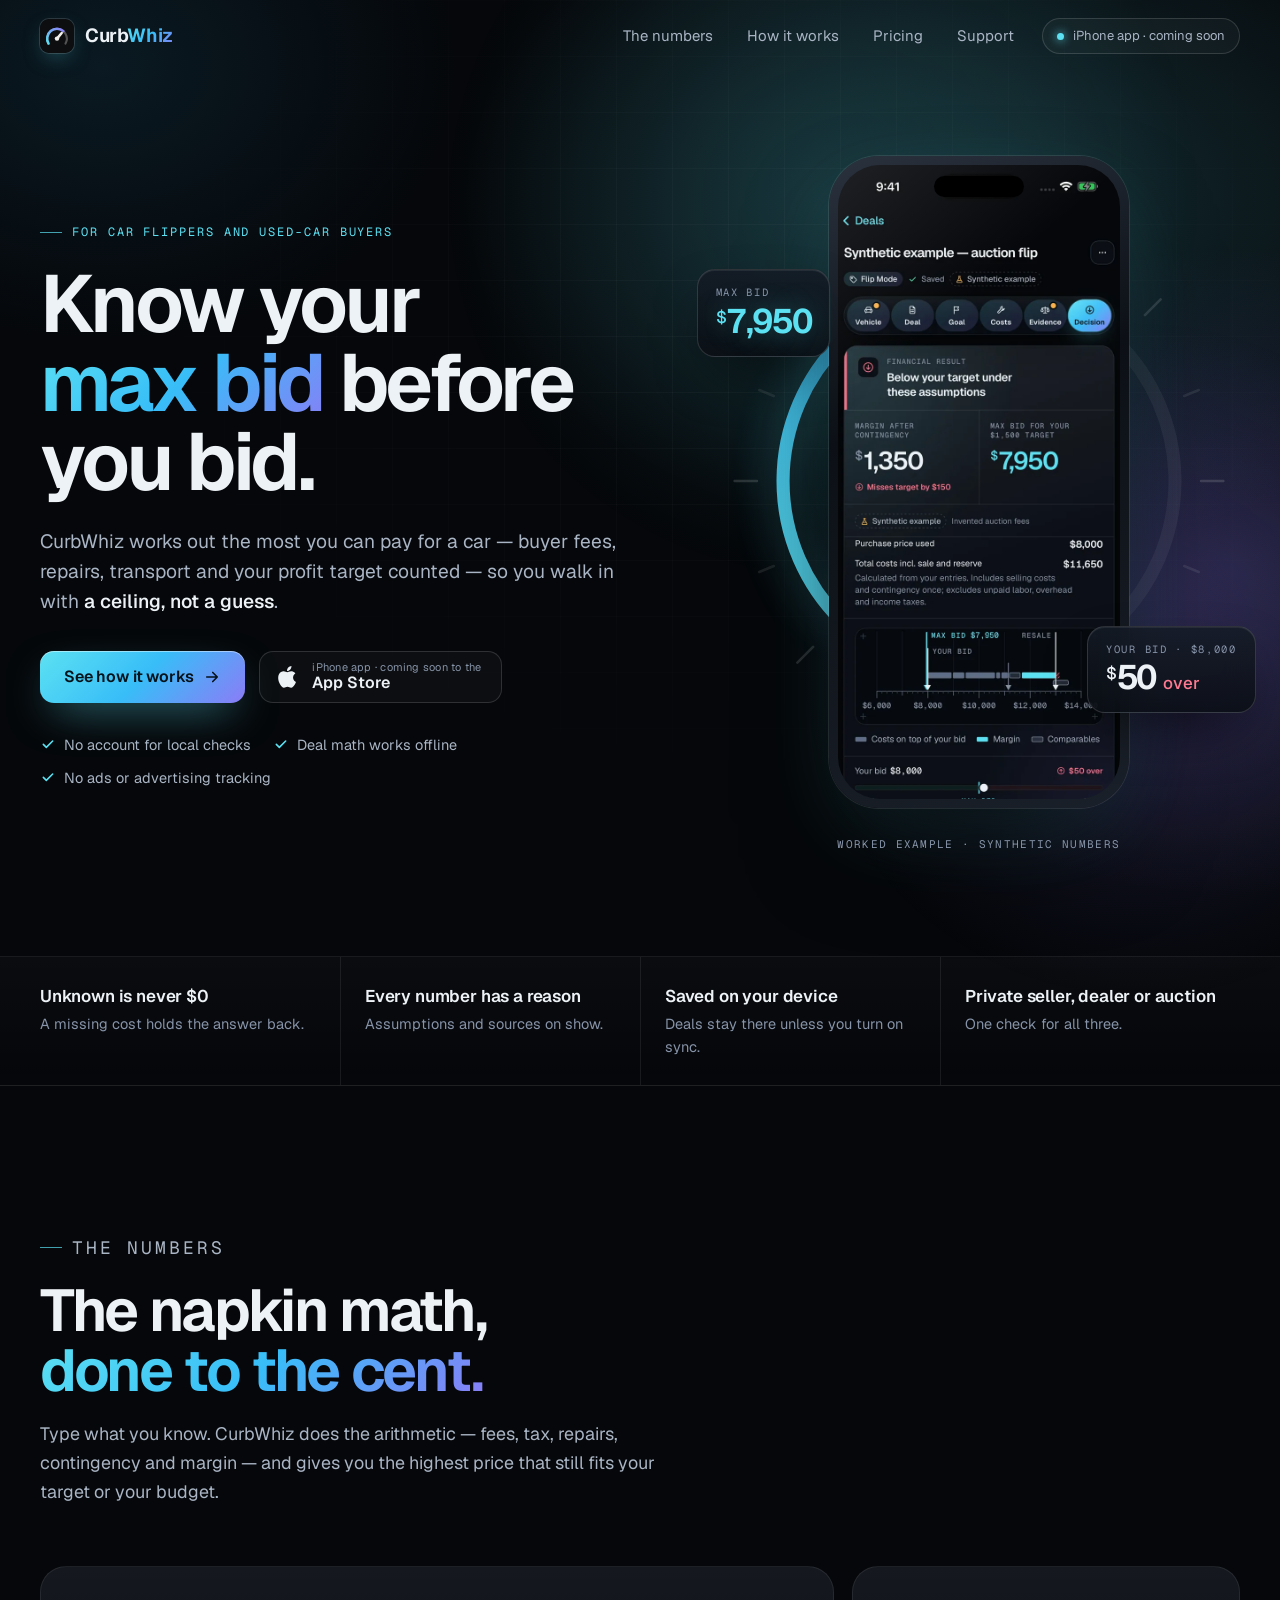
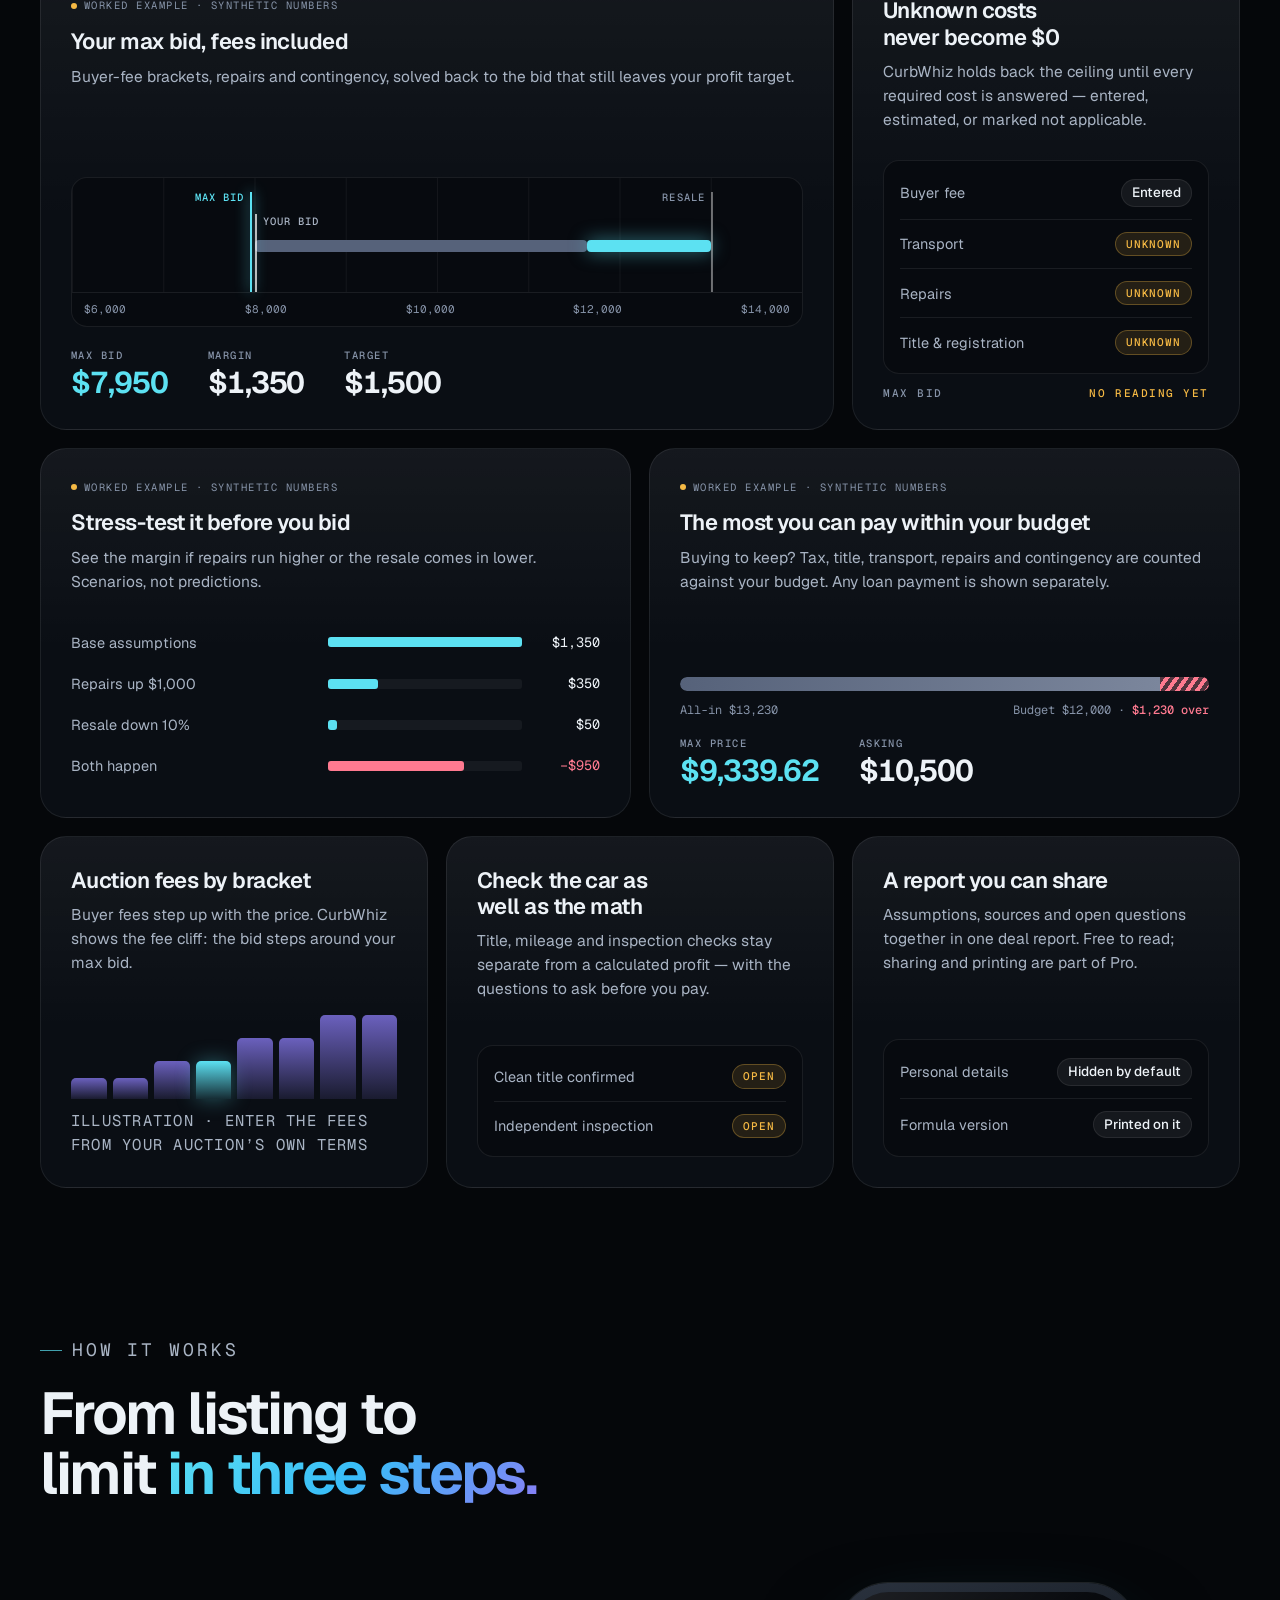
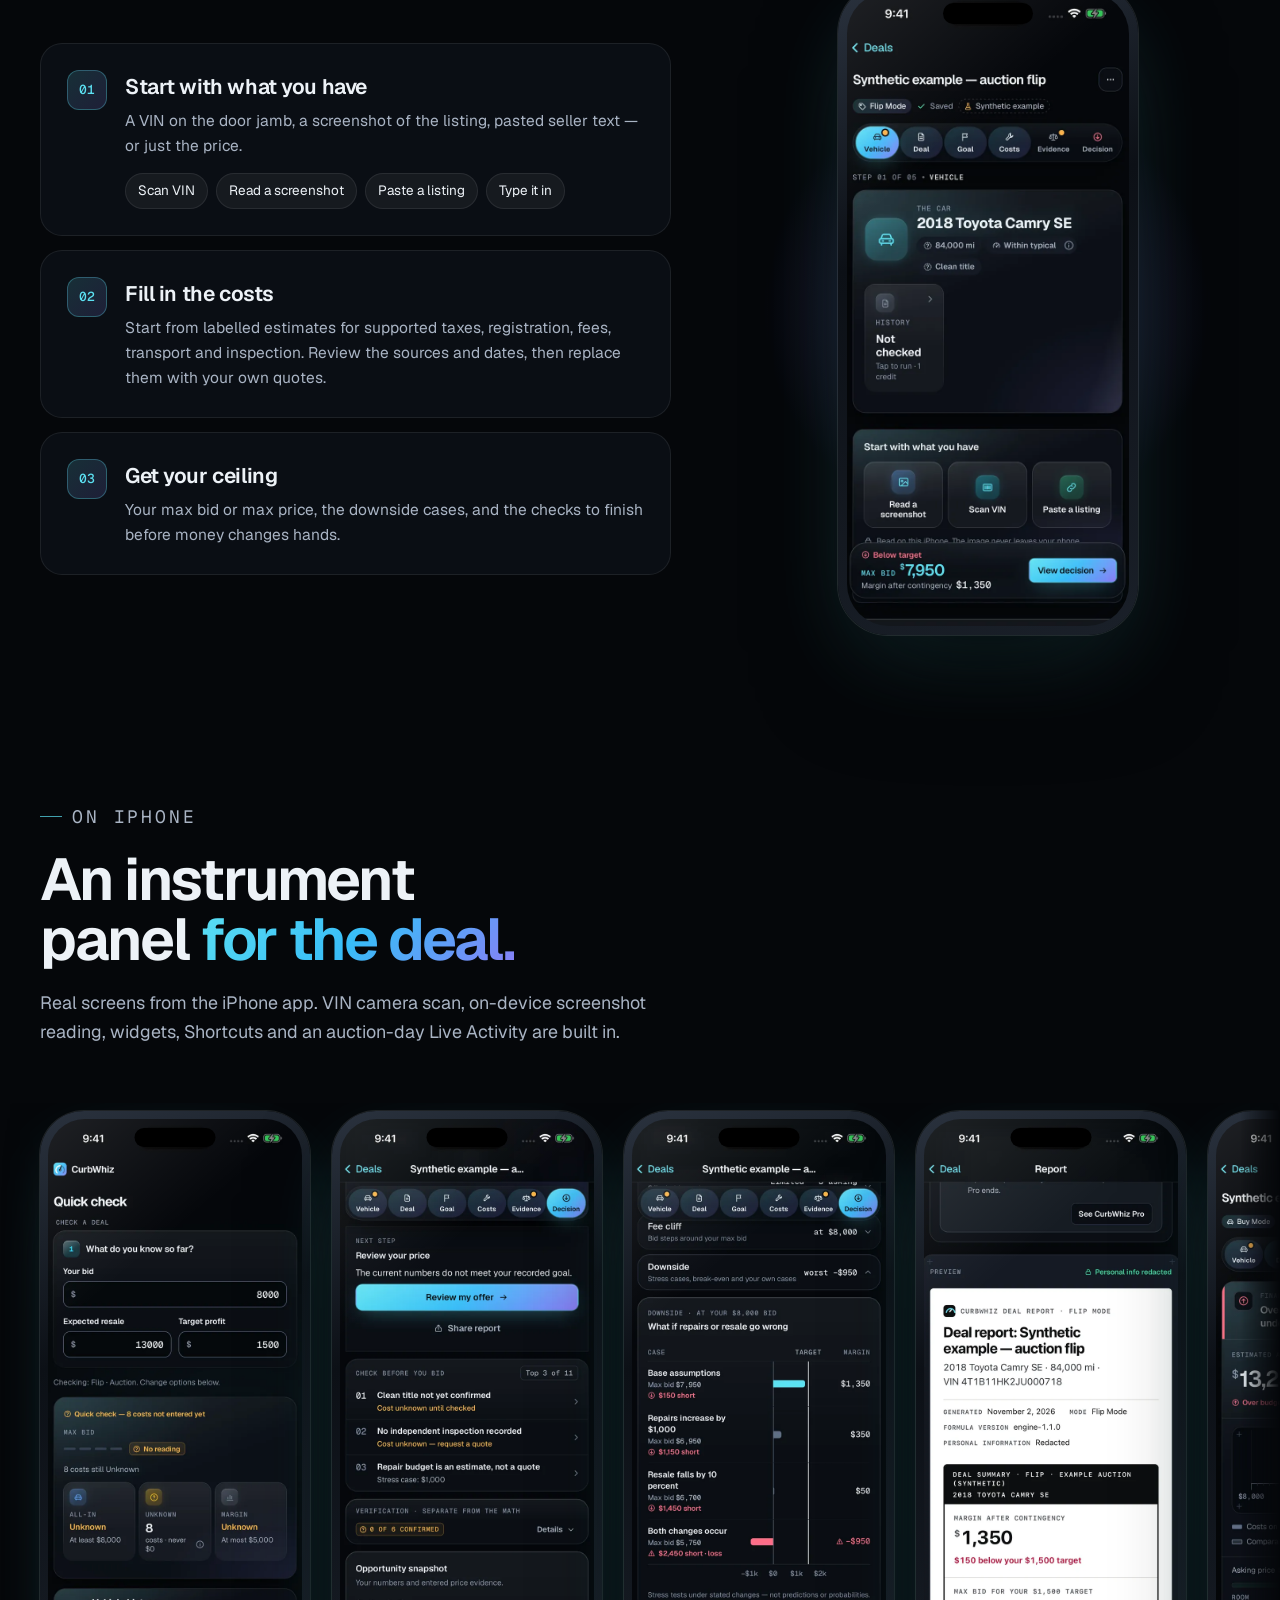
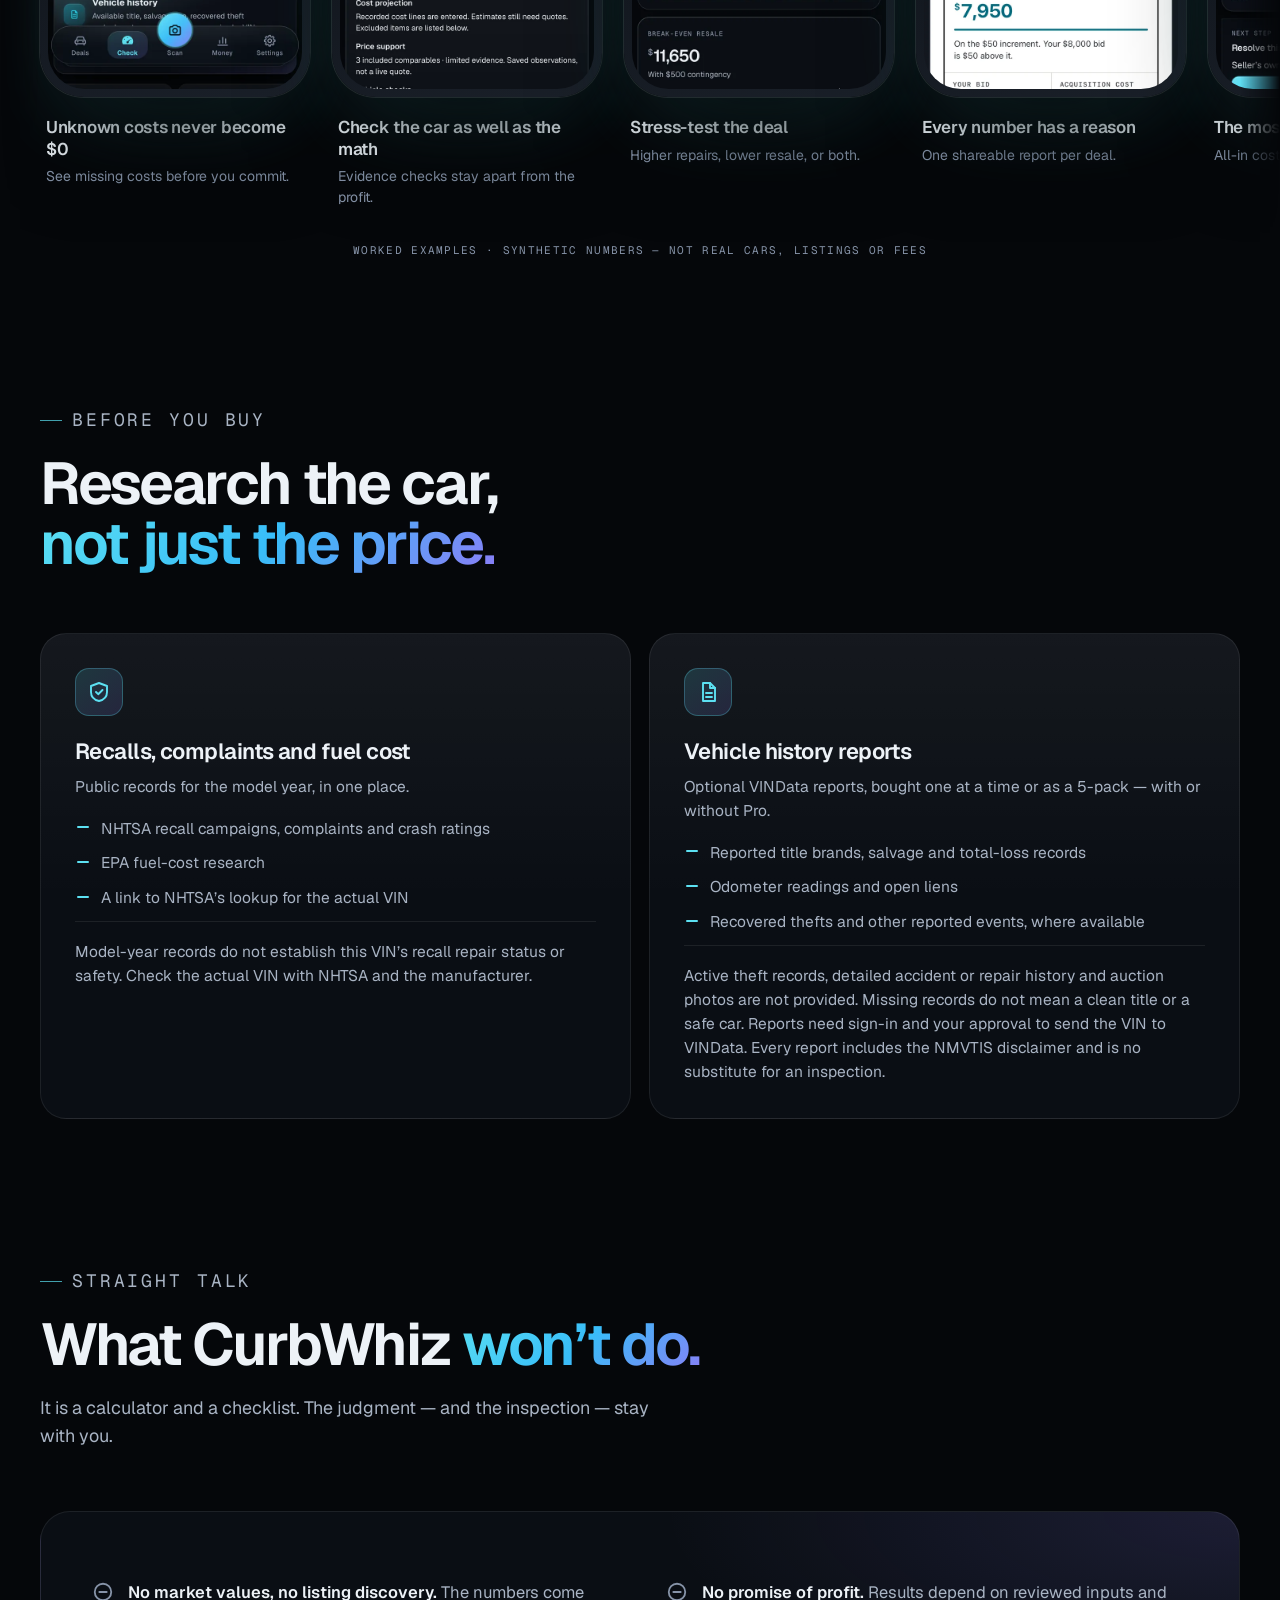
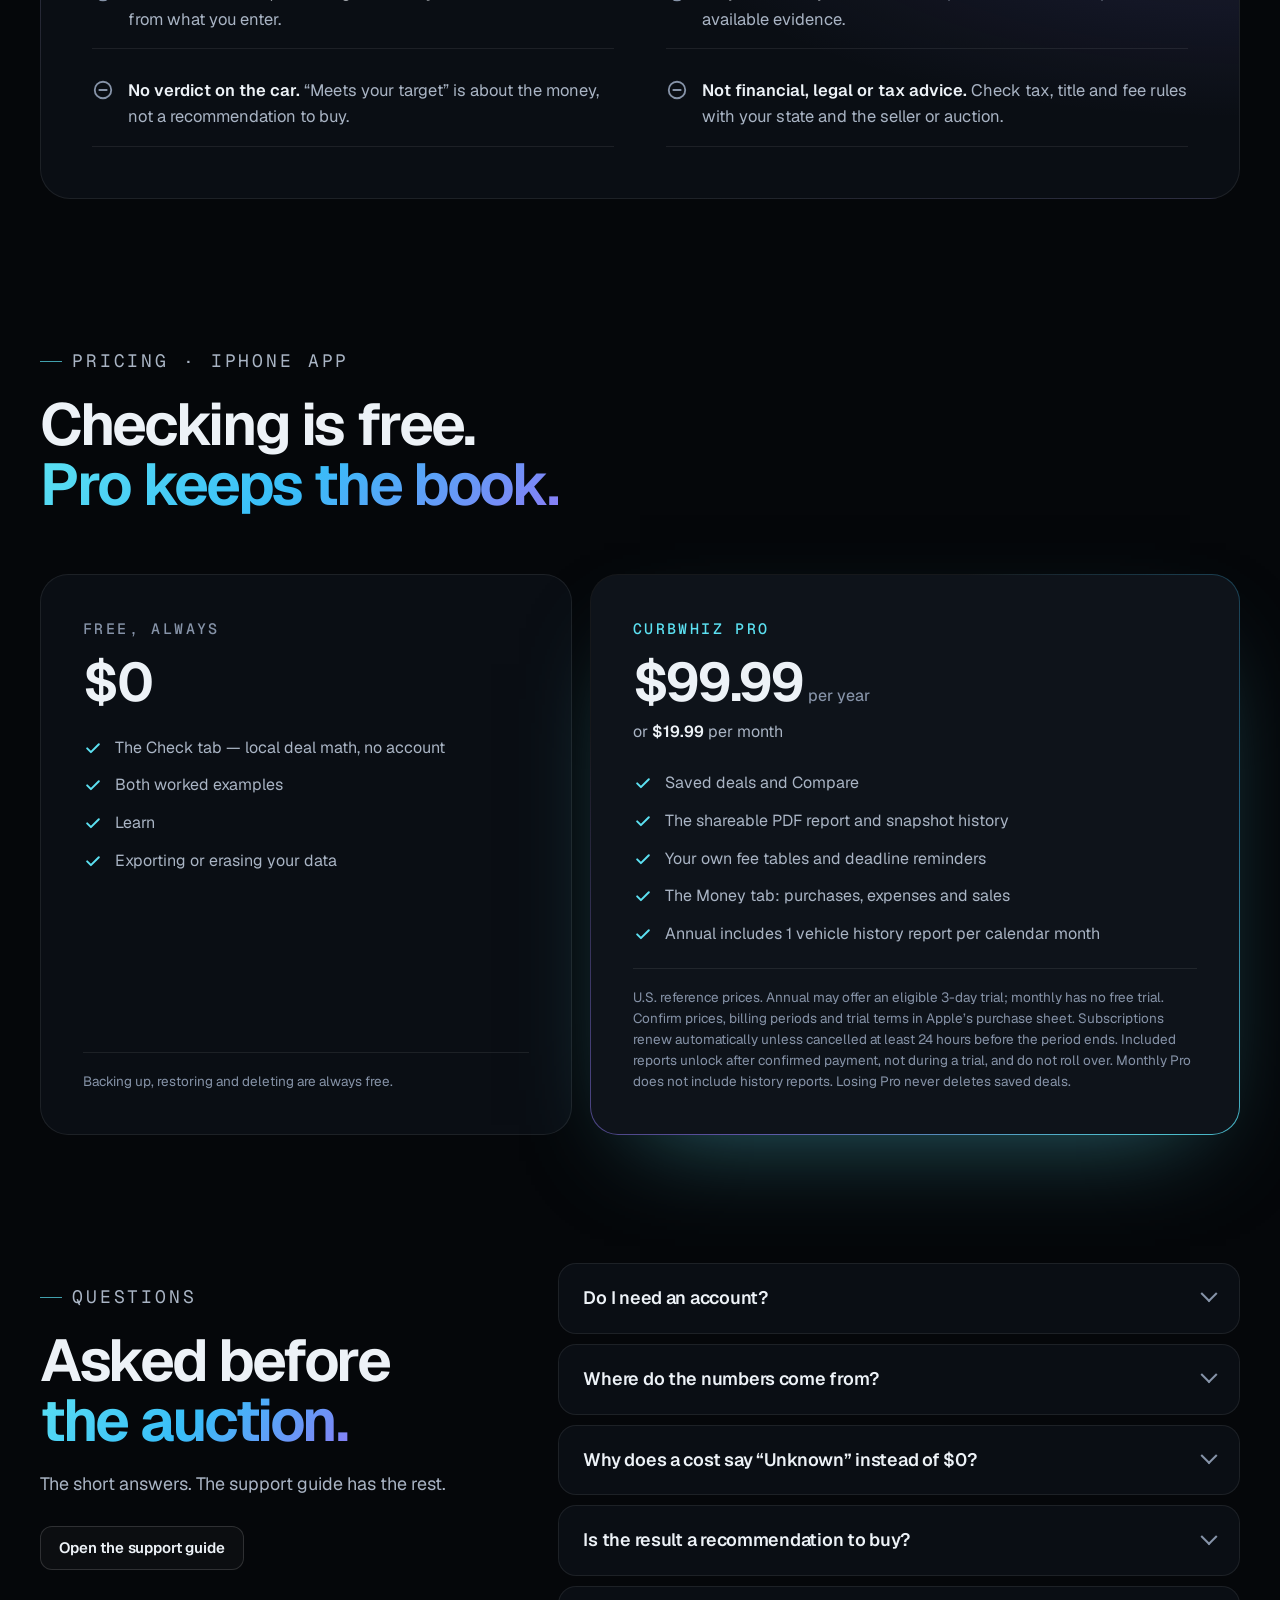
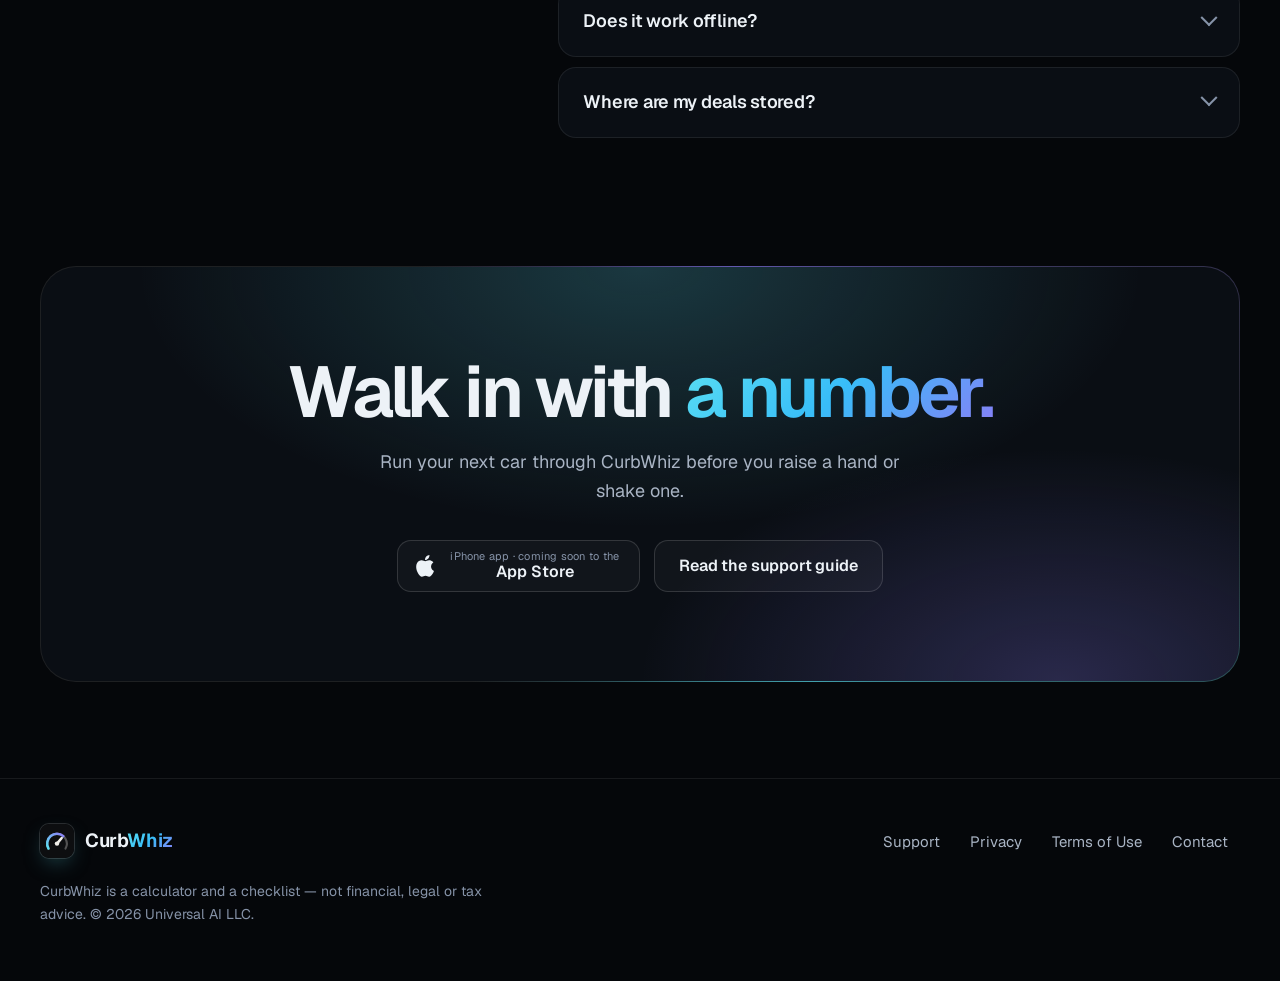
==== commit 8b8b62cd: "Hero: keep 'max bid' on one line On an iPhone 17 in Safari the gradient phrase split across two line" ====
--- a/index.html
+++ b/index.html
@@ -385,6 +385,7 @@
       html { scrollbar-width: thin; scrollbar-color: rgba(255, 255, 255, 0.2) var(--bg); }
       ::selection { color: #fff; }
       h3 { text-wrap: balance; }
+      .hero h1 .grad-text { white-space: nowrap; }
       .hero .lede, .sec-head p, .card p, .faq p, .closing p { text-wrap: pretty; }
       summary:focus-visible { border-radius: 18px; }
 
